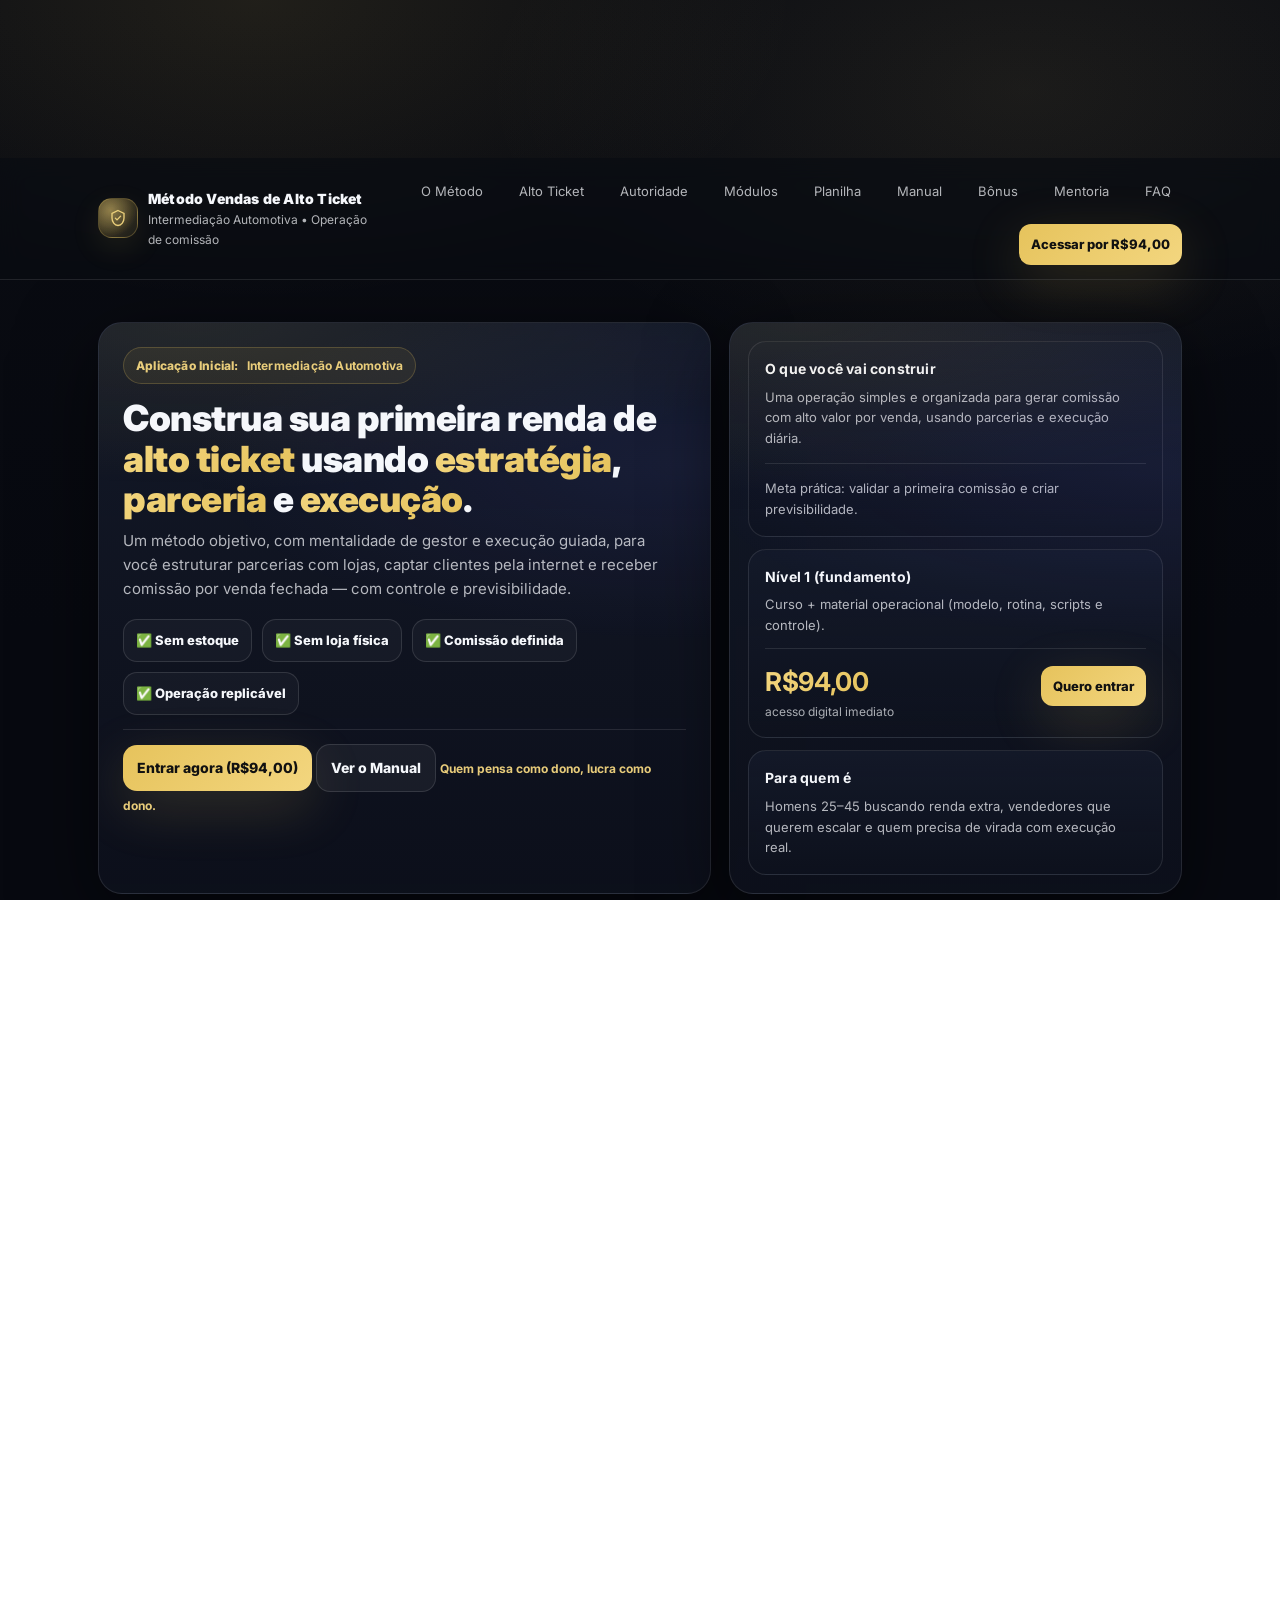
==== index.html @ 9e786fb6 "Update index.html" ====
<!doctype html>
<html lang="pt-BR">
<head>
  <meta charset="utf-8" />
  <meta name="viewport" content="width=device-width,initial-scale=1,viewport-fit=cover" />
  <title>Método Vendas de Alto Ticket — Intermediação Automotiva</title>
  <meta name="description" content="Construa sua primeira renda de alto ticket usando apenas estratégia, parceria e execução. Aplicação inicial: Intermediação Automotiva. Quem pensa como dono, lucra como dono." />
  <meta name="theme-color" content="#0a0c12" />

  <!-- Open Graph -->
  <meta property="og:title" content="Método Vendas de Alto Ticket" />
  <meta property="og:description" content="Intermediação Automotiva • Estratégia • Parceria • Execução. Quem pensa como dono, lucra como dono." />
  <meta property="og:type" content="website" />

  <!-- Font -->
  <link rel="preconnect" href="https://fonts.googleapis.com">
  <link rel="preconnect" href="https://fonts.gstatic.com" crossorigin>
  <link href="https://fonts.googleapis.com/css2?family=Inter:wght@400;500;600;700;800;900&display=swap" rel="stylesheet">

  <link rel="stylesheet" href="style.css" />
</head>

<body>
  <!-- FUNDO VIVO (estilo N1, mas paleta alto ticket) -->
  <canvas id="particles" aria-hidden="true"></canvas>
  <div class="overlay" aria-hidden="true"></div>

  <!-- TOPBAR -->
  <div class="topbar">
    <div class="wrap">
      <div class="nav">
        <div class="brand">
          <div class="logo" aria-hidden="true">
            <svg width="18" height="18" viewBox="0 0 24 24" fill="none">
              <path d="M12 2l8 4v6c0 5-3.4 9.6-8 10-4.6-.4-8-5-8-10V6l8-4Z" stroke="rgba(243,214,127,.95)" stroke-width="1.8"/>
              <path d="M8.5 12.2l2.2 2.3 4.8-5" stroke="rgba(243,214,127,.95)" stroke-width="1.8" stroke-linecap="round" stroke-linejoin="round"/>
            </svg>
          </div>
          <div>
            <h1>Método Vendas de Alto Ticket</h1>
            <p>Intermediação Automotiva • Operação de comissão</p>
          </div>
        </div>

        <div class="menu">
          <a href="#metodo">O Método</a>
          <a href="#alto-ticket">Alto Ticket</a>
          <a href="#autoridade">Autoridade</a>
          <a href="#modulos">Módulos</a>
          <a href="#planilha">Planilha</a>
          <a href="#manual">Manual</a>
          <a href="#bonus">Bônus</a>
          <a href="#mentor">Mentoria</a>
          <a href="#faq">FAQ</a>
          <a class="btn primary small" href="#comprar">Acessar por R$94,00</a>
        </div>
      </div>
    </div>
  </div>

  <!-- HERO -->
  <header class="hero">
    <div class="wrap">
      <div class="heroGrid">
        <div class="card heroMain">
          <span class="pill">Aplicação Inicial: <strong style="color:rgba(243,214,127,.95)">Intermediação Automotiva</strong></span>
          <h2 class="hTitle">
            Construa sua primeira renda de <span class="gold">alto ticket</span> usando
            <span class="gold">estratégia</span>, <span class="gold">parceria</span> e <span class="gold">execução</span>.
          </h2>
          <p class="sub">
            Um método objetivo, com mentalidade de gestor e execução guiada, para você estruturar parcerias com lojas,
            captar clientes pela internet e receber comissão por venda fechada — com controle e previsibilidade.
          </p>

          <div class="kv">
            <div class="tag">✅ Sem estoque</div>
            <div class="tag">✅ Sem loja física</div>
            <div class="tag">✅ Comissão definida</div>
            <div class="tag">✅ Operação replicável</div>
          </div>

          <div class="divider"></div>

          <div class="heroCtas">
            <a class="btn primary" href="#comprar">Entrar agora (R$94,00)</a>
            <a class="btn" href="#manual">Ver o Manual</a>
            <span class="mini"><strong style="color:rgba(243,214,127,.95)">Quem pensa como dono, lucra como dono.</strong></span>
          </div>
        </div>

        <aside class="card heroSide">
          <div class="sideBox" id="metodo">
            <h3>O que você vai construir</h3>
            <p>Uma operação simples e organizada para gerar comissão com alto valor por venda, usando parcerias e execução diária.</p>
            <div class="divider"></div>
            <p class="mini">Meta prática: validar a primeira comissão e criar previsibilidade.</p>
          </div>

          <div class="sideBox">
            <h3>Nível 1 (fundamento)</h3>
            <p>Curso + material operacional (modelo, rotina, scripts e controle).</p>
            <div class="price">
              <div>
                <strong>R$94,00</strong>
                <div class="mini">acesso digital imediato</div>
              </div>
              <a class="btn primary small" href="#comprar">Quero entrar</a>
            </div>
          </div>

          <div class="sideBox">
            <h3>Para quem é</h3>
            <p>Homens 25–45 buscando renda extra, vendedores que querem escalar e quem precisa de virada com execução real.</p>
          </div>
        </aside>
      </div>
    </div>
  </header>

  <main>
    <!-- DIFERENCIAL -->
    <section>
      <div class="wrap">
        <div class="secHead">
          <div>
            <h2>O que torna esse método diferente</h2>
            <p>Não é “curso de informação”. É plano operacional com rotina, postura, scripts e controle — sem promessas milagrosas.</p>
          </div>
        </div>

        <div class="grid3">
          <div class="feat">
            <h3>Postura de gestor</h3>
            <p>Você não pede favor. Você oferece fluxo e estrutura. A loja entende você como parceiro.</p>
            <ul class="list">
              <li>Abordagem profissional</li>
              <li>Negociação com clareza</li>
              <li>Controle de operação</li>
            </ul>
          </div>
          <div class="feat">
            <h3>Parceria com blindagem</h3>
            <p>Você aprende a reduzir risco com registros simples e rotina de acompanhamento.</p>
            <ul class="list">
              <li>Registro do lead</li>
              <li>Confirmação do encaminhamento</li>
              <li>Proteção de comissão</li>
            </ul>
          </div>
          <div class="feat">
            <h3>Execução sem enrolação</h3>
            <p>Plano prático e checklists para sair do “vou fazer” e entrar no “fiz e recebi”.</p>
            <ul class="list">
              <li>Mapa de lojas</li>
              <li>Rotina de captação</li>
              <li>Follow-up até fechar</li>
            </ul>
          </div>
        </div>

        <div style="margin-top:14px" class="note">
          Importante: “rápido” porque a comissão pode ser alta. “fácil” porque é direto. Mas exige trabalho e execução.
        </div>
      </div>
    </section>

    <!-- ALTO TICKET -->
    <section id="alto-ticket">
      <div class="wrap">
        <div class="secHead">
          <div>
            <h2>O que é Venda de Alto Ticket (de verdade)</h2>
            <p>Sem glamour. Alto ticket não é “preço alto”: é margem + comissão + processo + posicionamento.</p>
          </div>
        </div>

        <div class="grid3">
          <div class="feat">
            <h3>Baixo Ticket</h3>
            <p>Produto barato. Volume grande. Muito atendimento e pouca margem por venda.</p>
            <ul class="list">
              <li>Ganha pouco por venda</li>
              <li>Depende de escala e tráfego</li>
              <li>Erros comem lucro rápido</li>
            </ul>
          </div>
          <div class="feat">
            <h3>High Ticket (Alto Ticket)</h3>
            <p>Ticket maior. Menos vendas para fazer resultado. Exige posicionamento e processo.</p>
            <ul class="list">
              <li>Ganha mais por venda</li>
              <li>Follow-up vira obrigação</li>
              <li>Controle protege comissão</li>
            </ul>
          </div>
          <div class="feat">
            <h3>Por que surgiu esse método</h3>
            <p>Porque muita gente até gera oportunidade… mas perde comissão por falta de estrutura.</p>
            <ul class="list">
              <li>Parceria sem registro</li>
              <li>Lead sem controle</li>
              <li>Venda “some” no caminho</li>
            </ul>
          </div>
        </div>

        <div style="margin-top:14px" class="cta">
          <div>
            <h3>Alto ticket não é motivação. É processo.</h3>
            <p>O método existe pra transformar indicação em operação rastreável.</p>
          </div>
          <a class="btn primary" href="#comprar">Acessar por R$94,00</a>
        </div>
      </div>
    </section>

    <!-- AUTORIDADE -->
    <section id="autoridade">
      <div class="wrap">
        <div class="secHead">
          <div>
            <h2>Quem está por trás do Método</h2>
            <p>Posicionamento de gestor + vivência real no campo: da operação à gestão estratégica.</p>
          </div>
        </div>

        <div class="grid2">
          <div class="feat">
            <h3>Da operação à gestão estratégica</h3>
            <p>
              Iniciei no telemarketing em 2009, aos 17 anos, vendendo cartão de crédito.
              Em poucas semanas fui reconhecido por vendas longas, bem argumentadas e com qualidade.
            </p>
            <p>
              Trabalhei por anos atendendo público diariamente — call center, entregas, gás e água, estacionamento e operação comercial.
              Até que deixei de ser funcionário e comprei minha própria empresa, assumindo duas unidades.
            </p>
            <p>
              Entrei no mercado automotivo como vendedor e, em pouco tempo, assumi gerência e depois a gestão de duas lojas simultaneamente.
            </p>
            <p>
              Mais tarde, voltei ao call center e fui promovido em 15 dias. Em 11 meses já coordenava uma operação.
              Hoje atuo como gestor empresarial e desenvolvimento pessoal/profissional, liderando treinamento interno e capacitação de parceiros,
              com foco em alavancar resultados.
            </p>
            <div class="divider"></div>
            <p class="mini"><strong style="color:rgba(243,214,127,.95)">Quem pensa como dono, lucra como dono.</strong></p>
          </div>

          <div class="feat">
            <h3></h3>
            <div class="photoGrid" style="margin-top:10px">
              <div class="photo">
                <div>
                  <strong>FOTO INSTITUCIONAL SUA AQUI</strong>
                  <span></span>
                </div>
              </div>
              <div class="photo">
                <div>
                  <strong>FOTO “NA OPERAÇÃO” AQUI</strong>
                  <span></span>
                </div>
              </div>
            </div>
          </div>
        </div>

        <div style="margin-top:14px" class="cta">
          <div>
            <h3>Eu não ensino teoria. Eu ensino estrutura.</h3>
            <p>Resultado não é acaso. É método, posicionamento e execução disciplinada.</p>
          </div>
          <a class="btn primary" href="#comprar">Acessar o método</a>
        </div>
      </div>
    </section>

    <!-- PARA QUEM É / NÃO É -->
    <section>
      <div class="wrap">
        <div class="secHead">
          <div>
            <h2>Para quem é (e para quem não é)</h2>
            <p></p>
          </div>
        </div>

        <div class="twoCol">
          <div class="feat ok">
            <h3>✅ É para você se...</h3>
            <ul class="list">
              <li>Quer renda extra com comissão maior por venda</li>
              <li>Tem disposição para trabalhar e executar diariamente</li>
              <li>Quer aprender parceria, atendimento e acompanhamento</li>
              <li>Prefere estrutura e rotina ao invés de “achismo”</li>
            </ul>
          </div>

          <div class="feat no">
            <h3>❌ Não é para você se...</h3>
            <ul class="list">
              <li>Busca dinheiro fácil sem execução</li>
              <li>Quer “atalho” sem criar parcerias</li>
              <li>Não quer conversar com lojas e clientes</li>
              <li>Desiste rápido quando precisa acompanhar</li>
            </ul>
          </div>
        </div>
      </div>
    </section>

    <!-- COMO COMEÇAR -->
    <section>
      <div class="wrap">
        <div class="secHead">
          <div>
            <h2>Como você começa nos próximos 30 dias</h2>
            <p>Um caminho simples e executável.</p>
          </div>
        </div>

        <div class="grid3">
          <div class="feat">
            <h3>Semana 1 — Mapeamento</h3>
            <p>Liste 10 lojas potenciais e inicie abordagem com postura de parceiro.</p>
            <ul class="list">
              <li>10 lojas mapeadas</li>
              <li>Modelo de abordagem pronto</li>
              <li>Critérios de confiança</li>
            </ul>
          </div>

          <div class="feat">
            <h3>Semana 2 — Parcerias</h3>
            <p>Feche pelo menos 3 parcerias e alinhe regras mínimas (comissão, registro e prazo).</p>
            <ul class="list">
              <li>3 parcerias fechadas</li>
              <li>Regras claras</li>
              <li>Operação blindada</li>
            </ul>
          </div>

          <div class="feat">
            <h3>Semanas 3–4 — Captação & Fechamento</h3>
            <p>Capte leads, qualifique, encaminhe com contexto e acompanhe até fechar.</p>
            <ul class="list">
              <li>Captação simples</li>
              <li>Qualificação objetiva</li>
              <li>Follow-up até fechar</li>
            </ul>
          </div>
        </div>
      </div>
    </section>

    <!-- MODULOS -->
    <section id="modulos">
      <div class="wrap">
        <div class="secHead">
          <div>
            <h2>Módulos do curso</h2>
            <p>Conteúdo prático, linguagem simples e postura profissional — para operar e não só entender.</p>
          </div>
        </div>

        <div class="grid2">
          <div class="module">
            <div class="top"><span class="badge">Módulo 1</span><span class="mini">Base mental</span></div>
            <h3>Mentalidade de Dono e Alto Ticket</h3>
            <p class="muted">Como dono pensa, por que comissão pequena trava sua vida e como posicionar alto ticket com execução real.</p>
          </div>

          <div class="module">
            <div class="top"><span class="badge">Módulo 2</span><span class="mini">Bastidores</span></div>
            <h3>Entendendo o Mercado Automotivo</h3>
            <p class="muted">Como loja pensa, o que o gerente quer e onde sua comissão existe dentro do lucro e do giro.</p>
          </div>

          <div class="module">
            <div class="top"><span class="badge">Módulo 3</span><span class="mini">Parcerias</span></div>
            <h3>Estratégia das 10 Lojas</h3>
            <p class="muted">Como mapear 10 lojas e fechar pelo menos 3 parcerias para nunca ficar refém de uma só.</p>
          </div>

          <div class="module">
            <div class="top"><span class="badge">Módulo 4</span><span class="mini">Acordo</span></div>
            <h3>Estrutura da Parceria</h3>
            <p class="muted">Como alinhar comissão, registro, prazo e regras mínimas para reduzir risco e proteger a operação.</p>
          </div>

          <div class="module">
            <div class="top"><span class="badge">Módulo 5</span><span class="mini">Captação</span></div>
            <h3>Captação Digital</h3>
            <p class="muted">Marketplace e grupos regionais, copy simples e posicionamento para gerar leads sem parecer “desesperado”.</p>
          </div>

          <div class="module">
            <div class="top"><span class="badge">Módulo 6</span><span class="mini">Atendimento</span></div>
            <h3>Atendimento Estratégico</h3>
            <p class="muted">Perguntas certas, qualificação, encaminhamento profissional e controle do cliente até o fechamento.</p>
          </div>

          <div class="module">
            <div class="top"><span class="badge">Módulo 7</span><span class="mini">Blindagem</span></div>
            <h3>Controle e Blindagem</h3>
            <p class="muted">Rotina simples de registro e acompanhamento para reduzir “furo” e garantir rastreio de indicação.</p>
          </div>

          <div class="module">
            <div class="top"><span class="badge">Módulo 8</span><span class="mini">Escala</span></div>
            <h3>Primeiras Vendas e Escala</h3>
            <p class="muted">Plano de execução e como crescer com mais lojas e região sem bagunçar a operação.</p>
          </div>
        </div>

        <div style="margin-top:14px" class="cta">
          <div>
            <h3>Você não vende carro. Você estrutura oportunidade.</h3>
            <p>Estrutura + rotina + postura. A execução faz o resto.</p>
          </div>
          <a class="btn primary" href="#comprar">Entrar por R$94,00</a>
        </div>
      </div>
    </section>

    <!-- PLANILHA -->
    <section id="planilha">
      <div class="wrap">
        <div class="secHead">
          <div>
            <h2>Modelo visual de planilha (editável)</h2>
            <p>Use como controle mínimo para não perder comissão. Você pode copiar e adaptar como quiser.</p>
          </div>
        </div>

        <div class="feat">
          <h3>Controle de Leads & Comissão</h3>
          <p class="muted">Campos essenciais para rastrear: de onde veio, para qual loja foi, qual status e quando confirmou.</p>
          <div class="divider"></div>

          <div class="tableWrap">
            <table>
              <thead>
                <tr>
                  <th>Data</th>
                  <th>Nome do Lead</th>
                  <th>WhatsApp</th>
                  <th>Origem</th>
                  <th>Modelo/Interesse</th>
                  <th>Loja</th>
                  <th>Comissão Acordada</th>
                  <th>Status</th>
                  <th>Confirmação</th>
                  <th>Observações</th>
                </tr>
              </thead>
              <tbody>
                <tr>
                  <td>01/01</td>
                  <td>Exemplo</td>
                  <td>(48) 9xxxx-xxxx</td>
                  <td>Marketplace</td>
                  <td>Onix 1.0</td>
                  <td>Loja A</td>
                  <td>R$ 1.200</td>
                  <td>Encaminhado</td>
                  <td>OK (print)</td>
                  <td>Preferência: automático / até 55k</td>
                </tr>
                <tr>
                  <td>02/01</td>
                  <td>Exemplo 2</td>
                  <td>(48) 9xxxx-xxxx</td>
                  <td>Grupo local</td>
                  <td>HB20</td>
                  <td>Loja B</td>
                  <td>R$ 1.000</td>
                  <td>Em negociação</td>
                  <td>Pendente</td>
                  <td>Agendado para sábado</td>
                </tr>
              </tbody>
            </table>
          </div>

          <div class="divider"></div>

          <div class="rowBetween">
            <button class="btn" type="button" onclick="copyCSV()">Copiar modelo em CSV</button>
            <span class="mini">Cole no Excel/Google Sheets e edite do seu jeito.</span>
          </div>

          <textarea id="csv" class="srOnly">
Data,Nome do Lead,WhatsApp,Origem,Modelo/Interesse,Loja,Comissão Acordada,Status,Confirmação,Observações
01/01,Exemplo,(48) 9xxxx-xxxx,Marketplace,Onix 1.0,Loja A,R$ 1200,Encaminhado,OK (print),Preferência: automático / até 55k
02/01,Exemplo 2,(48) 9xxxx-xxxx,Grupo local,HB20,Loja B,R$ 1000,Em negociação,Pendente,Agendado para sábado
          </textarea>
        </div>
      </div>
    </section>

    <!-- MANUAL -->
    <section id="manual">
      <div class="wrap">
        <div class="secHead">
          <div>
            <h2>Manual (Material Operacional)</h2>
            <p></p>
          </div>
        </div>

        <div class="grid2">
          <div class="feat">
            <h3>O que tem dentro</h3>
            <ul class="list">
              <li>Filosofia do método</li>
              <li>Estratégia das 10 lojas (checklist)</li>
              <li>Modelo de abordagem e negociação</li>
              <li>Captação digital (roteiro simples)</li>
              <li>Rotina de acompanhamento</li>
              <li>Controle e blindagem (modelo)</li>
            </ul>
            <div class="divider"></div>
            <a class="btn" href="SEU-LINK-DO-PDF.pdf" target="_blank" rel="noopener">Abrir material</a>
            <p class="mini"></p>
          </div>

          <div class="feat">
            <h3>Mini compromisso de execução</h3>
            <p class="muted">
              Se você fizer o básico com disciplina (mapear lojas, fechar parcerias, captar e acompanhar),
              você para de depender de sorte.
            </p>
            <div class="note" style="margin-top:10px">
              Não é sobre “saber”. É sobre executar.
            </div>
          </div>
        </div>
      </div>
    </section>

    <!-- BONUS -->
    <section id="bonus">
      <div class="wrap">
        <div class="secHead">
          <div>
            <h2>Bônus operacionais</h2>
            <p>Materiais prontos para copiar e usar. Você executa mais rápido.</p>
          </div>
        </div>

        <div class="grid3">
          <div class="feat">
            <h3>Modelo de abordagem da loja</h3>
            <p class="muted">Mensagem direta para abrir conversa como parceiro (não como pedinte).</p>
            <div class="divider"></div>
            <p class="mini"><strong>Exemplo:</strong> “Trabalho com captação de clientes qualificados na região. Quero estruturar parceria com comissão fixa por venda fechada. Posso explicar?”</p>
          </div>
          <div class="feat">
            <h3>Script de qualificação</h3>
            <p class="muted">Perguntas simples que filtram lead ruim e aumentam chance de fechamento.</p>
            <div class="divider"></div>
            <ul class="list">
              <li>Modelo desejado</li>
              <li>Faixa de valor</li>
              <li>Forma de pagamento</li>
              <li>Urgência</li>
            </ul>
          </div>
          <div class="feat">
            <h3>Modelo de controle</h3>
            <p class="muted">Campos essenciais para não perder comissão e acompanhar até o final.</p>
            <div class="divider"></div>
            <p class="mini">Nome • Telefone • Loja • Data • Status • Comissão acordada • Comissão recebida</p>
          </div>
        </div>
      </div>
    </section>

    <!-- MENTOR -->
    <section id="mentor">
      <div class="wrap">
        <div class="secHead">
          <div>
            <h2>Falar com o mentor.</h2>
            <p>Área de contato para quem quer acelerar. Mentoria é à parte.</p>
          </div>
        </div>

        <div class="grid2">
          <div class="feat">
            <h3>Quando vale pedir mentoria</h3>
            <ul class="list">
              <li>Quer acelerar parcerias e evitar erros</li>
              <li>Quer validar lojas mais rápido</li>
              <li>Quer ajuste de abordagem e script</li>
              <li>Quer organizar rotina e execução</li>
            </ul>
            <div class="divider"></div>
            <p class="mini">Obs.: mentoria é opcional e separada do curso.</p>
          </div>

          <div class="feat">
            <h3>Enviar mensagem pronta</h3>
            <form onsubmit="return handleContact(event)">
              <div class="inputs">
                <input id="nome" placeholder="Seu nome" required />
                <input id="whats" placeholder="Seu WhatsApp (DDD + número)" required />
              </div>
              <textarea id="msg" placeholder="Cidade/estado + onde travou (parceria, captação, atendimento...)" required></textarea>
              <div class="formRow">
                <button class="btn primary" type="submit">Enviar no WhatsApp</button>
                <span class="hint"></span>
              </div>
            </form>
          </div>
        </div>
      </div>
    </section>

    <!-- FAQ -->
    <section id="faq">
      <div class="wrap">
        <div class="secHead">
          <div>
            <h2>Perguntas frequentes</h2>
            <p>Respostas diretas, sem enrolação.</p>
          </div>
        </div>

        <details>
          <summary>Preciso ter loja ou estoque para começar? <span class="muted">+</span></summary>
          <p class="muted">Não. Você opera como intermediador com parceria e estoque de terceiros.</p>
        </details>
        <details>
          <summary>Isso é “dinheiro fácil”? <span class="muted">+</span></summary>
          <p class="muted">Não. É simples e direto, mas exige execução: parcerias, captação e acompanhamento.</p>
        </details>
        <details>
          <summary>Quanto dá para ganhar por venda? <span class="muted">+</span></summary>
          <p class="muted">Depende da parceria e do veículo. O método ensina como negociar comissão definida e operar com controle.</p>
        </details>
        <details>
          <summary>Em quanto tempo posso ver resultado? <span class="muted">+</span></summary>
          <p class="muted">Existe um caminho prático de 30 dias. O resultado vem da execução consistente.</p>
        </details>
      </div>
    </section>

    <!-- COMPRAR -->
    <section id="comprar">
      <div class="wrap">
        <div class="cta">
          <div>
            <h3>Entrar no Método Vendas de Alto Ticket (Nível 1)</h3>
            <p>
              <strong style="color:rgba(243,214,127,.95)">Podia ser R$499,00… mas não é.</strong><br>
              Acesso por <strong style="color:rgba(243,214,127,.95)">R$94,00</strong> — curso + material operacional + bônus.
            </p>
            <p class="mini"></p>
          </div>

          <a class="btn primary" href="SEU-LINK-DE-CHECKOUT" target="_blank" rel="noopener">Comprar agora</a>
        </div>

        <div style="margin-top:14px" class="note">
          R$94,00 não muda sua vida. <strong>Estrutura muda.</strong> Se você executar, uma comissão paga o investimento.
        </div>

        <div style="margin-top:14px; text-align:center" class="mini">
          © <span id="year"></span> Método Vendas de Alto Ticket • Todos os direitos reservados
        </div>
      </div>
    </section>
  </main>

  <footer class="footer">
    <div class="wrap">
      <div class="footerRow">
        <div>
          <div><strong style="color:rgba(243,214,127,.95)">Quem pensa como dono, lucra como dono.</strong></div>
          <div class="mini">Página estática leve, pronta para GitHub Pages / Fitgun.</div>
        </div>
        <div class="footerBtns">
          <a class="btn small" href="#metodo">Voltar ao topo</a>
        </div>
      </div>
    </div>
  </footer>

  <script src="script.js"></script>
</body>
</html>
---- style.css ----
:root{
  --bg:#0a0c12;
  --bg2:#0f1320;

  --card:#141a2a;
  --card2:#101523;

  --text:#f5f7fb;
  --muted:#c7cfde;
  --line:rgba(255,255,255,.12);

  --gold:#e6c35c;
  --gold2:#f3d67f;

  --shadow: 0 14px 40px rgba(0,0,0,.65);
  --shadow2: 0 22px 80px rgba(0,0,0,.55);

  --radius: 18px;
  --radius2: 24px;
  --max: 1120px;
}

*{box-sizing:border-box}
html,body{height:100%}
html, body{overflow-x:hidden;}
body{
  margin:0;
  font-family: Inter, system-ui, -apple-system, Segoe UI, Roboto, Arial, sans-serif;
  color:var(--text);
  background: radial-gradient(900px 500px at 20% 0%, rgba(230,195,92,.10), transparent 60%),
              radial-gradient(900px 500px at 80% 10%, rgba(243,214,127,.08), transparent 60%),
              linear-gradient(180deg, var(--bg), #070910 70%);
  line-height:1.6;
}

/* quebra segura pra evitar estourar viewport */
p,h1,h2,h3,h4,a,li,span,strong{overflow-wrap:anywhere; word-break:break-word;}
a{color:inherit; text-decoration:none}
.wrap{max-width:var(--max); margin:0 auto; padding:0 18px}

/* ============================================================
   FX BACKGROUND — aurora animada + grain
   ============================================================ */
.fx{
  position:fixed;
  inset:0;
  z-index:-1;
  pointer-events:none;
  overflow:hidden;
  background: radial-gradient(1200px 680px at 18% -10%, rgba(230,195,92,.12), transparent 60%),
              radial-gradient(1000px 600px at 82% 8%, rgba(243,214,127,.10), transparent 60%),
              radial-gradient(900px 560px at 55% 100%, rgba(99,102,241,.10), transparent 60%),
              linear-gradient(180deg, #070712, #060712 60%, #05060d);
}

.aurora{
  position:absolute;
  inset:-40%;
  filter: blur(40px);
  opacity:.55;
  transform: translate3d(0,0,0);
  background:
    radial-gradient(closest-side at 20% 30%, rgba(230,195,92,.22), transparent 55%),
    radial-gradient(closest-side at 70% 20%, rgba(243,214,127,.18), transparent 58%),
    radial-gradient(closest-side at 50% 70%, rgba(168,85,247,.16), transparent 60%),
    radial-gradient(closest-side at 80% 80%, rgba(59,130,246,.14), transparent 62%);
  animation: auroraMove 16s ease-in-out infinite;
}
.aurora.a2{
  opacity:.40;
  filter: blur(60px);
  animation-duration: 22s;
  animation-direction: reverse;
}
@keyframes auroraMove{
  0%   { transform: translate3d(-2%, -2%, 0) rotate(0deg) scale(1.05); }
  35%  { transform: translate3d(4%, -1%, 0) rotate(6deg) scale(1.12); }
  70%  { transform: translate3d(-1%, 5%, 0) rotate(-5deg) scale(1.10); }
  100% { transform: translate3d(-2%, -2%, 0) rotate(0deg) scale(1.05); }
}

.grain{
  position:absolute; inset:0;
  opacity:.12;
  mix-blend-mode: overlay;
  background-image:
    url("data:image/svg+xml,%3Csvg xmlns='http://www.w3.org/2000/svg' width='260' height='260'%3E%3Cfilter id='n'%3E%3CfeTurbulence type='fractalNoise' baseFrequency='.9' numOctaves='3' stitchTiles='stitch'/%3E%3C/filter%3E%3Crect width='260' height='260' filter='url(%23n)' opacity='.45'/%3E%3C/svg%3E");
  background-size: 260px 260px;
  animation: grainMove 10s steps(6) infinite;
}
@keyframes grainMove{
  0%{transform:translate(0,0)}
  20%{transform:translate(-2%, 1%)}
  40%{transform:translate(2%, -1%)}
  60%{transform:translate(-1%, -2%)}
  80%{transform:translate(1%, 2%)}
  100%{transform:translate(0,0)}
}

/* reduz animação para usuários que preferem */
@media (prefers-reduced-motion: reduce){
  .aurora,.grain{animation:none !important}
}

/* ============================================================
   TOPBAR
   ============================================================ */
.topbar{
  position:sticky; top:0; z-index:50;
  backdrop-filter: blur(12px);
  background: rgba(10,12,18,.68);
  border-bottom: 1px solid rgba(255,255,255,.10);
}
.nav{
  display:flex; align-items:center; justify-content:space-between;
  padding:14px 0;
  gap:12px;
  min-width:0;
}

.brand{
  display:flex; align-items:center; gap:10px;
  min-width:0;
}

.logo{
  width:40px; height:40px; border-radius:14px;
  background: radial-gradient(circle at 30% 30%, rgba(243,214,127,.45), rgba(230,195,92,.10) 55%, rgba(0,0,0,.0) 70%),
              linear-gradient(135deg, rgba(230,195,92,.20), rgba(243,214,127,.08));
  border: 1px solid rgba(230,195,92,.28);
  box-shadow: 0 10px 30px rgba(230,195,92,.10);
  display:grid; place-items:center;
  position:relative;
  overflow:hidden;
  flex:0 0 auto;
}
.logo:before{
  content:"";
  position:absolute; inset:-2px;
  background: conic-gradient(from 120deg, rgba(230,195,92,.0), rgba(230,195,92,.35), rgba(243,214,127,.0));
  filter: blur(12px);
  opacity:.55;
}
.logo svg{position:relative; z-index:2}
.brand h1{
  font-size:14px; margin:0; font-weight:900; letter-spacing:.2px;
}
.brand p{
  margin:0; font-size:12px; color:rgba(245,247,251,.72);
}

.menu{
  display:flex; gap:14px; align-items:center;
  flex-wrap:wrap;
  justify-content:flex-end;
  min-width:0;
}
.menu a{
  font-size:13px; color: rgba(245,247,251,.72);
  padding:8px 10px; border-radius:12px;
  border: 1px solid transparent;
  white-space:nowrap;
}
.menu a:hover{
  color: rgba(245,247,251,1);
  border-color: rgba(255,255,255,.12);
  background: rgba(255,255,255,.03);
}

/* ============================================================
   Buttons
   ============================================================ */
.btn{
  display:inline-flex; align-items:center; justify-content:center;
  padding:12px 14px;
  border-radius: 14px;
  font-weight: 800;
  font-size: 14px;
  border: 1px solid rgba(255,255,255,.12);
  background: rgba(255,255,255,.05);
  gap:10px;
  transition: transform .14s ease, background .14s ease, border-color .14s ease, opacity .14s ease, box-shadow .14s ease;
  cursor:pointer;
  user-select:none;
  white-space:nowrap;
  color: var(--text);
  max-width:100%;
}
.btn:hover{
  transform: translateY(-1px);
  background: rgba(255,255,255,.06);
  border-color: rgba(255,255,255,.16);
}
.btn.primary{
  background: linear-gradient(135deg, var(--gold), var(--gold2));
  color:#111;
  border:none;
  box-shadow: 0 16px 55px rgba(230,195,92,.18);
}
.btn.primary:hover{opacity:.96}
.btn.small{padding:10px 12px; font-size:13px; border-radius:12px}

/* ============================================================
   Pills / tags
   ============================================================ */
.pill{
  display:inline-flex; align-items:center; gap:8px;
  padding:8px 12px;
  border-radius: 999px;
  border: 1px solid rgba(230,195,92,.22);
  background: rgba(230,195,92,.08);
  color: rgba(243,214,127,.95);
  font-weight:800;
  font-size: 12px;
  letter-spacing:.2px;
}
.kv{display:flex; gap:10px; flex-wrap:wrap; margin: 14px 0 0;}
.kv .tag{
  padding:10px 12px;
  border-radius: 14px;
  border: 1px solid rgba(255,255,255,.12);
  background: rgba(255,255,255,.03);
  color: var(--text);
  font-weight: 800;
  font-size: 13px;
}

.divider{ height:1px; background: rgba(255,255,255,.10); margin: 14px 0; }
.mini{ font-size:12px; color:rgba(245,247,251,.68) }
.muted{color:var(--muted)}

/* ============================================================
   Hero
   ============================================================ */
.hero{ padding: 42px 0 10px; }
.heroGrid{
  display:grid;
  grid-template-columns: 1.15fr .85fr;
  gap:18px;
  align-items:stretch;
  min-width:0;
}
@media (max-width: 980px){
  .heroGrid{grid-template-columns: 1fr; }
  .menu{justify-content:flex-start}
}

.card{
  background: linear-gradient(180deg, rgba(20,26,42,.90), rgba(14,18,30,.78));
  border: 1px solid rgba(255,255,255,.10);
  border-radius: var(--radius2);
  box-shadow: var(--shadow2);
  position:relative;
  overflow:hidden;
}
.card:after{
  content:"";
  position:absolute; inset:0;
  pointer-events:none;
  background: radial-gradient(900px 260px at 15% 0%, rgba(230,195,92,.10), transparent 65%),
              radial-gradient(700px 260px at 95% 25%, rgba(99,102,241,.10), transparent 70%);
  opacity:.9;
}

.heroMain{ padding: 24px; }
.heroMain > *{position:relative; z-index:2}

.hTitle{
  margin:14px 0 10px;
  font-size: 36px;
  line-height:1.12;
  letter-spacing: -0.5px;
  font-weight: 900;
}
.hTitle .gold{
  background: linear-gradient(135deg, var(--gold2), var(--gold));
  -webkit-background-clip:text;
  background-clip:text;
  color:transparent;
}
.sub{
  margin:0 0 18px;
  color: rgba(245,247,251,.72);
  font-size: 15px;
  max-width: 62ch;
}
.heroActions{display:flex; gap:10px; flex-wrap:wrap; align-items:center}

.heroSide{
  padding: 18px;
  display:flex;
  flex-direction:column;
  gap:12px;
  min-width:0;
}
.sideBox{
  padding:16px;
  border-radius: var(--radius);
  border: 1px solid rgba(255,255,255,.10);
  background: linear-gradient(180deg, rgba(20,26,42,.86), rgba(14,18,30,.70));
}
.sideBox h3{margin:0 0 6px; font-size:14px; letter-spacing:.2px}
.sideBox p{margin:0; color: rgba(245,247,251,.72); font-size:13px}

.price{
  display:flex; align-items:baseline; justify-content:space-between; gap:12px;
  margin-top:12px;
  padding-top:12px;
  border-top:1px solid rgba(255,255,255,.10);
  min-width:0;
}
.price strong{
  font-size: 26px;
  letter-spacing:-.3px;
  background: linear-gradient(135deg, var(--gold2), var(--gold));
  -webkit-background-clip:text;
  background-clip:text;
  color:transparent;
}

/* ============================================================
   Sections + grids
   ============================================================ */
section{ padding: 26px 0; }
.secHead{
  display:flex; align-items:flex-end; justify-content:space-between; gap:12px;
  margin-bottom: 14px;
  min-width:0;
}
.secHead h2{ margin:0; font-size: 20px; letter-spacing:-.2px; }
.secHead p{ margin:0; color: rgba(245,247,251,.70); font-size: 13px; max-width: 70ch; }

.grid3{display:grid; grid-template-columns: repeat(3,1fr); gap:12px}
.grid2{display:grid; grid-template-columns: repeat(2,1fr); gap:12px}
@media (max-width: 980px){
  .grid3{grid-template-columns: 1fr}
  .grid2{grid-template-columns: 1fr}
}

.feat{
  padding:16px;
  border-radius: var(--radius);
  border: 1px solid rgba(255,255,255,.10);
  background: linear-gradient(180deg, rgba(20,26,42,.84), rgba(14,18,30,.66));
  box-shadow: var(--shadow);
  position:relative;
  overflow:hidden;
}
.feat:before{
  content:"";
  position:absolute; inset:-1px;
  background: radial-gradient(420px 180px at 10% 0%, rgba(230,195,92,.10), transparent 70%);
  opacity:.85;
  pointer-events:none;
}
.feat > *{position:relative; z-index:1}
.feat h3{margin:0 0 6px; font-size:14px}
.feat p{margin:10px 0 0; color: rgba(245,247,251,.72); font-size:13px}
.feat p:first-of-type{margin-top:0}

.list{
  margin:10px 0 0; padding-left: 18px;
  color: rgba(245,247,251,.70);
  font-size:13px;
}
.list li{margin:6px 0}

.note{
  border-left: 3px solid rgba(230,195,92,.80);
  padding: 10px 12px;
  border-radius: 12px;
  background: rgba(230,195,92,.08);
  color: rgba(243,214,127,.95);
  font-weight:700;
  font-size: 13px;
}

.cta{
  padding: 22px;
  border-radius: var(--radius2);
  border: 1px solid rgba(230,195,92,.22);
  background: radial-gradient(900px 260px at 15% 10%, rgba(230,195,92,.18), transparent 70%),
              linear-gradient(180deg, rgba(255,255,255,.04), rgba(255,255,255,.02));
  display:flex; align-items:center; justify-content:space-between; gap:14px;
  box-shadow: 0 16px 50px rgba(230,195,92,.10);
  min-width:0;
}
.cta h3{margin:0; font-size:16px}
.cta p{margin:6px 0 0; color: rgba(245,247,251,.72); font-size:13px}
@media (max-width: 980px){
  .cta{flex-direction:column; align-items:flex-start}
}

/* Autoridade + fotos */
.photoGrid{ display:grid; grid-template-columns: 1fr 1fr; gap:12px; }
@media (max-width: 980px){ .photoGrid{grid-template-columns:1fr} }
.photo{
  border-radius: 18px;
  border: 1px solid rgba(255,255,255,.10);
  background:
    radial-gradient(600px 240px at 20% 0%, rgba(230,195,92,.16), transparent 60%),
    rgba(255,255,255,.03);
  overflow:hidden;
  min-height: 320px;
  display:flex;
  align-items:center;
  justify-content:center;
  text-align:center;
  padding:18px;
  box-shadow: var(--shadow);
}
.photo strong{
  display:block;
  font-size: 13px;
  color: rgba(243,214,127,.95);
  letter-spacing:.2px;
}
.photo span{
  display:block;
  margin-top:8px;
  font-size:12px;
  color: rgba(245,247,251,.70);
}

/* Para quem é / não é */
.twoCol{display:grid; grid-template-columns: 1fr 1fr; gap:12px;}
@media (max-width: 980px){ .twoCol{grid-template-columns:1fr} }
.ok{border-color: rgba(16,185,129,.25) !important; background: rgba(16,185,129,.06) !important;}
.no{border-color: rgba(239,68,68,.22) !important; background: rgba(239,68,68,.05) !important;}

/* módulos */
.module{
  padding:16px;
  border-radius: var(--radius);
  border: 1px solid rgba(255,255,255,.10);
  background: linear-gradient(180deg, rgba(20,26,42,.76), rgba(14,18,30,.52));
  box-shadow: var(--shadow);
}
.module .top{
  display:flex; align-items:center; justify-content:space-between; gap:10px;
  margin-bottom: 8px;
  min-width:0;
}
.badge{
  font-size:12px; font-weight:900;
  color: rgba(243,214,127,.95);
  background: rgba(230,195,92,.10);
  border: 1px solid rgba(230,195,92,.20);
  padding:6px 10px;
  border-radius:999px;
}

/* accordion */
details{
  border: 1px solid rgba(255,255,255,.10);
  border-radius: var(--radius);
  background: rgba(255,255,255,.03);
  padding: 14px;
}
details + details{margin-top:10px}
summary{
  cursor:pointer;
  font-weight:900;
  list-style:none;
  display:flex; align-items:center; justify-content:space-between; gap:10px;
}
summary::-webkit-details-marker{display:none}

/* Form */
.inputs{
  display:grid;
  grid-template-columns: 1fr 1fr;
  gap:10px;
  margin-top:10px;
}
@media (max-width: 980px){ .inputs{grid-template-columns:1fr} }
input, textarea{
  width:100%;
  padding: 12px 12px;
  border-radius: 14px;
  border: 1px solid rgba(255,255,255,.12);
  background: rgba(0,0,0,.25);
  color: var(--text);
  outline:none;
  font-family: inherit;
  font-size: 14px;
}
textarea{min-height: 120px; resize: vertical}
.formRow{display:flex; gap:10px; flex-wrap:wrap; align-items:center; justify-content:space-between; margin-top:10px}
.hint{font-size:12px; color:rgba(245,247,251,.70)}

/* Tabela planilha */
.tableWrap{
  overflow:auto;
  border-radius: 16px;
  border:1px solid rgba(255,255,255,.10);
  max-width:100%;
}
table{
  width:100%;
  border-collapse: collapse;
  min-width: 820px;
  background: rgba(0,0,0,.18);
}
th, td{
  padding: 12px 12px;
  border-bottom: 1px solid rgba(255,255,255,.06);
  font-size: 13px;
  color: rgba(245,247,251,.72);
  vertical-align: top;
}
th{
  text-align:left;
  color: var(--text);
  font-weight: 900;
  background: rgba(255,255,255,.04);
}
tr:hover td{background: rgba(255,255,255,.02); color: var(--text)}

/* helpers */
.rowBetween{
  display:flex;
  gap:10px;
  flex-wrap:wrap;
  align-items:center;
  justify-content:space-between;
}
.srOnly{
  position:absolute !important;
  left:-9999px !important;
  top:-9999px !important;
  width:1px !important;
  height:1px !important;
  opacity:0 !important;
}

/* footer */
.footer{
  padding: 26px 0 34px;
  border-top: 1px solid rgba(255,255,255,.10);
  color: rgba(245,247,251,.66);
  font-size: 12px;
}
.footerRow{
  display:flex; gap:10px; flex-wrap:wrap; align-items:center; justify-content:space-between
}
.footerBtns{display:flex; gap:10px; flex-wrap:wrap}

/* ============================================================
   MOBILE FIX — preserva desktop
   ============================================================ */
@media (max-width: 720px){
  .wrap{padding:0 14px}
  .nav{padding:10px 0; flex-wrap:wrap; gap:10px}

  .logo{width:34px; height:34px; border-radius:12px}
  .brand h1{font-size:13px}
  .brand p{font-size:11px}

  /* menu rola dentro dele */
  .menu{
    width:100%;
    flex-wrap:nowrap;
    overflow-x:auto;
    overflow-y:hidden;
    -webkit-overflow-scrolling: touch;
    justify-content:flex-start;
    padding-bottom:6px;
  }
  .menu::-webkit-scrollbar{height:0}
  .menu a{font-size:12px; padding:7px 9px}

  .btn.small{padding:9px 11px; font-size:12px}

  .hero{padding:26px 0 8px}
  .hTitle{font-size:28px}
}
@media (max-width: 420px){
  .brand p{display:none}
  .hTitle{font-size:26px}
}
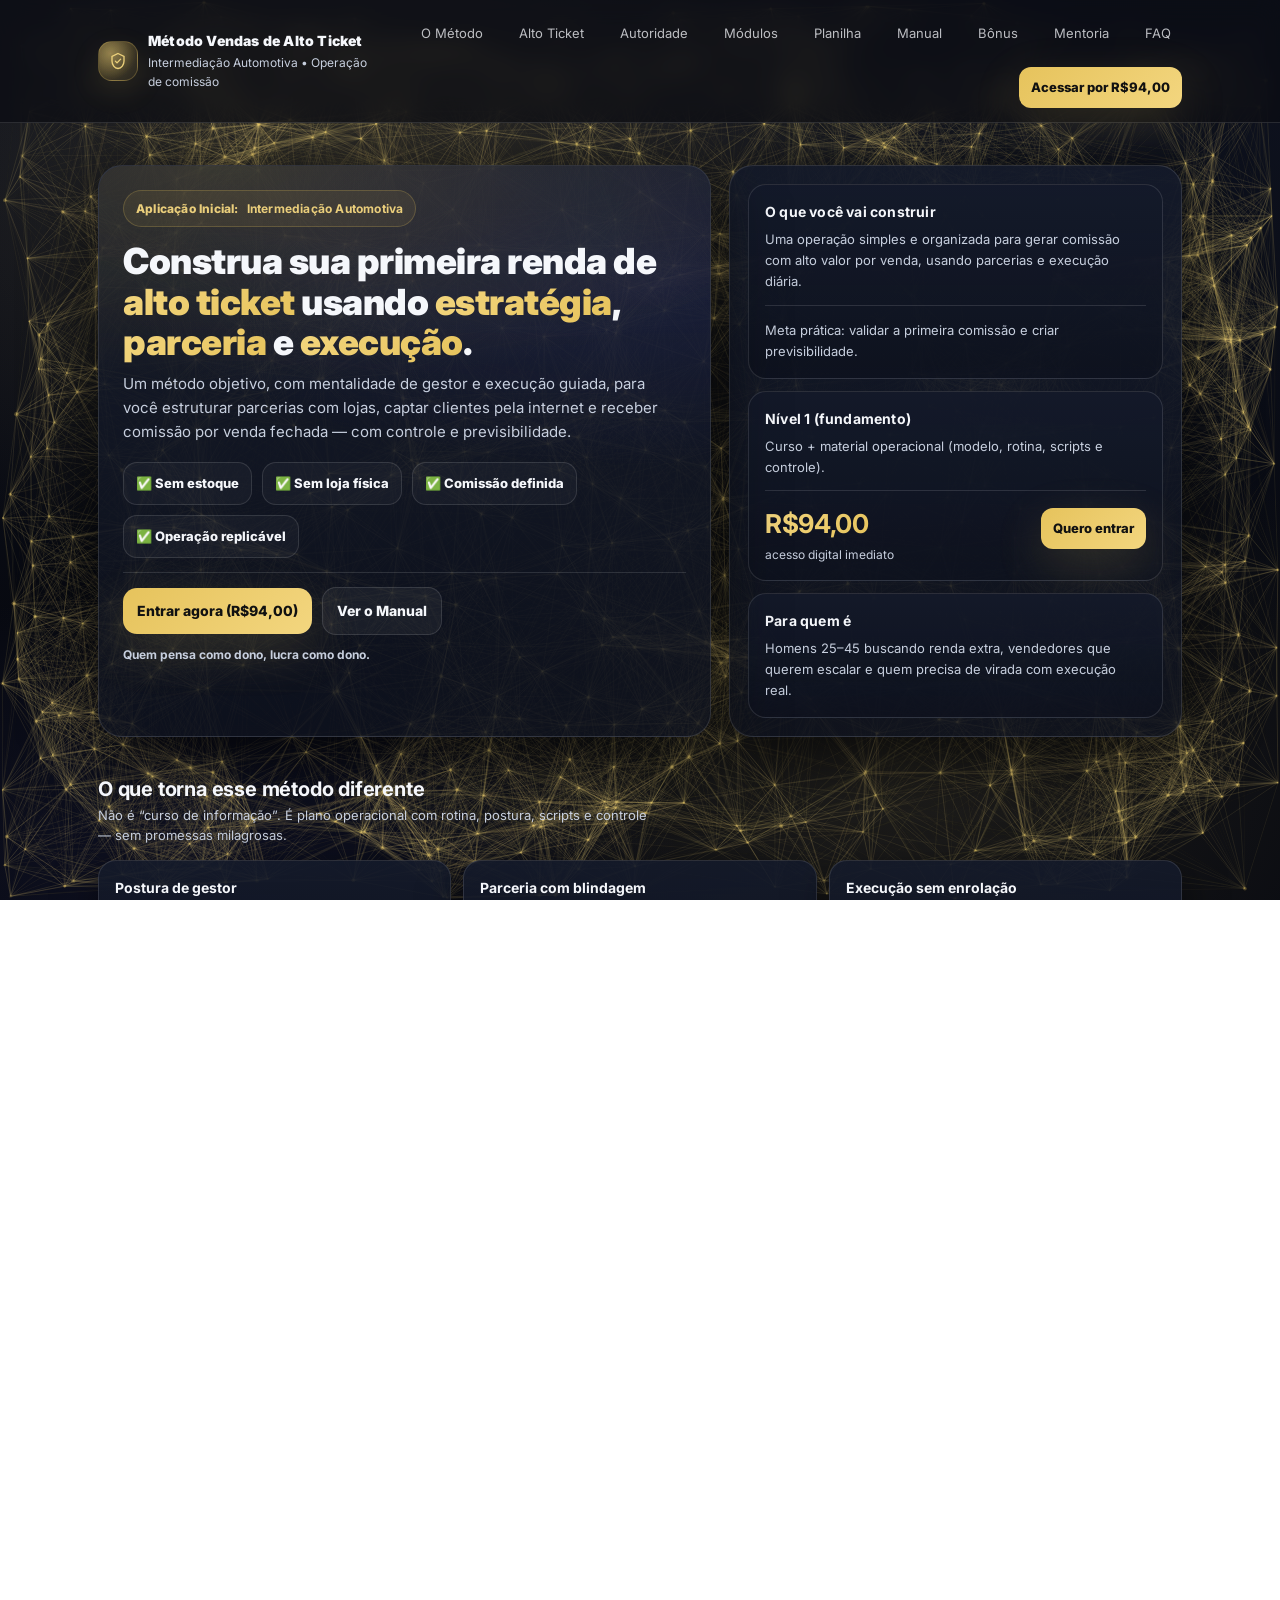
==== commit 80d8da3f: "Update index.html" ====
--- a/index.html
+++ b/index.html
@@ -21,9 +21,13 @@
 </head>
 
 <body>
-  <!-- FUNDO VIVO (estilo N1, mas paleta alto ticket) -->
+  <!-- Fundo vivo / partículas / luzes -->
   <canvas id="particles" aria-hidden="true"></canvas>
-  <div class="overlay" aria-hidden="true"></div>
+  <div class="bg" aria-hidden="true">
+    <div class="aurora"></div>
+    <div class="vignette"></div>
+    <div class="noise"></div>
+  </div>
 
   <!-- TOPBAR -->
   <div class="topbar">
@@ -36,13 +40,13 @@
               <path d="M8.5 12.2l2.2 2.3 4.8-5" stroke="rgba(243,214,127,.95)" stroke-width="1.8" stroke-linecap="round" stroke-linejoin="round"/>
             </svg>
           </div>
-          <div>
+          <div class="brandTxt">
             <h1>Método Vendas de Alto Ticket</h1>
             <p>Intermediação Automotiva • Operação de comissão</p>
           </div>
         </div>
 
-        <div class="menu">
+        <div class="menu" role="navigation" aria-label="Menu">
           <a href="#metodo">O Método</a>
           <a href="#alto-ticket">Alto Ticket</a>
           <a href="#autoridade">Autoridade</a>
@@ -62,12 +66,14 @@
   <header class="hero">
     <div class="wrap">
       <div class="heroGrid">
-        <div class="card heroMain">
-          <span class="pill">Aplicação Inicial: <strong style="color:rgba(243,214,127,.95)">Intermediação Automotiva</strong></span>
+        <section class="card heroMain">
+          <span class="pill">Aplicação Inicial: <strong class="pillStrong">Intermediação Automotiva</strong></span>
+
           <h2 class="hTitle">
             Construa sua primeira renda de <span class="gold">alto ticket</span> usando
             <span class="gold">estratégia</span>, <span class="gold">parceria</span> e <span class="gold">execução</span>.
           </h2>
+
           <p class="sub">
             Um método objetivo, com mentalidade de gestor e execução guiada, para você estruturar parcerias com lojas,
             captar clientes pela internet e receber comissão por venda fechada — com controle e previsibilidade.
@@ -85,9 +91,11 @@
           <div class="heroCtas">
             <a class="btn primary" href="#comprar">Entrar agora (R$94,00)</a>
             <a class="btn" href="#manual">Ver o Manual</a>
-            <span class="mini"><strong style="color:rgba(243,214,127,.95)">Quem pensa como dono, lucra como dono.</strong></span>
-          </div>
-        </div>
+            <span class="mini"><strong class="goldText">Quem pensa como dono, lucra como dono.</strong></span>
+          </div>
+
+          <div class="shine" aria-hidden="true"></div>
+        </section>
 
         <aside class="card heroSide">
           <div class="sideBox" id="metodo">
@@ -102,7 +110,7 @@
             <p>Curso + material operacional (modelo, rotina, scripts e controle).</p>
             <div class="price">
               <div>
-                <strong>R$94,00</strong>
+                <strong class="priceVal">R$94,00</strong>
                 <div class="mini">acesso digital imediato</div>
               </div>
               <a class="btn primary small" href="#comprar">Quero entrar</a>
@@ -130,7 +138,7 @@
         </div>
 
         <div class="grid3">
-          <div class="feat">
+          <article class="feat">
             <h3>Postura de gestor</h3>
             <p>Você não pede favor. Você oferece fluxo e estrutura. A loja entende você como parceiro.</p>
             <ul class="list">
@@ -138,8 +146,9 @@
               <li>Negociação com clareza</li>
               <li>Controle de operação</li>
             </ul>
-          </div>
-          <div class="feat">
+          </article>
+
+          <article class="feat">
             <h3>Parceria com blindagem</h3>
             <p>Você aprende a reduzir risco com registros simples e rotina de acompanhamento.</p>
             <ul class="list">
@@ -147,8 +156,9 @@
               <li>Confirmação do encaminhamento</li>
               <li>Proteção de comissão</li>
             </ul>
-          </div>
-          <div class="feat">
+          </article>
+
+          <article class="feat">
             <h3>Execução sem enrolação</h3>
             <p>Plano prático e checklists para sair do “vou fazer” e entrar no “fiz e recebi”.</p>
             <ul class="list">
@@ -156,7 +166,7 @@
               <li>Rotina de captação</li>
               <li>Follow-up até fechar</li>
             </ul>
-          </div>
+          </article>
         </div>
 
         <div style="margin-top:14px" class="note">
@@ -176,7 +186,7 @@
         </div>
 
         <div class="grid3">
-          <div class="feat">
+          <article class="feat">
             <h3>Baixo Ticket</h3>
             <p>Produto barato. Volume grande. Muito atendimento e pouca margem por venda.</p>
             <ul class="list">
@@ -184,8 +194,9 @@
               <li>Depende de escala e tráfego</li>
               <li>Erros comem lucro rápido</li>
             </ul>
-          </div>
-          <div class="feat">
+          </article>
+
+          <article class="feat">
             <h3>High Ticket (Alto Ticket)</h3>
             <p>Ticket maior. Menos vendas para fazer resultado. Exige posicionamento e processo.</p>
             <ul class="list">
@@ -193,8 +204,9 @@
               <li>Follow-up vira obrigação</li>
               <li>Controle protege comissão</li>
             </ul>
-          </div>
-          <div class="feat">
+          </article>
+
+          <article class="feat">
             <h3>Por que surgiu esse método</h3>
             <p>Porque muita gente até gera oportunidade… mas perde comissão por falta de estrutura.</p>
             <ul class="list">
@@ -202,7 +214,7 @@
               <li>Lead sem controle</li>
               <li>Venda “some” no caminho</li>
             </ul>
-          </div>
+          </article>
         </div>
 
         <div style="margin-top:14px" class="cta">
@@ -226,7 +238,7 @@
         </div>
 
         <div class="grid2">
-          <div class="feat">
+          <article class="feat">
             <h3>Da operação à gestão estratégica</h3>
             <p>
               Iniciei no telemarketing em 2009, aos 17 anos, vendendo cartão de crédito.
@@ -245,12 +257,11 @@
               com foco em alavancar resultados.
             </p>
             <div class="divider"></div>
-            <p class="mini"><strong style="color:rgba(243,214,127,.95)">Quem pensa como dono, lucra como dono.</strong></p>
-          </div>
-
-          <div class="feat">
-            <h3></h3>
-            <div class="photoGrid" style="margin-top:10px">
+            <p class="mini"><strong class="goldText">Quem pensa como dono, lucra como dono.</strong></p>
+          </article>
+
+          <article class="feat">
+            <div class="photoGrid">
               <div class="photo">
                 <div>
                   <strong>FOTO INSTITUCIONAL SUA AQUI</strong>
@@ -264,7 +275,7 @@
                 </div>
               </div>
             </div>
-          </div>
+          </article>
         </div>
 
         <div style="margin-top:14px" class="cta">
@@ -288,7 +299,7 @@
         </div>
 
         <div class="twoCol">
-          <div class="feat ok">
+          <article class="feat ok">
             <h3>✅ É para você se...</h3>
             <ul class="list">
               <li>Quer renda extra com comissão maior por venda</li>
@@ -296,9 +307,9 @@
               <li>Quer aprender parceria, atendimento e acompanhamento</li>
               <li>Prefere estrutura e rotina ao invés de “achismo”</li>
             </ul>
-          </div>
-
-          <div class="feat no">
+          </article>
+
+          <article class="feat no">
             <h3>❌ Não é para você se...</h3>
             <ul class="list">
               <li>Busca dinheiro fácil sem execução</li>
@@ -306,7 +317,7 @@
               <li>Não quer conversar com lojas e clientes</li>
               <li>Desiste rápido quando precisa acompanhar</li>
             </ul>
-          </div>
+          </article>
         </div>
       </div>
     </section>
@@ -322,7 +333,7 @@
         </div>
 
         <div class="grid3">
-          <div class="feat">
+          <article class="feat">
             <h3>Semana 1 — Mapeamento</h3>
             <p>Liste 10 lojas potenciais e inicie abordagem com postura de parceiro.</p>
             <ul class="list">
@@ -330,9 +341,9 @@
               <li>Modelo de abordagem pronto</li>
               <li>Critérios de confiança</li>
             </ul>
-          </div>
-
-          <div class="feat">
+          </article>
+
+          <article class="feat">
             <h3>Semana 2 — Parcerias</h3>
             <p>Feche pelo menos 3 parcerias e alinhe regras mínimas (comissão, registro e prazo).</p>
             <ul class="list">
@@ -340,9 +351,9 @@
               <li>Regras claras</li>
               <li>Operação blindada</li>
             </ul>
-          </div>
-
-          <div class="feat">
+          </article>
+
+          <article class="feat">
             <h3>Semanas 3–4 — Captação & Fechamento</h3>
             <p>Capte leads, qualifique, encaminhe com contexto e acompanhe até fechar.</p>
             <ul class="list">
@@ -350,7 +361,7 @@
               <li>Qualificação objetiva</li>
               <li>Follow-up até fechar</li>
             </ul>
-          </div>
+          </article>
         </div>
       </div>
     </section>
@@ -524,7 +535,6 @@
             </ul>
             <div class="divider"></div>
             <a class="btn" href="SEU-LINK-DO-PDF.pdf" target="_blank" rel="noopener">Abrir material</a>
-            <p class="mini"></p>
           </div>
 
           <div class="feat">
@@ -533,9 +543,7 @@
               Se você fizer o básico com disciplina (mapear lojas, fechar parcerias, captar e acompanhar),
               você para de depender de sorte.
             </p>
-            <div class="note" style="margin-top:10px">
-              Não é sobre “saber”. É sobre executar.
-            </div>
+            <div class="note" style="margin-top:10px">Não é sobre “saber”. É sobre executar.</div>
           </div>
         </div>
       </div>
@@ -558,6 +566,7 @@
             <div class="divider"></div>
             <p class="mini"><strong>Exemplo:</strong> “Trabalho com captação de clientes qualificados na região. Quero estruturar parceria com comissão fixa por venda fechada. Posso explicar?”</p>
           </div>
+
           <div class="feat">
             <h3>Script de qualificação</h3>
             <p class="muted">Perguntas simples que filtram lead ruim e aumentam chance de fechamento.</p>
@@ -569,6 +578,7 @@
               <li>Urgência</li>
             </ul>
           </div>
+
           <div class="feat">
             <h3>Modelo de controle</h3>
             <p class="muted">Campos essenciais para não perder comissão e acompanhar até o final.</p>
@@ -656,10 +666,9 @@
           <div>
             <h3>Entrar no Método Vendas de Alto Ticket (Nível 1)</h3>
             <p>
-              <strong style="color:rgba(243,214,127,.95)">Podia ser R$499,00… mas não é.</strong><br>
-              Acesso por <strong style="color:rgba(243,214,127,.95)">R$94,00</strong> — curso + material operacional + bônus.
+              <strong class="goldText">Podia ser R$499,00… mas não é.</strong><br>
+              Acesso por <strong class="goldText">R$94,00</strong> — curso + material operacional + bônus.
             </p>
-            <p class="mini"></p>
           </div>
 
           <a class="btn primary" href="SEU-LINK-DE-CHECKOUT" target="_blank" rel="noopener">Comprar agora</a>
@@ -680,8 +689,8 @@
     <div class="wrap">
       <div class="footerRow">
         <div>
-          <div><strong style="color:rgba(243,214,127,.95)">Quem pensa como dono, lucra como dono.</strong></div>
-          <div class="mini">Página estática leve, pronta para GitHub Pages / Fitgun.</div>
+          <div><strong class="goldText">Quem pensa como dono, lucra como dono.</strong></div>
+          <div class="mini">Página estática leve, pronta para Fitgun / GitHub Pages.</div>
         </div>
         <div class="footerBtns">
           <a class="btn small" href="#metodo">Voltar ao topo</a>
--- a/style.css
+++ b/style.css
@@ -1,26 +1,35 @@
-
 :root{
+  /* BASE */
   --bg:#0a0c12;
   --bg2:#0f1320;
 
+  /* GLASS / CARDS */
   --card:#141a2a;
   --card2:#101523;
 
+  /* TEXT */
   --text:#f5f7fb;
   --muted:#c7cfde;
-  --line:rgba(255,255,255,.12);
-
+
+  /* LINES */
+  --line: rgba(255,255,255,.12);
+
+  /* GOLD */
   --gold:#e6c35c;
   --gold2:#f3d67f;
 
-  --shadow: 0 14px 40px rgba(0,0,0,.65);
-  --shadow2: 0 22px 80px rgba(0,0,0,.55);
-
+  /* SHADOWS */
+  --shadow: 0 18px 70px rgba(0,0,0,.68);
+  --shadow2: 0 12px 42px rgba(0,0,0,.52);
+
+  /* RADII */
   --radius: 18px;
   --radius2: 24px;
+
   --max: 1120px;
 }
 
+/* RESET + SAFETY */
 *{box-sizing:border-box}
 html,body{height:100%}
 html, body{overflow-x:hidden;}
@@ -28,89 +37,43 @@
   margin:0;
   font-family: Inter, system-ui, -apple-system, Segoe UI, Roboto, Arial, sans-serif;
   color:var(--text);
-  background: radial-gradient(900px 500px at 20% 0%, rgba(230,195,92,.10), transparent 60%),
-              radial-gradient(900px 500px at 80% 10%, rgba(243,214,127,.08), transparent 60%),
-              linear-gradient(180deg, var(--bg), #070910 70%);
+  background:
+    radial-gradient(1100px 700px at 30% 20%, rgba(230,195,92,.14), transparent 60%),
+    radial-gradient(900px 650px at 70% 85%, rgba(243,214,127,.10), transparent 60%),
+    radial-gradient(900px 500px at 15% 95%, rgba(99,102,241,.08), transparent 55%),
+    linear-gradient(180deg, var(--bg2), #070910 70%);
   line-height:1.6;
 }
 
-/* quebra segura pra evitar estourar viewport */
-p,h1,h2,h3,h4,a,li,span,strong{overflow-wrap:anywhere; word-break:break-word;}
-a{color:inherit; text-decoration:none}
-.wrap{max-width:var(--max); margin:0 auto; padding:0 18px}
-
-/* ============================================================
-   FX BACKGROUND — aurora animada + grain
-   ============================================================ */
-.fx{
+/* FUNDO VIVO */
+#particles{
   position:fixed;
   inset:0;
-  z-index:-1;
+  z-index:0;
   pointer-events:none;
-  overflow:hidden;
-  background: radial-gradient(1200px 680px at 18% -10%, rgba(230,195,92,.12), transparent 60%),
-              radial-gradient(1000px 600px at 82% 8%, rgba(243,214,127,.10), transparent 60%),
-              radial-gradient(900px 560px at 55% 100%, rgba(99,102,241,.10), transparent 60%),
-              linear-gradient(180deg, #070712, #060712 60%, #05060d);
-}
-
-.aurora{
-  position:absolute;
-  inset:-40%;
-  filter: blur(40px);
-  opacity:.55;
-  transform: translate3d(0,0,0);
+  opacity:.95;
+}
+.overlay{
+  position:fixed; inset:0; z-index:1; pointer-events:none;
   background:
-    radial-gradient(closest-side at 20% 30%, rgba(230,195,92,.22), transparent 55%),
-    radial-gradient(closest-side at 70% 20%, rgba(243,214,127,.18), transparent 58%),
-    radial-gradient(closest-side at 50% 70%, rgba(168,85,247,.16), transparent 60%),
-    radial-gradient(closest-side at 80% 80%, rgba(59,130,246,.14), transparent 62%);
-  animation: auroraMove 16s ease-in-out infinite;
-}
-.aurora.a2{
-  opacity:.40;
-  filter: blur(60px);
-  animation-duration: 22s;
-  animation-direction: reverse;
-}
-@keyframes auroraMove{
-  0%   { transform: translate3d(-2%, -2%, 0) rotate(0deg) scale(1.05); }
-  35%  { transform: translate3d(4%, -1%, 0) rotate(6deg) scale(1.12); }
-  70%  { transform: translate3d(-1%, 5%, 0) rotate(-5deg) scale(1.10); }
-  100% { transform: translate3d(-2%, -2%, 0) rotate(0deg) scale(1.05); }
-}
-
-.grain{
-  position:absolute; inset:0;
-  opacity:.12;
-  mix-blend-mode: overlay;
-  background-image:
-    url("data:image/svg+xml,%3Csvg xmlns='http://www.w3.org/2000/svg' width='260' height='260'%3E%3Cfilter id='n'%3E%3CfeTurbulence type='fractalNoise' baseFrequency='.9' numOctaves='3' stitchTiles='stitch'/%3E%3C/filter%3E%3Crect width='260' height='260' filter='url(%23n)' opacity='.45'/%3E%3C/svg%3E");
-  background-size: 260px 260px;
-  animation: grainMove 10s steps(6) infinite;
-}
-@keyframes grainMove{
-  0%{transform:translate(0,0)}
-  20%{transform:translate(-2%, 1%)}
-  40%{transform:translate(2%, -1%)}
-  60%{transform:translate(-1%, -2%)}
-  80%{transform:translate(1%, 2%)}
-  100%{transform:translate(0,0)}
-}
-
-/* reduz animação para usuários que preferem */
-@media (prefers-reduced-motion: reduce){
-  .aurora,.grain{animation:none !important}
-}
-
-/* ============================================================
-   TOPBAR
-   ============================================================ */
+    radial-gradient(1200px 900px at 50% 45%, transparent 30%, rgba(0,0,0,.38) 78%, rgba(0,0,0,.56) 100%),
+    linear-gradient(180deg, rgba(255,255,255,.05), transparent 22%);
+}
+
+/* SAFE WRAP */
+p, h1, h2, h3, h4, a, li, span, strong{
+  overflow-wrap:anywhere;
+  word-break:break-word;
+}
+a{color:inherit; text-decoration:none}
+.wrap{max-width:var(--max); margin:0 auto; padding:0 18px; position:relative; z-index:2}
+
+/* TOPBAR */
 .topbar{
   position:sticky; top:0; z-index:50;
   backdrop-filter: blur(12px);
-  background: rgba(10,12,18,.68);
-  border-bottom: 1px solid rgba(255,255,255,.10);
+  background: rgba(10,12,18,.72);
+  border-bottom: 1px solid var(--line);
 }
 .nav{
   display:flex; align-items:center; justify-content:space-between;
@@ -118,21 +81,19 @@
   gap:12px;
   min-width:0;
 }
-
 .brand{
   display:flex; align-items:center; gap:10px;
   min-width:0;
 }
-
 .logo{
   width:40px; height:40px; border-radius:14px;
-  background: radial-gradient(circle at 30% 30%, rgba(243,214,127,.45), rgba(230,195,92,.10) 55%, rgba(0,0,0,.0) 70%),
-              linear-gradient(135deg, rgba(230,195,92,.20), rgba(243,214,127,.08));
+  background:
+    radial-gradient(circle at 30% 30%, rgba(243,214,127,.45), rgba(230,195,92,.10) 55%, rgba(0,0,0,.0) 70%),
+    linear-gradient(135deg, rgba(230,195,92,.20), rgba(243,214,127,.08));
   border: 1px solid rgba(230,195,92,.28);
   box-shadow: 0 10px 30px rgba(230,195,92,.10);
   display:grid; place-items:center;
-  position:relative;
-  overflow:hidden;
+  position:relative; overflow:hidden;
   flex:0 0 auto;
 }
 .logo:before{
@@ -143,12 +104,8 @@
   opacity:.55;
 }
 .logo svg{position:relative; z-index:2}
-.brand h1{
-  font-size:14px; margin:0; font-weight:900; letter-spacing:.2px;
-}
-.brand p{
-  margin:0; font-size:12px; color:rgba(245,247,251,.72);
-}
+.brand h1{font-size:14px; margin:0; font-weight:900; letter-spacing:.2px}
+.brand p{margin:0; font-size:12px; color:var(--muted)}
 
 .menu{
   display:flex; gap:14px; align-items:center;
@@ -157,53 +114,83 @@
   min-width:0;
 }
 .menu a{
-  font-size:13px; color: rgba(245,247,251,.72);
+  font-size:13px; color: rgba(245,247,251,.75);
   padding:8px 10px; border-radius:12px;
   border: 1px solid transparent;
   white-space:nowrap;
 }
 .menu a:hover{
   color: rgba(245,247,251,1);
-  border-color: rgba(255,255,255,.12);
+  border-color: var(--line);
   background: rgba(255,255,255,.03);
 }
 
-/* ============================================================
-   Buttons
-   ============================================================ */
+/* BUTTONS */
 .btn{
   display:inline-flex; align-items:center; justify-content:center;
   padding:12px 14px;
   border-radius: 14px;
   font-weight: 800;
   font-size: 14px;
-  border: 1px solid rgba(255,255,255,.12);
+  border: 1px solid var(--line);
   background: rgba(255,255,255,.05);
   gap:10px;
-  transition: transform .14s ease, background .14s ease, border-color .14s ease, opacity .14s ease, box-shadow .14s ease;
+  transition: transform .12s ease, background .12s ease, border-color .12s ease, opacity .12s ease;
   cursor:pointer;
   user-select:none;
   white-space:nowrap;
   color: var(--text);
   max-width:100%;
 }
-.btn:hover{
-  transform: translateY(-1px);
-  background: rgba(255,255,255,.06);
-  border-color: rgba(255,255,255,.16);
-}
+.btn:hover{transform: translateY(-1px); background: rgba(255,255,255,.06); border-color: rgba(255,255,255,.16)}
 .btn.primary{
   background: linear-gradient(135deg, var(--gold), var(--gold2));
   color:#111;
   border:none;
-  box-shadow: 0 16px 55px rgba(230,195,92,.18);
-}
-.btn.primary:hover{opacity:.96}
+  box-shadow: 0 16px 48px rgba(230,195,92,.18);
+}
+.btn.primary:hover{opacity:.95}
 .btn.small{padding:10px 12px; font-size:13px; border-radius:12px}
 
-/* ============================================================
-   Pills / tags
-   ============================================================ */
+/* HERO */
+.hero{ padding: 42px 0 10px; }
+.heroGrid{
+  display:grid;
+  grid-template-columns: 1.15fr .85fr;
+  gap:18px;
+  align-items:stretch;
+  min-width:0;
+}
+@media (max-width: 980px){ .heroGrid{grid-template-columns: 1fr;} }
+
+.card{
+  background: linear-gradient(180deg, rgba(20,26,42,.92), rgba(14,18,30,.82));
+  border: 1px solid var(--line);
+  border-radius: var(--radius2);
+  box-shadow: var(--shadow);
+}
+
+.heroMain{
+  padding: 24px;
+  position:relative;
+  overflow:hidden;
+  animation: in .7s cubic-bezier(.2,.9,.2,1) both;
+}
+@keyframes in{
+  from{ opacity:0; transform: translateY(18px) scale(.985); filter: blur(10px); }
+  to{ opacity:1; transform:none; filter:none; }
+}
+.heroMain:before{
+  content:"";
+  position:absolute; inset:-1px;
+  background:
+    radial-gradient(900px 320px at 20% 0%, rgba(230,195,92,.18), transparent 70%),
+    radial-gradient(820px 300px at 90% 20%, rgba(99,102,241,.10), transparent 65%);
+  opacity:.95;
+  pointer-events:none;
+}
+.heroMain > *{position:relative; z-index:2}
+
 .pill{
   display:inline-flex; align-items:center; gap:8px;
   padding:8px 12px;
@@ -215,56 +202,6 @@
   font-size: 12px;
   letter-spacing:.2px;
 }
-.kv{display:flex; gap:10px; flex-wrap:wrap; margin: 14px 0 0;}
-.kv .tag{
-  padding:10px 12px;
-  border-radius: 14px;
-  border: 1px solid rgba(255,255,255,.12);
-  background: rgba(255,255,255,.03);
-  color: var(--text);
-  font-weight: 800;
-  font-size: 13px;
-}
-
-.divider{ height:1px; background: rgba(255,255,255,.10); margin: 14px 0; }
-.mini{ font-size:12px; color:rgba(245,247,251,.68) }
-.muted{color:var(--muted)}
-
-/* ============================================================
-   Hero
-   ============================================================ */
-.hero{ padding: 42px 0 10px; }
-.heroGrid{
-  display:grid;
-  grid-template-columns: 1.15fr .85fr;
-  gap:18px;
-  align-items:stretch;
-  min-width:0;
-}
-@media (max-width: 980px){
-  .heroGrid{grid-template-columns: 1fr; }
-  .menu{justify-content:flex-start}
-}
-
-.card{
-  background: linear-gradient(180deg, rgba(20,26,42,.90), rgba(14,18,30,.78));
-  border: 1px solid rgba(255,255,255,.10);
-  border-radius: var(--radius2);
-  box-shadow: var(--shadow2);
-  position:relative;
-  overflow:hidden;
-}
-.card:after{
-  content:"";
-  position:absolute; inset:0;
-  pointer-events:none;
-  background: radial-gradient(900px 260px at 15% 0%, rgba(230,195,92,.10), transparent 65%),
-              radial-gradient(700px 260px at 95% 25%, rgba(99,102,241,.10), transparent 70%);
-  opacity:.9;
-}
-
-.heroMain{ padding: 24px; }
-.heroMain > *{position:relative; z-index:2}
 
 .hTitle{
   margin:14px 0 10px;
@@ -281,11 +218,25 @@
 }
 .sub{
   margin:0 0 18px;
-  color: rgba(245,247,251,.72);
+  color: var(--muted);
   font-size: 15px;
   max-width: 62ch;
 }
-.heroActions{display:flex; gap:10px; flex-wrap:wrap; align-items:center}
+
+.kv{display:flex; gap:10px; flex-wrap:wrap; margin: 14px 0 0;}
+.kv .tag{
+  padding:10px 12px;
+  border-radius: 14px;
+  border: 1px solid var(--line);
+  background: rgba(255,255,255,.03);
+  color: var(--text);
+  font-weight: 800;
+  font-size: 13px;
+}
+
+.divider{ height:1px; background: var(--line); margin: 14px 0; }
+.mini{ font-size:12px; color:var(--muted) }
+.heroCtas{display:flex; gap:10px; flex-wrap:wrap; align-items:center}
 
 .heroSide{
   padding: 18px;
@@ -297,17 +248,16 @@
 .sideBox{
   padding:16px;
   border-radius: var(--radius);
-  border: 1px solid rgba(255,255,255,.10);
-  background: linear-gradient(180deg, rgba(20,26,42,.86), rgba(14,18,30,.70));
+  border: 1px solid var(--line);
+  background: linear-gradient(180deg, rgba(20,26,42,.92), rgba(14,18,30,.82));
 }
 .sideBox h3{margin:0 0 6px; font-size:14px; letter-spacing:.2px}
-.sideBox p{margin:0; color: rgba(245,247,251,.72); font-size:13px}
-
+.sideBox p{margin:0; color:var(--muted); font-size:13px}
 .price{
   display:flex; align-items:baseline; justify-content:space-between; gap:12px;
   margin-top:12px;
   padding-top:12px;
-  border-top:1px solid rgba(255,255,255,.10);
+  border-top:1px solid var(--line);
   min-width:0;
 }
 .price strong{
@@ -319,9 +269,7 @@
   color:transparent;
 }
 
-/* ============================================================
-   Sections + grids
-   ============================================================ */
+/* SECTIONS */
 section{ padding: 26px 0; }
 .secHead{
   display:flex; align-items:flex-end; justify-content:space-between; gap:12px;
@@ -329,7 +277,7 @@
   min-width:0;
 }
 .secHead h2{ margin:0; font-size: 20px; letter-spacing:-.2px; }
-.secHead p{ margin:0; color: rgba(245,247,251,.70); font-size: 13px; max-width: 70ch; }
+.secHead p{ margin:0; color: var(--muted); font-size: 13px; max-width: 70ch; }
 
 .grid3{display:grid; grid-template-columns: repeat(3,1fr); gap:12px}
 .grid2{display:grid; grid-template-columns: repeat(2,1fr); gap:12px}
@@ -341,27 +289,17 @@
 .feat{
   padding:16px;
   border-radius: var(--radius);
-  border: 1px solid rgba(255,255,255,.10);
-  background: linear-gradient(180deg, rgba(20,26,42,.84), rgba(14,18,30,.66));
-  box-shadow: var(--shadow);
-  position:relative;
-  overflow:hidden;
-}
-.feat:before{
-  content:"";
-  position:absolute; inset:-1px;
-  background: radial-gradient(420px 180px at 10% 0%, rgba(230,195,92,.10), transparent 70%);
-  opacity:.85;
-  pointer-events:none;
-}
-.feat > *{position:relative; z-index:1}
+  border: 1px solid var(--line);
+  background: linear-gradient(180deg, rgba(20,26,42,.92), rgba(14,18,30,.82));
+  box-shadow: var(--shadow2);
+}
 .feat h3{margin:0 0 6px; font-size:14px}
-.feat p{margin:10px 0 0; color: rgba(245,247,251,.72); font-size:13px}
+.feat p{margin:10px 0 0; color:var(--muted); font-size:13px}
 .feat p:first-of-type{margin-top:0}
 
 .list{
   margin:10px 0 0; padding-left: 18px;
-  color: rgba(245,247,251,.70);
+  color: var(--muted);
   font-size:13px;
 }
 .list li{margin:6px 0}
@@ -380,24 +318,23 @@
   padding: 22px;
   border-radius: var(--radius2);
   border: 1px solid rgba(230,195,92,.22);
-  background: radial-gradient(900px 260px at 15% 10%, rgba(230,195,92,.18), transparent 70%),
-              linear-gradient(180deg, rgba(255,255,255,.04), rgba(255,255,255,.02));
+  background:
+    radial-gradient(900px 260px at 15% 10%, rgba(230,195,92,.18), transparent 70%),
+    linear-gradient(180deg, rgba(255,255,255,.04), rgba(255,255,255,.02));
   display:flex; align-items:center; justify-content:space-between; gap:14px;
-  box-shadow: 0 16px 50px rgba(230,195,92,.10);
+  box-shadow: 0 18px 64px rgba(230,195,92,.10);
   min-width:0;
 }
 .cta h3{margin:0; font-size:16px}
-.cta p{margin:6px 0 0; color: rgba(245,247,251,.72); font-size:13px}
-@media (max-width: 980px){
-  .cta{flex-direction:column; align-items:flex-start}
-}
-
-/* Autoridade + fotos */
+.cta p{margin:6px 0 0; color:var(--muted); font-size:13px}
+@media (max-width: 980px){ .cta{flex-direction:column; align-items:flex-start} }
+
+/* Photos */
 .photoGrid{ display:grid; grid-template-columns: 1fr 1fr; gap:12px; }
 @media (max-width: 980px){ .photoGrid{grid-template-columns:1fr} }
 .photo{
   border-radius: 18px;
-  border: 1px solid rgba(255,255,255,.10);
+  border: 1px solid var(--line);
   background:
     radial-gradient(600px 240px at 20% 0%, rgba(230,195,92,.16), transparent 60%),
     rgba(255,255,255,.03);
@@ -408,7 +345,7 @@
   justify-content:center;
   text-align:center;
   padding:18px;
-  box-shadow: var(--shadow);
+  box-shadow: var(--shadow2);
 }
 .photo strong{
   display:block;
@@ -420,7 +357,7 @@
   display:block;
   margin-top:8px;
   font-size:12px;
-  color: rgba(245,247,251,.70);
+  color: var(--muted);
 }
 
 /* Para quem é / não é */
@@ -429,13 +366,13 @@
 .ok{border-color: rgba(16,185,129,.25) !important; background: rgba(16,185,129,.06) !important;}
 .no{border-color: rgba(239,68,68,.22) !important; background: rgba(239,68,68,.05) !important;}
 
-/* módulos */
+/* Módulos */
 .module{
   padding:16px;
   border-radius: var(--radius);
   border: 1px solid rgba(255,255,255,.10);
-  background: linear-gradient(180deg, rgba(20,26,42,.76), rgba(14,18,30,.52));
-  box-shadow: var(--shadow);
+  background: linear-gradient(180deg, rgba(20,26,42,.80), rgba(14,18,30,.55));
+  box-shadow: var(--shadow2);
 }
 .module .top{
   display:flex; align-items:center; justify-content:space-between; gap:10px;
@@ -450,10 +387,11 @@
   padding:6px 10px;
   border-radius:999px;
 }
-
-/* accordion */
+.muted{color:var(--muted)}
+
+/* FAQ */
 details{
-  border: 1px solid rgba(255,255,255,.10);
+  border: 1px solid var(--line);
   border-radius: var(--radius);
   background: rgba(255,255,255,.03);
   padding: 14px;
@@ -479,7 +417,7 @@
   width:100%;
   padding: 12px 12px;
   border-radius: 14px;
-  border: 1px solid rgba(255,255,255,.12);
+  border: 1px solid var(--line);
   background: rgba(0,0,0,.25);
   color: var(--text);
   outline:none;
@@ -488,13 +426,13 @@
 }
 textarea{min-height: 120px; resize: vertical}
 .formRow{display:flex; gap:10px; flex-wrap:wrap; align-items:center; justify-content:space-between; margin-top:10px}
-.hint{font-size:12px; color:rgba(245,247,251,.70)}
-
-/* Tabela planilha */
+.hint{font-size:12px; color:var(--muted)}
+
+/* Table */
 .tableWrap{
   overflow:auto;
   border-radius: 16px;
-  border:1px solid rgba(255,255,255,.10);
+  border:1px solid var(--line);
   max-width:100%;
 }
 table{
@@ -507,7 +445,7 @@
   padding: 12px 12px;
   border-bottom: 1px solid rgba(255,255,255,.06);
   font-size: 13px;
-  color: rgba(245,247,251,.72);
+  color: var(--muted);
   vertical-align: top;
 }
 th{
@@ -518,47 +456,36 @@
 }
 tr:hover td{background: rgba(255,255,255,.02); color: var(--text)}
 
-/* helpers */
 .rowBetween{
-  display:flex;
-  gap:10px;
-  flex-wrap:wrap;
-  align-items:center;
-  justify-content:space-between;
-}
+  display:flex; gap:10px; flex-wrap:wrap; align-items:center; justify-content:space-between;
+}
+
 .srOnly{
-  position:absolute !important;
-  left:-9999px !important;
-  top:-9999px !important;
-  width:1px !important;
-  height:1px !important;
-  opacity:0 !important;
-}
-
-/* footer */
+  position:absolute;
+  left:-9999px;
+  top:-9999px;
+}
+
+/* Footer */
 .footer{
   padding: 26px 0 34px;
-  border-top: 1px solid rgba(255,255,255,.10);
-  color: rgba(245,247,251,.66);
+  border-top: 1px solid var(--line);
+  color: var(--muted);
   font-size: 12px;
-}
-.footerRow{
-  display:flex; gap:10px; flex-wrap:wrap; align-items:center; justify-content:space-between
-}
+  position:relative;
+  z-index:2;
+}
+.footerRow{display:flex; gap:10px; flex-wrap:wrap; align-items:center; justify-content:space-between}
 .footerBtns{display:flex; gap:10px; flex-wrap:wrap}
 
-/* ============================================================
-   MOBILE FIX — preserva desktop
-   ============================================================ */
+/* MOBILE */
 @media (max-width: 720px){
   .wrap{padding:0 14px}
   .nav{padding:10px 0; flex-wrap:wrap; gap:10px}
-
   .logo{width:34px; height:34px; border-radius:12px}
   .brand h1{font-size:13px}
   .brand p{font-size:11px}
 
-  /* menu rola dentro dele */
   .menu{
     width:100%;
     flex-wrap:nowrap;
@@ -572,7 +499,6 @@
   .menu a{font-size:12px; padding:7px 9px}
 
   .btn.small{padding:9px 11px; font-size:12px}
-
   .hero{padding:26px 0 8px}
   .hTitle{font-size:28px}
 }
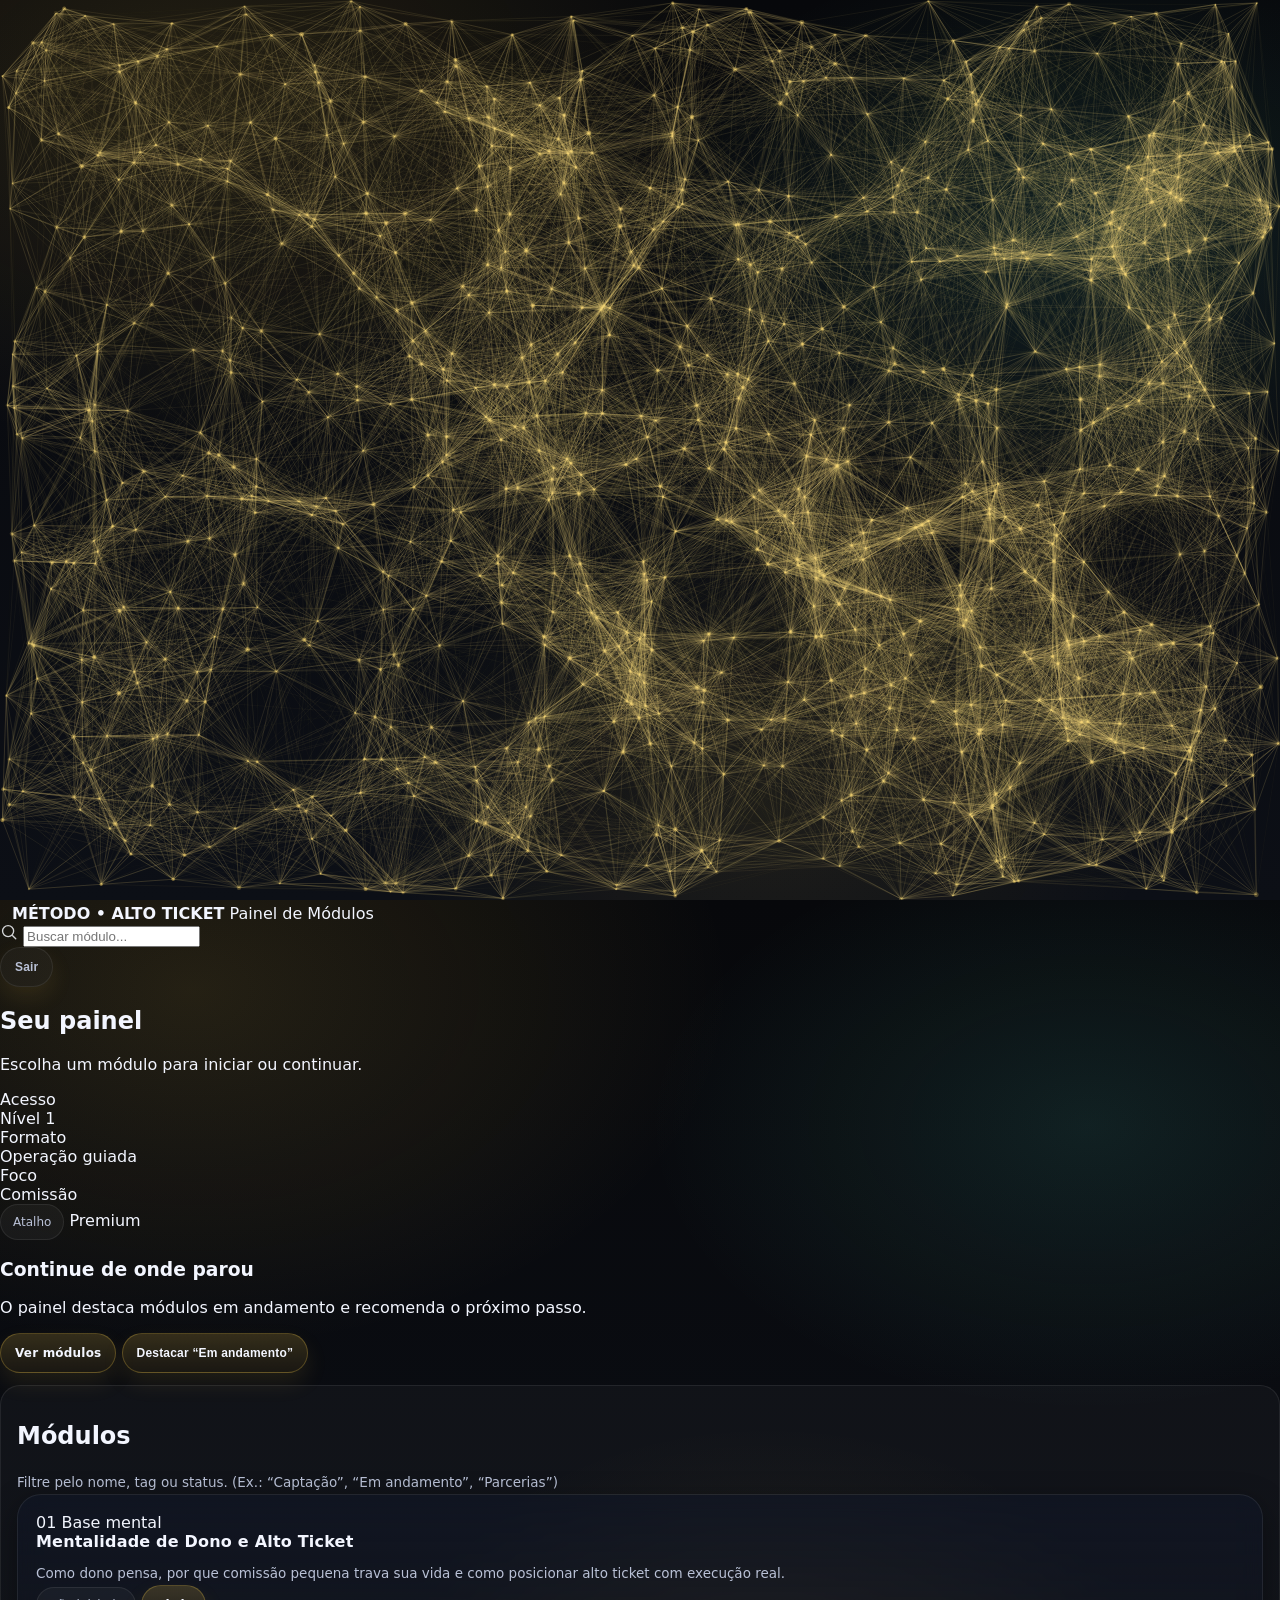
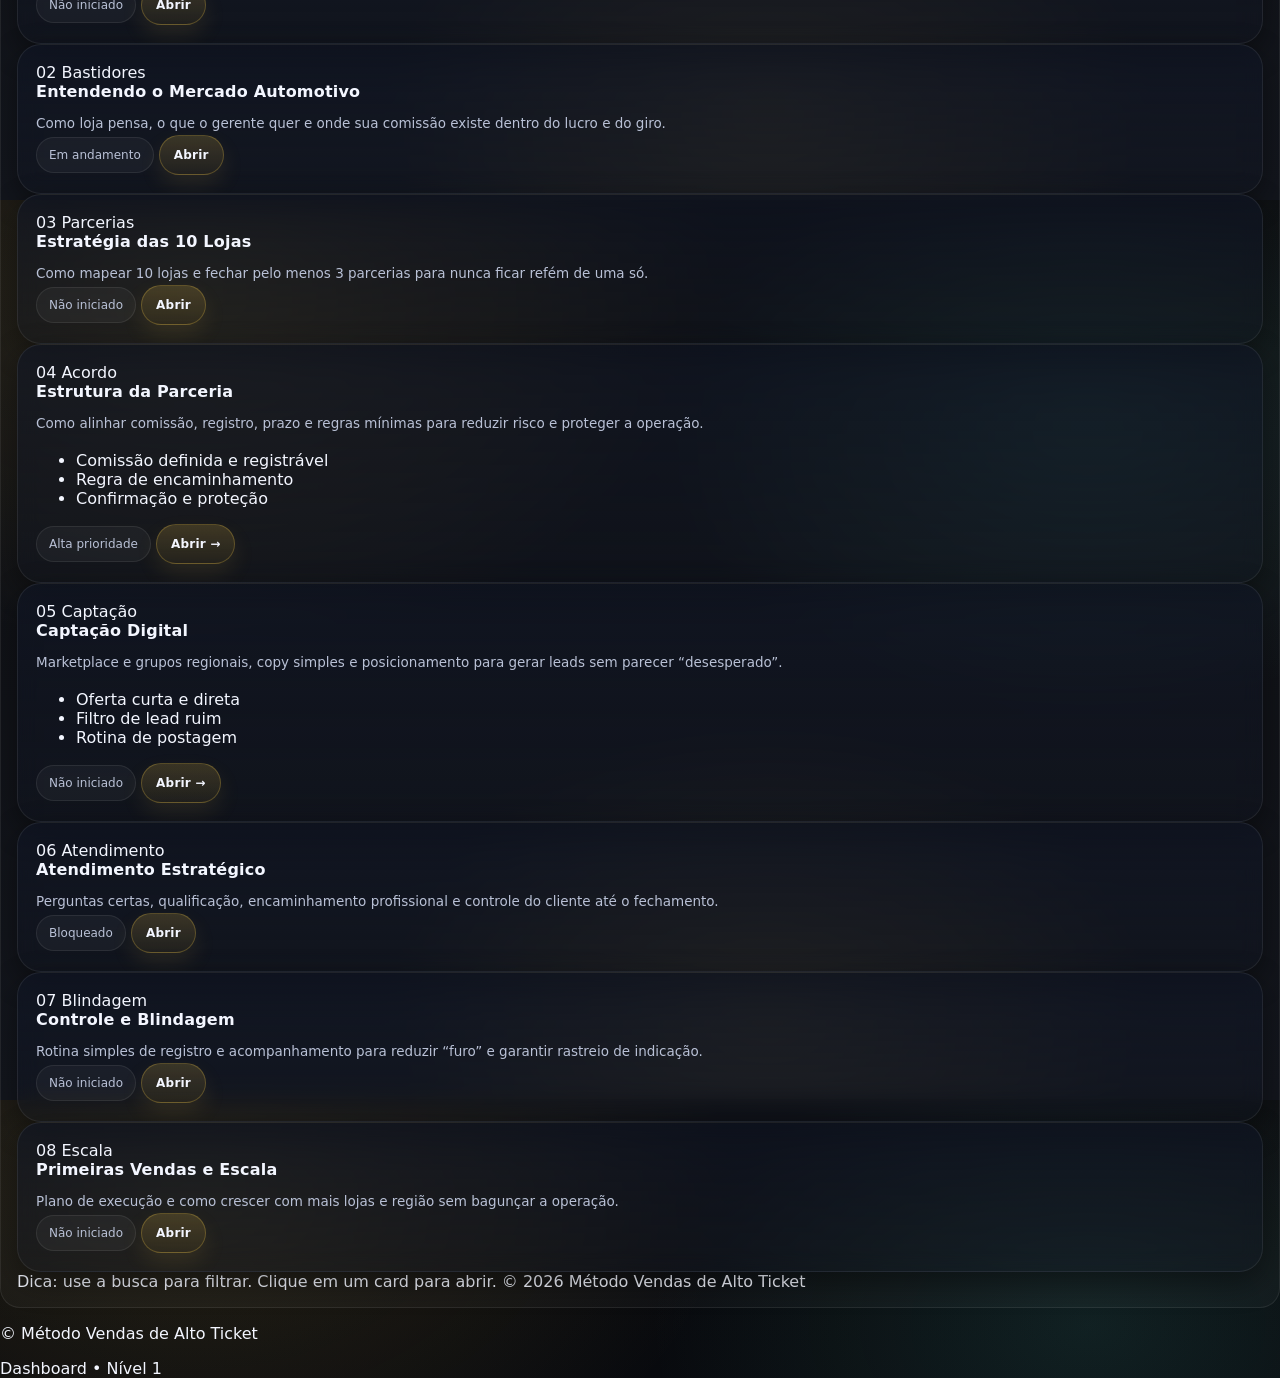
==== commit 3eab195a: "Update index.html" ====
--- a/index.html
+++ b/index.html
@@ -2,17 +2,11 @@
 <html lang="pt-BR">
 <head>
   <meta charset="utf-8" />
-  <meta name="viewport" content="width=device-width,initial-scale=1,viewport-fit=cover" />
-  <title>Método Vendas de Alto Ticket — Intermediação Automotiva</title>
-  <meta name="description" content="Construa sua primeira renda de alto ticket usando apenas estratégia, parceria e execução. Aplicação inicial: Intermediação Automotiva. Quem pensa como dono, lucra como dono." />
+  <meta name="viewport" content="width=device-width, initial-scale=1, viewport-fit=cover" />
+  <title>Dashboard • Método Alto Ticket</title>
+  <meta name="description" content="Painel de módulos — Método Vendas de Alto Ticket." />
   <meta name="theme-color" content="#0a0c12" />
 
-  <!-- Open Graph -->
-  <meta property="og:title" content="Método Vendas de Alto Ticket" />
-  <meta property="og:description" content="Intermediação Automotiva • Estratégia • Parceria • Execução. Quem pensa como dono, lucra como dono." />
-  <meta property="og:type" content="website" />
-
-  <!-- Font -->
   <link rel="preconnect" href="https://fonts.googleapis.com">
   <link rel="preconnect" href="https://fonts.gstatic.com" crossorigin>
   <link href="https://fonts.googleapis.com/css2?family=Inter:wght@400;500;600;700;800;900&display=swap" rel="stylesheet">
@@ -29,673 +23,239 @@
     <div class="noise"></div>
   </div>
 
-  <!-- TOPBAR -->
-  <div class="topbar">
-    <div class="wrap">
-      <div class="nav">
-        <div class="brand">
-          <div class="logo" aria-hidden="true">
-            <svg width="18" height="18" viewBox="0 0 24 24" fill="none">
-              <path d="M12 2l8 4v6c0 5-3.4 9.6-8 10-4.6-.4-8-5-8-10V6l8-4Z" stroke="rgba(243,214,127,.95)" stroke-width="1.8"/>
-              <path d="M8.5 12.2l2.2 2.3 4.8-5" stroke="rgba(243,214,127,.95)" stroke-width="1.8" stroke-linecap="round" stroke-linejoin="round"/>
-            </svg>
-          </div>
-          <div class="brandTxt">
-            <h1>Método Vendas de Alto Ticket</h1>
-            <p>Intermediação Automotiva • Operação de comissão</p>
-          </div>
-        </div>
-
-        <div class="menu" role="navigation" aria-label="Menu">
-          <a href="#metodo">O Método</a>
-          <a href="#alto-ticket">Alto Ticket</a>
-          <a href="#autoridade">Autoridade</a>
-          <a href="#modulos">Módulos</a>
-          <a href="#planilha">Planilha</a>
-          <a href="#manual">Manual</a>
-          <a href="#bonus">Bônus</a>
-          <a href="#mentor">Mentoria</a>
-          <a href="#faq">FAQ</a>
-          <a class="btn primary small" href="#comprar">Acessar por R$94,00</a>
-        </div>
+  <!-- Watermark (logo gigante no fundo) -->
+  <div class="bg-watermark" aria-hidden="true"></div>
+
+  <!-- TOPBAR APP -->
+  <header class="app-header">
+    <div class="container app-header-inner">
+
+      <a class="brand" href="./index.html" aria-label="Voltar para o dashboard">
+        <span class="brand-mark" aria-hidden="true"></span>
+        <div class="brand-col">
+          <strong class="brand-name">MÉTODO • ALTO TICKET</strong>
+          <span class="brand-sub">Painel de Módulos</span>
+        </div>
+      </a>
+
+      <div class="app-actions">
+        <div class="searchWrap">
+          <svg class="searchIcon" width="18" height="18" viewBox="0 0 24 24" fill="none" aria-hidden="true">
+            <path d="M10.8 18.2a7.4 7.4 0 1 1 0-14.8 7.4 7.4 0 0 1 0 14.8Z" stroke="rgba(245,247,251,.85)" stroke-width="1.8"/>
+            <path d="M16.9 16.9 21 21" stroke="rgba(245,247,251,.85)" stroke-width="1.8" stroke-linecap="round"/>
+          </svg>
+          <input id="search" class="app-search" type="search" placeholder="Buscar módulo..." aria-label="Buscar módulo" />
+        </div>
+
+        <button class="btn btn-ghost" type="button" id="btnLogout">Sair</button>
       </div>
-    </div>
-  </div>
-
-  <!-- HERO -->
-  <header class="hero">
-    <div class="wrap">
-      <div class="heroGrid">
-        <section class="card heroMain">
-          <span class="pill">Aplicação Inicial: <strong class="pillStrong">Intermediação Automotiva</strong></span>
-
-          <h2 class="hTitle">
-            Construa sua primeira renda de <span class="gold">alto ticket</span> usando
-            <span class="gold">estratégia</span>, <span class="gold">parceria</span> e <span class="gold">execução</span>.
-          </h2>
-
-          <p class="sub">
-            Um método objetivo, com mentalidade de gestor e execução guiada, para você estruturar parcerias com lojas,
-            captar clientes pela internet e receber comissão por venda fechada — com controle e previsibilidade.
-          </p>
-
-          <div class="kv">
-            <div class="tag">✅ Sem estoque</div>
-            <div class="tag">✅ Sem loja física</div>
-            <div class="tag">✅ Comissão definida</div>
-            <div class="tag">✅ Operação replicável</div>
-          </div>
-
-          <div class="divider"></div>
-
-          <div class="heroCtas">
-            <a class="btn primary" href="#comprar">Entrar agora (R$94,00)</a>
-            <a class="btn" href="#manual">Ver o Manual</a>
-            <span class="mini"><strong class="goldText">Quem pensa como dono, lucra como dono.</strong></span>
-          </div>
-
-          <div class="shine" aria-hidden="true"></div>
-        </section>
-
-        <aside class="card heroSide">
-          <div class="sideBox" id="metodo">
-            <h3>O que você vai construir</h3>
-            <p>Uma operação simples e organizada para gerar comissão com alto valor por venda, usando parcerias e execução diária.</p>
-            <div class="divider"></div>
-            <p class="mini">Meta prática: validar a primeira comissão e criar previsibilidade.</p>
-          </div>
-
-          <div class="sideBox">
-            <h3>Nível 1 (fundamento)</h3>
-            <p>Curso + material operacional (modelo, rotina, scripts e controle).</p>
-            <div class="price">
-              <div>
-                <strong class="priceVal">R$94,00</strong>
-                <div class="mini">acesso digital imediato</div>
-              </div>
-              <a class="btn primary small" href="#comprar">Quero entrar</a>
-            </div>
-          </div>
-
-          <div class="sideBox">
-            <h3>Para quem é</h3>
-            <p>Homens 25–45 buscando renda extra, vendedores que querem escalar e quem precisa de virada com execução real.</p>
-          </div>
-        </aside>
-      </div>
+
     </div>
   </header>
 
-  <main>
-    <!-- DIFERENCIAL -->
-    <section>
-      <div class="wrap">
-        <div class="secHead">
-          <div>
-            <h2>O que torna esse método diferente</h2>
-            <p>Não é “curso de informação”. É plano operacional com rotina, postura, scripts e controle — sem promessas milagrosas.</p>
+  <main class="app">
+    <div class="container">
+
+      <!-- HERO APP (mini) -->
+      <section class="app-hero">
+        <div class="heroLeft">
+          <h1 class="app-title">Seu painel</h1>
+          <p class="app-subtitle">Escolha um módulo para iniciar ou continuar.</p>
+
+          <div class="heroStats">
+            <div class="stat">
+              <div class="statLabel">Acesso</div>
+              <div class="statValue">Nível 1</div>
+            </div>
+            <div class="stat">
+              <div class="statLabel">Formato</div>
+              <div class="statValue">Operação guiada</div>
+            </div>
+            <div class="stat">
+              <div class="statLabel">Foco</div>
+              <div class="statValue">Comissão</div>
+            </div>
           </div>
         </div>
 
-        <div class="grid3">
-          <article class="feat">
-            <h3>Postura de gestor</h3>
-            <p>Você não pede favor. Você oferece fluxo e estrutura. A loja entende você como parceiro.</p>
-            <ul class="list">
-              <li>Abordagem profissional</li>
-              <li>Negociação com clareza</li>
-              <li>Controle de operação</li>
+        <div class="heroRight">
+          <div class="heroCard">
+            <div class="heroCardTop">
+              <span class="pill">Atalho</span>
+              <span class="badgeGold">Premium</span>
+            </div>
+            <h3>Continue de onde parou</h3>
+            <p>O painel destaca módulos em andamento e recomenda o próximo passo.</p>
+            <div class="heroCardBtns">
+              <a class="btn btn-primary" href="#modules">Ver módulos</a>
+              <button class="btn" type="button" id="btnFocus">Destacar “Em andamento”</button>
+            </div>
+          </div>
+        </div>
+      </section>
+
+      <!-- GRID DE MÓDULOS -->
+      <section class="section section-modules" id="modules">
+        <header class="section-header">
+          <h2 class="section-title">Módulos</h2>
+          <p class="section-subtitle">Filtre pelo nome, tag ou status. (Ex.: “Captação”, “Em andamento”, “Parcerias”)</p>
+        </header>
+
+        <div class="grid modules-grid" id="grid">
+
+          <!-- 01 -->
+          <article class="card module-card" data-title="Mentalidade de Dono e Alto Ticket" data-tag="Base mental" data-status="Não iniciado">
+            <div class="module-meta">
+              <span class="module-number">01</span>
+              <span class="module-tag">Base mental</span>
+            </div>
+            <h3 class="module-title">Mentalidade de Dono e Alto Ticket</h3>
+            <p class="module-desc">
+              Como dono pensa, por que comissão pequena trava sua vida e como posicionar alto ticket com execução real.
+            </p>
+            <div class="module-footer">
+              <span class="pill pill-muted">Não iniciado</span>
+              <a class="btn btn-primary" href="./modulo-01.html">Abrir</a>
+            </div>
+          </article>
+
+          <!-- 02 -->
+          <article class="card module-card" data-title="Entendendo o Mercado Automotivo" data-tag="Bastidores" data-status="Em andamento">
+            <div class="module-meta">
+              <span class="module-number">02</span>
+              <span class="module-tag">Bastidores</span>
+            </div>
+            <h3 class="module-title">Entendendo o Mercado Automotivo</h3>
+            <p class="module-desc">
+              Como loja pensa, o que o gerente quer e onde sua comissão existe dentro do lucro e do giro.
+            </p>
+            <div class="module-footer">
+              <span class="pill pill-warn">Em andamento</span>
+              <a class="btn btn-primary" href="./modulo-02.html">Abrir</a>
+            </div>
+          </article>
+
+          <!-- 03 -->
+          <article class="card module-card" data-title="Estratégia das 10 Lojas" data-tag="Parcerias" data-status="Não iniciado">
+            <div class="module-meta">
+              <span class="module-number">03</span>
+              <span class="module-tag">Parcerias</span>
+            </div>
+            <h3 class="module-title">Estratégia das 10 Lojas</h3>
+            <p class="module-desc">
+              Como mapear 10 lojas e fechar pelo menos 3 parcerias para nunca ficar refém de uma só.
+            </p>
+            <div class="module-footer">
+              <span class="pill pill-muted">Não iniciado</span>
+              <a class="btn btn-primary" href="./modulo-03.html">Abrir</a>
+            </div>
+          </article>
+
+          <!-- 04 Featured -->
+          <article class="card module-card module-card-featured" data-title="Estrutura da Parceria" data-tag="Acordo" data-status="Alta prioridade">
+            <div class="module-meta">
+              <span class="module-number">04</span>
+              <span class="module-tag">Acordo</span>
+            </div>
+            <h3 class="module-title">Estrutura da Parceria</h3>
+            <p class="module-desc">
+              Como alinhar comissão, registro, prazo e regras mínimas para reduzir risco e proteger a operação.
+            </p>
+            <ul class="module-points">
+              <li>Comissão definida e registrável</li>
+              <li>Regra de encaminhamento</li>
+              <li>Confirmação e proteção</li>
             </ul>
-          </article>
-
-          <article class="feat">
-            <h3>Parceria com blindagem</h3>
-            <p>Você aprende a reduzir risco com registros simples e rotina de acompanhamento.</p>
-            <ul class="list">
-              <li>Registro do lead</li>
-              <li>Confirmação do encaminhamento</li>
-              <li>Proteção de comissão</li>
+            <div class="module-footer">
+              <span class="pill pill-good">Alta prioridade</span>
+              <a class="btn btn-primary" href="./modulo-04.html">Abrir →</a>
+            </div>
+          </article>
+
+          <!-- 05 -->
+          <article class="card module-card" data-title="Captação Digital" data-tag="Captação" data-status="Não iniciado">
+            <div class="module-meta">
+              <span class="module-number">05</span>
+              <span class="module-tag">Captação</span>
+            </div>
+            <h3 class="module-title">Captação Digital</h3>
+            <p class="module-desc">
+              Marketplace e grupos regionais, copy simples e posicionamento para gerar leads sem parecer “desesperado”.
+            </p>
+            <ul class="module-points">
+              <li>Oferta curta e direta</li>
+              <li>Filtro de lead ruim</li>
+              <li>Rotina de postagem</li>
             </ul>
-          </article>
-
-          <article class="feat">
-            <h3>Execução sem enrolação</h3>
-            <p>Plano prático e checklists para sair do “vou fazer” e entrar no “fiz e recebi”.</p>
-            <ul class="list">
-              <li>Mapa de lojas</li>
-              <li>Rotina de captação</li>
-              <li>Follow-up até fechar</li>
-            </ul>
-          </article>
-        </div>
-
-        <div style="margin-top:14px" class="note">
-          Importante: “rápido” porque a comissão pode ser alta. “fácil” porque é direto. Mas exige trabalho e execução.
-        </div>
-      </div>
-    </section>
-
-    <!-- ALTO TICKET -->
-    <section id="alto-ticket">
-      <div class="wrap">
-        <div class="secHead">
-          <div>
-            <h2>O que é Venda de Alto Ticket (de verdade)</h2>
-            <p>Sem glamour. Alto ticket não é “preço alto”: é margem + comissão + processo + posicionamento.</p>
-          </div>
-        </div>
-
-        <div class="grid3">
-          <article class="feat">
-            <h3>Baixo Ticket</h3>
-            <p>Produto barato. Volume grande. Muito atendimento e pouca margem por venda.</p>
-            <ul class="list">
-              <li>Ganha pouco por venda</li>
-              <li>Depende de escala e tráfego</li>
-              <li>Erros comem lucro rápido</li>
-            </ul>
-          </article>
-
-          <article class="feat">
-            <h3>High Ticket (Alto Ticket)</h3>
-            <p>Ticket maior. Menos vendas para fazer resultado. Exige posicionamento e processo.</p>
-            <ul class="list">
-              <li>Ganha mais por venda</li>
-              <li>Follow-up vira obrigação</li>
-              <li>Controle protege comissão</li>
-            </ul>
-          </article>
-
-          <article class="feat">
-            <h3>Por que surgiu esse método</h3>
-            <p>Porque muita gente até gera oportunidade… mas perde comissão por falta de estrutura.</p>
-            <ul class="list">
-              <li>Parceria sem registro</li>
-              <li>Lead sem controle</li>
-              <li>Venda “some” no caminho</li>
-            </ul>
-          </article>
-        </div>
-
-        <div style="margin-top:14px" class="cta">
-          <div>
-            <h3>Alto ticket não é motivação. É processo.</h3>
-            <p>O método existe pra transformar indicação em operação rastreável.</p>
-          </div>
-          <a class="btn primary" href="#comprar">Acessar por R$94,00</a>
-        </div>
-      </div>
-    </section>
-
-    <!-- AUTORIDADE -->
-    <section id="autoridade">
-      <div class="wrap">
-        <div class="secHead">
-          <div>
-            <h2>Quem está por trás do Método</h2>
-            <p>Posicionamento de gestor + vivência real no campo: da operação à gestão estratégica.</p>
-          </div>
-        </div>
-
-        <div class="grid2">
-          <article class="feat">
-            <h3>Da operação à gestão estratégica</h3>
-            <p>
-              Iniciei no telemarketing em 2009, aos 17 anos, vendendo cartão de crédito.
-              Em poucas semanas fui reconhecido por vendas longas, bem argumentadas e com qualidade.
-            </p>
-            <p>
-              Trabalhei por anos atendendo público diariamente — call center, entregas, gás e água, estacionamento e operação comercial.
-              Até que deixei de ser funcionário e comprei minha própria empresa, assumindo duas unidades.
-            </p>
-            <p>
-              Entrei no mercado automotivo como vendedor e, em pouco tempo, assumi gerência e depois a gestão de duas lojas simultaneamente.
-            </p>
-            <p>
-              Mais tarde, voltei ao call center e fui promovido em 15 dias. Em 11 meses já coordenava uma operação.
-              Hoje atuo como gestor empresarial e desenvolvimento pessoal/profissional, liderando treinamento interno e capacitação de parceiros,
-              com foco em alavancar resultados.
-            </p>
-            <div class="divider"></div>
-            <p class="mini"><strong class="goldText">Quem pensa como dono, lucra como dono.</strong></p>
-          </article>
-
-          <article class="feat">
-            <div class="photoGrid">
-              <div class="photo">
-                <div>
-                  <strong>FOTO INSTITUCIONAL SUA AQUI</strong>
-                  <span></span>
-                </div>
-              </div>
-              <div class="photo">
-                <div>
-                  <strong>FOTO “NA OPERAÇÃO” AQUI</strong>
-                  <span></span>
-                </div>
-              </div>
-            </div>
-          </article>
-        </div>
-
-        <div style="margin-top:14px" class="cta">
-          <div>
-            <h3>Eu não ensino teoria. Eu ensino estrutura.</h3>
-            <p>Resultado não é acaso. É método, posicionamento e execução disciplinada.</p>
-          </div>
-          <a class="btn primary" href="#comprar">Acessar o método</a>
-        </div>
-      </div>
-    </section>
-
-    <!-- PARA QUEM É / NÃO É -->
-    <section>
-      <div class="wrap">
-        <div class="secHead">
-          <div>
-            <h2>Para quem é (e para quem não é)</h2>
-            <p></p>
-          </div>
-        </div>
-
-        <div class="twoCol">
-          <article class="feat ok">
-            <h3>✅ É para você se...</h3>
-            <ul class="list">
-              <li>Quer renda extra com comissão maior por venda</li>
-              <li>Tem disposição para trabalhar e executar diariamente</li>
-              <li>Quer aprender parceria, atendimento e acompanhamento</li>
-              <li>Prefere estrutura e rotina ao invés de “achismo”</li>
-            </ul>
-          </article>
-
-          <article class="feat no">
-            <h3>❌ Não é para você se...</h3>
-            <ul class="list">
-              <li>Busca dinheiro fácil sem execução</li>
-              <li>Quer “atalho” sem criar parcerias</li>
-              <li>Não quer conversar com lojas e clientes</li>
-              <li>Desiste rápido quando precisa acompanhar</li>
-            </ul>
-          </article>
-        </div>
-      </div>
-    </section>
-
-    <!-- COMO COMEÇAR -->
-    <section>
-      <div class="wrap">
-        <div class="secHead">
-          <div>
-            <h2>Como você começa nos próximos 30 dias</h2>
-            <p>Um caminho simples e executável.</p>
-          </div>
-        </div>
-
-        <div class="grid3">
-          <article class="feat">
-            <h3>Semana 1 — Mapeamento</h3>
-            <p>Liste 10 lojas potenciais e inicie abordagem com postura de parceiro.</p>
-            <ul class="list">
-              <li>10 lojas mapeadas</li>
-              <li>Modelo de abordagem pronto</li>
-              <li>Critérios de confiança</li>
-            </ul>
-          </article>
-
-          <article class="feat">
-            <h3>Semana 2 — Parcerias</h3>
-            <p>Feche pelo menos 3 parcerias e alinhe regras mínimas (comissão, registro e prazo).</p>
-            <ul class="list">
-              <li>3 parcerias fechadas</li>
-              <li>Regras claras</li>
-              <li>Operação blindada</li>
-            </ul>
-          </article>
-
-          <article class="feat">
-            <h3>Semanas 3–4 — Captação & Fechamento</h3>
-            <p>Capte leads, qualifique, encaminhe com contexto e acompanhe até fechar.</p>
-            <ul class="list">
-              <li>Captação simples</li>
-              <li>Qualificação objetiva</li>
-              <li>Follow-up até fechar</li>
-            </ul>
-          </article>
-        </div>
-      </div>
-    </section>
-
-    <!-- MODULOS -->
-    <section id="modulos">
-      <div class="wrap">
-        <div class="secHead">
-          <div>
-            <h2>Módulos do curso</h2>
-            <p>Conteúdo prático, linguagem simples e postura profissional — para operar e não só entender.</p>
-          </div>
-        </div>
-
-        <div class="grid2">
-          <div class="module">
-            <div class="top"><span class="badge">Módulo 1</span><span class="mini">Base mental</span></div>
-            <h3>Mentalidade de Dono e Alto Ticket</h3>
-            <p class="muted">Como dono pensa, por que comissão pequena trava sua vida e como posicionar alto ticket com execução real.</p>
-          </div>
-
-          <div class="module">
-            <div class="top"><span class="badge">Módulo 2</span><span class="mini">Bastidores</span></div>
-            <h3>Entendendo o Mercado Automotivo</h3>
-            <p class="muted">Como loja pensa, o que o gerente quer e onde sua comissão existe dentro do lucro e do giro.</p>
-          </div>
-
-          <div class="module">
-            <div class="top"><span class="badge">Módulo 3</span><span class="mini">Parcerias</span></div>
-            <h3>Estratégia das 10 Lojas</h3>
-            <p class="muted">Como mapear 10 lojas e fechar pelo menos 3 parcerias para nunca ficar refém de uma só.</p>
-          </div>
-
-          <div class="module">
-            <div class="top"><span class="badge">Módulo 4</span><span class="mini">Acordo</span></div>
-            <h3>Estrutura da Parceria</h3>
-            <p class="muted">Como alinhar comissão, registro, prazo e regras mínimas para reduzir risco e proteger a operação.</p>
-          </div>
-
-          <div class="module">
-            <div class="top"><span class="badge">Módulo 5</span><span class="mini">Captação</span></div>
-            <h3>Captação Digital</h3>
-            <p class="muted">Marketplace e grupos regionais, copy simples e posicionamento para gerar leads sem parecer “desesperado”.</p>
-          </div>
-
-          <div class="module">
-            <div class="top"><span class="badge">Módulo 6</span><span class="mini">Atendimento</span></div>
-            <h3>Atendimento Estratégico</h3>
-            <p class="muted">Perguntas certas, qualificação, encaminhamento profissional e controle do cliente até o fechamento.</p>
-          </div>
-
-          <div class="module">
-            <div class="top"><span class="badge">Módulo 7</span><span class="mini">Blindagem</span></div>
-            <h3>Controle e Blindagem</h3>
-            <p class="muted">Rotina simples de registro e acompanhamento para reduzir “furo” e garantir rastreio de indicação.</p>
-          </div>
-
-          <div class="module">
-            <div class="top"><span class="badge">Módulo 8</span><span class="mini">Escala</span></div>
-            <h3>Primeiras Vendas e Escala</h3>
-            <p class="muted">Plano de execução e como crescer com mais lojas e região sem bagunçar a operação.</p>
-          </div>
-        </div>
-
-        <div style="margin-top:14px" class="cta">
-          <div>
-            <h3>Você não vende carro. Você estrutura oportunidade.</h3>
-            <p>Estrutura + rotina + postura. A execução faz o resto.</p>
-          </div>
-          <a class="btn primary" href="#comprar">Entrar por R$94,00</a>
-        </div>
-      </div>
-    </section>
-
-    <!-- PLANILHA -->
-    <section id="planilha">
-      <div class="wrap">
-        <div class="secHead">
-          <div>
-            <h2>Modelo visual de planilha (editável)</h2>
-            <p>Use como controle mínimo para não perder comissão. Você pode copiar e adaptar como quiser.</p>
-          </div>
-        </div>
-
-        <div class="feat">
-          <h3>Controle de Leads & Comissão</h3>
-          <p class="muted">Campos essenciais para rastrear: de onde veio, para qual loja foi, qual status e quando confirmou.</p>
-          <div class="divider"></div>
-
-          <div class="tableWrap">
-            <table>
-              <thead>
-                <tr>
-                  <th>Data</th>
-                  <th>Nome do Lead</th>
-                  <th>WhatsApp</th>
-                  <th>Origem</th>
-                  <th>Modelo/Interesse</th>
-                  <th>Loja</th>
-                  <th>Comissão Acordada</th>
-                  <th>Status</th>
-                  <th>Confirmação</th>
-                  <th>Observações</th>
-                </tr>
-              </thead>
-              <tbody>
-                <tr>
-                  <td>01/01</td>
-                  <td>Exemplo</td>
-                  <td>(48) 9xxxx-xxxx</td>
-                  <td>Marketplace</td>
-                  <td>Onix 1.0</td>
-                  <td>Loja A</td>
-                  <td>R$ 1.200</td>
-                  <td>Encaminhado</td>
-                  <td>OK (print)</td>
-                  <td>Preferência: automático / até 55k</td>
-                </tr>
-                <tr>
-                  <td>02/01</td>
-                  <td>Exemplo 2</td>
-                  <td>(48) 9xxxx-xxxx</td>
-                  <td>Grupo local</td>
-                  <td>HB20</td>
-                  <td>Loja B</td>
-                  <td>R$ 1.000</td>
-                  <td>Em negociação</td>
-                  <td>Pendente</td>
-                  <td>Agendado para sábado</td>
-                </tr>
-              </tbody>
-            </table>
-          </div>
-
-          <div class="divider"></div>
-
-          <div class="rowBetween">
-            <button class="btn" type="button" onclick="copyCSV()">Copiar modelo em CSV</button>
-            <span class="mini">Cole no Excel/Google Sheets e edite do seu jeito.</span>
-          </div>
-
-          <textarea id="csv" class="srOnly">
-Data,Nome do Lead,WhatsApp,Origem,Modelo/Interesse,Loja,Comissão Acordada,Status,Confirmação,Observações
-01/01,Exemplo,(48) 9xxxx-xxxx,Marketplace,Onix 1.0,Loja A,R$ 1200,Encaminhado,OK (print),Preferência: automático / até 55k
-02/01,Exemplo 2,(48) 9xxxx-xxxx,Grupo local,HB20,Loja B,R$ 1000,Em negociação,Pendente,Agendado para sábado
-          </textarea>
-        </div>
-      </div>
-    </section>
-
-    <!-- MANUAL -->
-    <section id="manual">
-      <div class="wrap">
-        <div class="secHead">
-          <div>
-            <h2>Manual (Material Operacional)</h2>
-            <p></p>
-          </div>
-        </div>
-
-        <div class="grid2">
-          <div class="feat">
-            <h3>O que tem dentro</h3>
-            <ul class="list">
-              <li>Filosofia do método</li>
-              <li>Estratégia das 10 lojas (checklist)</li>
-              <li>Modelo de abordagem e negociação</li>
-              <li>Captação digital (roteiro simples)</li>
-              <li>Rotina de acompanhamento</li>
-              <li>Controle e blindagem (modelo)</li>
-            </ul>
-            <div class="divider"></div>
-            <a class="btn" href="SEU-LINK-DO-PDF.pdf" target="_blank" rel="noopener">Abrir material</a>
-          </div>
-
-          <div class="feat">
-            <h3>Mini compromisso de execução</h3>
-            <p class="muted">
-              Se você fizer o básico com disciplina (mapear lojas, fechar parcerias, captar e acompanhar),
-              você para de depender de sorte.
-            </p>
-            <div class="note" style="margin-top:10px">Não é sobre “saber”. É sobre executar.</div>
-          </div>
-        </div>
-      </div>
-    </section>
-
-    <!-- BONUS -->
-    <section id="bonus">
-      <div class="wrap">
-        <div class="secHead">
-          <div>
-            <h2>Bônus operacionais</h2>
-            <p>Materiais prontos para copiar e usar. Você executa mais rápido.</p>
-          </div>
-        </div>
-
-        <div class="grid3">
-          <div class="feat">
-            <h3>Modelo de abordagem da loja</h3>
-            <p class="muted">Mensagem direta para abrir conversa como parceiro (não como pedinte).</p>
-            <div class="divider"></div>
-            <p class="mini"><strong>Exemplo:</strong> “Trabalho com captação de clientes qualificados na região. Quero estruturar parceria com comissão fixa por venda fechada. Posso explicar?”</p>
-          </div>
-
-          <div class="feat">
-            <h3>Script de qualificação</h3>
-            <p class="muted">Perguntas simples que filtram lead ruim e aumentam chance de fechamento.</p>
-            <div class="divider"></div>
-            <ul class="list">
-              <li>Modelo desejado</li>
-              <li>Faixa de valor</li>
-              <li>Forma de pagamento</li>
-              <li>Urgência</li>
-            </ul>
-          </div>
-
-          <div class="feat">
-            <h3>Modelo de controle</h3>
-            <p class="muted">Campos essenciais para não perder comissão e acompanhar até o final.</p>
-            <div class="divider"></div>
-            <p class="mini">Nome • Telefone • Loja • Data • Status • Comissão acordada • Comissão recebida</p>
-          </div>
-        </div>
-      </div>
-    </section>
-
-    <!-- MENTOR -->
-    <section id="mentor">
-      <div class="wrap">
-        <div class="secHead">
-          <div>
-            <h2>Falar com o mentor.</h2>
-            <p>Área de contato para quem quer acelerar. Mentoria é à parte.</p>
-          </div>
-        </div>
-
-        <div class="grid2">
-          <div class="feat">
-            <h3>Quando vale pedir mentoria</h3>
-            <ul class="list">
-              <li>Quer acelerar parcerias e evitar erros</li>
-              <li>Quer validar lojas mais rápido</li>
-              <li>Quer ajuste de abordagem e script</li>
-              <li>Quer organizar rotina e execução</li>
-            </ul>
-            <div class="divider"></div>
-            <p class="mini">Obs.: mentoria é opcional e separada do curso.</p>
-          </div>
-
-          <div class="feat">
-            <h3>Enviar mensagem pronta</h3>
-            <form onsubmit="return handleContact(event)">
-              <div class="inputs">
-                <input id="nome" placeholder="Seu nome" required />
-                <input id="whats" placeholder="Seu WhatsApp (DDD + número)" required />
-              </div>
-              <textarea id="msg" placeholder="Cidade/estado + onde travou (parceria, captação, atendimento...)" required></textarea>
-              <div class="formRow">
-                <button class="btn primary" type="submit">Enviar no WhatsApp</button>
-                <span class="hint"></span>
-              </div>
-            </form>
-          </div>
-        </div>
-      </div>
-    </section>
-
-    <!-- FAQ -->
-    <section id="faq">
-      <div class="wrap">
-        <div class="secHead">
-          <div>
-            <h2>Perguntas frequentes</h2>
-            <p>Respostas diretas, sem enrolação.</p>
-          </div>
-        </div>
-
-        <details>
-          <summary>Preciso ter loja ou estoque para começar? <span class="muted">+</span></summary>
-          <p class="muted">Não. Você opera como intermediador com parceria e estoque de terceiros.</p>
-        </details>
-        <details>
-          <summary>Isso é “dinheiro fácil”? <span class="muted">+</span></summary>
-          <p class="muted">Não. É simples e direto, mas exige execução: parcerias, captação e acompanhamento.</p>
-        </details>
-        <details>
-          <summary>Quanto dá para ganhar por venda? <span class="muted">+</span></summary>
-          <p class="muted">Depende da parceria e do veículo. O método ensina como negociar comissão definida e operar com controle.</p>
-        </details>
-        <details>
-          <summary>Em quanto tempo posso ver resultado? <span class="muted">+</span></summary>
-          <p class="muted">Existe um caminho prático de 30 dias. O resultado vem da execução consistente.</p>
-        </details>
-      </div>
-    </section>
-
-    <!-- COMPRAR -->
-    <section id="comprar">
-      <div class="wrap">
-        <div class="cta">
-          <div>
-            <h3>Entrar no Método Vendas de Alto Ticket (Nível 1)</h3>
-            <p>
-              <strong class="goldText">Podia ser R$499,00… mas não é.</strong><br>
-              Acesso por <strong class="goldText">R$94,00</strong> — curso + material operacional + bônus.
-            </p>
-          </div>
-
-          <a class="btn primary" href="SEU-LINK-DE-CHECKOUT" target="_blank" rel="noopener">Comprar agora</a>
-        </div>
-
-        <div style="margin-top:14px" class="note">
-          R$94,00 não muda sua vida. <strong>Estrutura muda.</strong> Se você executar, uma comissão paga o investimento.
-        </div>
-
-        <div style="margin-top:14px; text-align:center" class="mini">
-          © <span id="year"></span> Método Vendas de Alto Ticket • Todos os direitos reservados
-        </div>
-      </div>
-    </section>
+            <div class="module-footer">
+              <span class="pill pill-muted">Não iniciado</span>
+              <a class="btn btn-primary" href="./modulo-05.html">Abrir →</a>
+            </div>
+          </article>
+
+          <!-- 06 -->
+          <article class="card module-card" data-title="Atendimento Estratégico" data-tag="Atendimento" data-status="Bloqueado">
+            <div class="module-meta">
+              <span class="module-number">06</span>
+              <span class="module-tag">Atendimento</span>
+            </div>
+            <h3 class="module-title">Atendimento Estratégico</h3>
+            <p class="module-desc">
+              Perguntas certas, qualificação, encaminhamento profissional e controle do cliente até o fechamento.
+            </p>
+            <div class="module-footer">
+              <span class="pill pill-lock">Bloqueado</span>
+              <a class="btn btn-primary" href="./modulo-06.html">Abrir</a>
+            </div>
+          </article>
+
+          <!-- 07 -->
+          <article class="card module-card" data-title="Controle e Blindagem" data-tag="Blindagem" data-status="Não iniciado">
+            <div class="module-meta">
+              <span class="module-number">07</span>
+              <span class="module-tag">Blindagem</span>
+            </div>
+            <h3 class="module-title">Controle e Blindagem</h3>
+            <p class="module-desc">
+              Rotina simples de registro e acompanhamento para reduzir “furo” e garantir rastreio de indicação.
+            </p>
+            <div class="module-footer">
+              <span class="pill pill-muted">Não iniciado</span>
+              <a class="btn btn-primary" href="./modulo-07.html">Abrir</a>
+            </div>
+          </article>
+
+          <!-- 08 -->
+          <article class="card module-card" data-title="Primeiras Vendas e Escala" data-tag="Escala" data-status="Não iniciado">
+            <div class="module-meta">
+              <span class="module-number">08</span>
+              <span class="module-tag">Escala</span>
+            </div>
+            <h3 class="module-title">Primeiras Vendas e Escala</h3>
+            <p class="module-desc">
+              Plano de execução e como crescer com mais lojas e região sem bagunçar a operação.
+            </p>
+            <div class="module-footer">
+              <span class="pill pill-muted">Não iniciado</span>
+              <a class="btn btn-primary" href="./modulo-08.html">Abrir</a>
+            </div>
+          </article>
+
+        </div>
+
+        <div class="hintRow">
+          <span class="hint">Dica: use a busca para filtrar. Clique em um card para abrir.</span>
+          <span class="mini">© <span id="year"></span> Método Vendas de Alto Ticket</span>
+        </div>
+      </section>
+
+    </div>
   </main>
 
-  <footer class="footer">
-    <div class="wrap">
-      <div class="footerRow">
-        <div>
-          <div><strong class="goldText">Quem pensa como dono, lucra como dono.</strong></div>
-          <div class="mini">Página estática leve, pronta para Fitgun / GitHub Pages.</div>
-        </div>
-        <div class="footerBtns">
-          <a class="btn small" href="#metodo">Voltar ao topo</a>
-        </div>
-      </div>
+  <footer class="site-footer">
+    <div class="container footer-inner">
+      <p class="footer-text">© <span id="year2"></span> Método Vendas de Alto Ticket</p>
+      <p class="footer-text footer-muted">Dashboard • Nível 1</p>
     </div>
   </footer>
 
--- a/style.css
+++ b/style.css
@@ -1,508 +1,469 @@
 :root{
-  /* BASE */
-  --bg:#0a0c12;
-  --bg2:#0f1320;
-
-  /* GLASS / CARDS */
-  --card:#141a2a;
-  --card2:#101523;
-
-  /* TEXT */
-  --text:#f5f7fb;
-  --muted:#c7cfde;
-
-  /* LINES */
-  --line: rgba(255,255,255,.12);
-
-  /* GOLD */
-  --gold:#e6c35c;
-  --gold2:#f3d67f;
-
-  /* SHADOWS */
-  --shadow: 0 18px 70px rgba(0,0,0,.68);
-  --shadow2: 0 12px 42px rgba(0,0,0,.52);
-
-  /* RADII */
-  --radius: 18px;
-  --radius2: 24px;
-
-  --max: 1120px;
-}
-
-/* RESET + SAFETY */
+  --bg0:#07080b;
+  --bg1:#0c0f16;
+  --stroke:#ffffff14;
+
+  --text:#f3f6ff;
+  --muted:#b9c1d6;
+  --muted2:#8f98b2;
+
+  --gold:#f7c948;
+  --good:#5eead4;
+
+  --shadow: 0 18px 60px rgba(0,0,0,.55);
+  --shadow2: 0 10px 30px rgba(0,0,0,.4);
+
+  --r16:16px;
+  --r20:20px;
+  --r24:24px;
+
+  --max:1120px;
+
+  --font: ui-sans-serif, system-ui, -apple-system, Segoe UI, Roboto, Helvetica, Arial, "Apple Color Emoji", "Segoe UI Emoji";
+}
+
 *{box-sizing:border-box}
 html,body{height:100%}
-html, body{overflow-x:hidden;}
 body{
   margin:0;
-  font-family: Inter, system-ui, -apple-system, Segoe UI, Roboto, Arial, sans-serif;
+  font-family:var(--font);
   color:var(--text);
   background:
-    radial-gradient(1100px 700px at 30% 20%, rgba(230,195,92,.14), transparent 60%),
-    radial-gradient(900px 650px at 70% 85%, rgba(243,214,127,.10), transparent 60%),
-    radial-gradient(900px 500px at 15% 95%, rgba(99,102,241,.08), transparent 55%),
-    linear-gradient(180deg, var(--bg2), #070910 70%);
-  line-height:1.6;
-}
-
-/* FUNDO VIVO */
-#particles{
-  position:fixed;
-  inset:0;
-  z-index:0;
-  pointer-events:none;
-  opacity:.95;
-}
-.overlay{
-  position:fixed; inset:0; z-index:1; pointer-events:none;
-  background:
-    radial-gradient(1200px 900px at 50% 45%, transparent 30%, rgba(0,0,0,.38) 78%, rgba(0,0,0,.56) 100%),
-    linear-gradient(180deg, rgba(255,255,255,.05), transparent 22%);
-}
-
-/* SAFE WRAP */
-p, h1, h2, h3, h4, a, li, span, strong{
-  overflow-wrap:anywhere;
-  word-break:break-word;
-}
+    radial-gradient(900px 600px at 15% 10%, rgba(247,201,72,.12), transparent 60%),
+    radial-gradient(800px 520px at 85% 25%, rgba(94,234,212,.10), transparent 55%),
+    radial-gradient(700px 520px at 60% 90%, rgba(247,201,72,.08), transparent 55%),
+    linear-gradient(180deg, var(--bg0), var(--bg1));
+}
+
 a{color:inherit; text-decoration:none}
-.wrap{max-width:var(--max); margin:0 auto; padding:0 18px; position:relative; z-index:2}
-
-/* TOPBAR */
+
+.wrap{
+  width:min(var(--max), calc(100% - 40px));
+  margin:0 auto;
+  padding:28px 0 46px;
+}
+
+/* ===== Top module bar ===== */
 .topbar{
-  position:sticky; top:0; z-index:50;
-  backdrop-filter: blur(12px);
-  background: rgba(10,12,18,.72);
-  border-bottom: 1px solid var(--line);
-}
-.nav{
-  display:flex; align-items:center; justify-content:space-between;
-  padding:14px 0;
+  display:flex;
+  align-items:center;
+  justify-content:space-between;
+  gap:14px;
+  padding:16px 18px;
+  border:1px solid var(--stroke);
+  background: linear-gradient(180deg, rgba(16,22,38,.68), rgba(16,22,38,.30));
+  border-radius: var(--r20);
+  box-shadow: var(--shadow2);
+  backdrop-filter: blur(10px);
+  position:relative;
+  overflow:hidden;
+}
+.topbar::before{
+  content:"";
+  position:absolute;
+  left:0; top:0; bottom:0;
+  width:6px;
+  background: linear-gradient(180deg, rgba(247,201,72,.95), rgba(217,166,42,.25));
+  box-shadow: 0 0 0 1px rgba(247,201,72,.12);
+}
+
+.brand{
+  display:flex;
+  align-items:center;
   gap:12px;
   min-width:0;
 }
-.brand{
-  display:flex; align-items:center; gap:10px;
-  min-width:0;
-}
-.logo{
-  width:40px; height:40px; border-radius:14px;
-  background:
-    radial-gradient(circle at 30% 30%, rgba(243,214,127,.45), rgba(230,195,92,.10) 55%, rgba(0,0,0,.0) 70%),
-    linear-gradient(135deg, rgba(230,195,92,.20), rgba(243,214,127,.08));
-  border: 1px solid rgba(230,195,92,.28);
-  box-shadow: 0 10px 30px rgba(230,195,92,.10);
-  display:grid; place-items:center;
-  position:relative; overflow:hidden;
+
+.logo-img{
+  width:42px;
+  height:42px;
+  border-radius: 14px;
+  border:1px solid rgba(255,255,255,.14);
+  background: rgba(255,255,255,.04);
+  box-shadow: 0 12px 26px rgba(0,0,0,.25);
+  overflow:hidden;
   flex:0 0 auto;
-}
-.logo:before{
-  content:"";
-  position:absolute; inset:-2px;
-  background: conic-gradient(from 120deg, rgba(230,195,92,.0), rgba(230,195,92,.35), rgba(243,214,127,.0));
-  filter: blur(12px);
-  opacity:.55;
-}
-.logo svg{position:relative; z-index:2}
-.brand h1{font-size:14px; margin:0; font-weight:900; letter-spacing:.2px}
-.brand p{margin:0; font-size:12px; color:var(--muted)}
-
-.menu{
-  display:flex; gap:14px; align-items:center;
+  display:grid;
+  place-items:center;
+}
+.logo-img img{
+  width:100%;
+  height:100%;
+  object-fit:cover;
+  display:block;
+}
+
+.brand h1{
+  margin:0;
+  font-size:13px;
+  letter-spacing:.35px;
+  color:var(--muted);
+  font-weight:750;
+  white-space:nowrap;
+  overflow:hidden;
+  text-overflow:ellipsis;
+}
+.brand .subtitle{
+  margin:3px 0 0;
+  font-size:12px;
+  color:var(--muted2);
+  white-space:nowrap;
+  overflow:hidden;
+  text-overflow:ellipsis;
+}
+
+.meta{
+  display:flex;
+  gap:10px;
   flex-wrap:wrap;
   justify-content:flex-end;
-  min-width:0;
-}
-.menu a{
-  font-size:13px; color: rgba(245,247,251,.75);
-  padding:8px 10px; border-radius:12px;
-  border: 1px solid transparent;
-  white-space:nowrap;
-}
-.menu a:hover{
-  color: rgba(245,247,251,1);
-  border-color: var(--line);
-  background: rgba(255,255,255,.03);
-}
-
-/* BUTTONS */
-.btn{
-  display:inline-flex; align-items:center; justify-content:center;
-  padding:12px 14px;
-  border-radius: 14px;
-  font-weight: 800;
-  font-size: 14px;
-  border: 1px solid var(--line);
-  background: rgba(255,255,255,.05);
-  gap:10px;
-  transition: transform .12s ease, background .12s ease, border-color .12s ease, opacity .12s ease;
-  cursor:pointer;
+  align-items:center;
+}
+
+.pill{
+  display:inline-flex;
+  align-items:center;
+  gap:8px;
+  padding:10px 12px;
+  border-radius:999px;
+  border:1px solid var(--stroke);
+  background: rgba(255,255,255,.04);
+  color: var(--muted);
+  font-size:12px;
   user-select:none;
   white-space:nowrap;
+}
+.pill b{
   color: var(--text);
-  max-width:100%;
-}
-.btn:hover{transform: translateY(-1px); background: rgba(255,255,255,.06); border-color: rgba(255,255,255,.16)}
-.btn.primary{
-  background: linear-gradient(135deg, var(--gold), var(--gold2));
-  color:#111;
-  border:none;
-  box-shadow: 0 16px 48px rgba(230,195,92,.18);
-}
-.btn.primary:hover{opacity:.95}
-.btn.small{padding:10px 12px; font-size:13px; border-radius:12px}
-
-/* HERO */
-.hero{ padding: 42px 0 10px; }
-.heroGrid{
+  font-weight:800;
+  letter-spacing:.2px;
+}
+.dot{
+  width:8px; height:8px; border-radius:999px;
+  background: var(--good);
+  box-shadow: 0 0 0 4px rgba(94,234,212,.12);
+}
+
+/* ===== Hero module ===== */
+.hero{
+  margin-top:18px;
+  padding:22px;
+  border-radius: var(--r24);
+  border:1px solid var(--stroke);
+  background:
+    radial-gradient(900px 420px at 20% 0%, rgba(247,201,72,.10), transparent 55%),
+    linear-gradient(180deg, rgba(16,22,38,.70), rgba(16,22,38,.30));
+  box-shadow: var(--shadow);
+  backdrop-filter: blur(10px);
+  position:relative;
+  overflow:hidden;
+}
+.hero::after{
+  content:"";
+  position:absolute; inset:-30%;
+  transform: rotate(-10deg);
+  background: radial-gradient(closest-side, rgba(255,255,255,.08), transparent 65%);
+  opacity:.45;
+  pointer-events:none;
+}
+.hero-grid{
+  position:relative;
+  z-index:1;
   display:grid;
-  grid-template-columns: 1.15fr .85fr;
+  grid-template-columns: 1.1fr .9fr;
   gap:18px;
-  align-items:stretch;
-  min-width:0;
-}
-@media (max-width: 980px){ .heroGrid{grid-template-columns: 1fr;} }
+  align-items:start;
+}
+
+.h-title{
+  margin:0 0 8px;
+  font-size:26px;
+  letter-spacing:.2px;
+}
+.h-sub{
+  margin:0;
+  color:var(--muted);
+  line-height:1.7;
+  font-size:14px;
+  max-width: 80ch;
+}
+
+.progress-card{
+  border:1px solid var(--stroke);
+  background: rgba(255,255,255,.03);
+  border-radius: var(--r20);
+  padding:14px;
+}
+.pc-top{
+  display:flex;
+  align-items:center;
+  justify-content:space-between;
+  gap:10px;
+  margin-bottom:10px;
+}
+.pc-top span{
+  font-size:12px;
+  color:var(--muted2);
+}
+.pc-top b{
+  color:var(--gold);
+  font-weight:900;
+  letter-spacing:.2px;
+}
+.bar{
+  width:100%;
+  height:10px;
+  border-radius:999px;
+  background: rgba(255,255,255,.06);
+  border:1px solid var(--stroke);
+  overflow:hidden;
+}
+.bar i{
+  display:block;
+  height:100%;
+  width:0%;
+  border-radius:999px;
+  background: linear-gradient(90deg, rgba(247,201,72,.95), rgba(94,234,212,.65));
+  box-shadow: 0 10px 20px rgba(247,201,72,.15);
+  transition: width .35s ease;
+}
+
+.tagline{
+  margin-top:10px;
+  display:flex;
+  flex-wrap:wrap;
+  gap:8px;
+}
+.tag{
+  display:inline-flex;
+  align-items:center;
+  gap:8px;
+  padding:8px 10px;
+  border-radius:999px;
+  border:1px solid var(--stroke);
+  background: rgba(255,255,255,.03);
+  color:var(--muted);
+  font-size:12px;
+}
+.tag strong{color:var(--text)}
+
+/* ===== Main layout ===== */
+.main{
+  margin-top:18px;
+  display:grid;
+  grid-template-columns: .9fr 1.1fr;
+  gap:18px;
+  align-items:start;
+}
 
 .card{
-  background: linear-gradient(180deg, rgba(20,26,42,.92), rgba(14,18,30,.82));
-  border: 1px solid var(--line);
-  border-radius: var(--radius2);
-  box-shadow: var(--shadow);
-}
-
-.heroMain{
-  padding: 24px;
+  border:1px solid var(--stroke);
+  background: linear-gradient(180deg, rgba(16,22,38,.62), rgba(16,22,38,.26));
+  border-radius: var(--r24);
+  box-shadow: var(--shadow2);
+  backdrop-filter: blur(10px);
+  padding:18px;
   position:relative;
   overflow:hidden;
-  animation: in .7s cubic-bezier(.2,.9,.2,1) both;
-}
-@keyframes in{
-  from{ opacity:0; transform: translateY(18px) scale(.985); filter: blur(10px); }
-  to{ opacity:1; transform:none; filter:none; }
-}
-.heroMain:before{
-  content:"";
-  position:absolute; inset:-1px;
-  background:
-    radial-gradient(900px 320px at 20% 0%, rgba(230,195,92,.18), transparent 70%),
-    radial-gradient(820px 300px at 90% 20%, rgba(99,102,241,.10), transparent 65%);
-  opacity:.95;
-  pointer-events:none;
-}
-.heroMain > *{position:relative; z-index:2}
-
-.pill{
-  display:inline-flex; align-items:center; gap:8px;
-  padding:8px 12px;
-  border-radius: 999px;
-  border: 1px solid rgba(230,195,92,.22);
-  background: rgba(230,195,92,.08);
-  color: rgba(243,214,127,.95);
-  font-weight:800;
-  font-size: 12px;
-  letter-spacing:.2px;
-}
-
-.hTitle{
-  margin:14px 0 10px;
-  font-size: 36px;
-  line-height:1.12;
-  letter-spacing: -0.5px;
-  font-weight: 900;
-}
-.hTitle .gold{
-  background: linear-gradient(135deg, var(--gold2), var(--gold));
-  -webkit-background-clip:text;
-  background-clip:text;
-  color:transparent;
-}
-.sub{
-  margin:0 0 18px;
-  color: var(--muted);
-  font-size: 15px;
-  max-width: 62ch;
-}
-
-.kv{display:flex; gap:10px; flex-wrap:wrap; margin: 14px 0 0;}
-.kv .tag{
-  padding:10px 12px;
-  border-radius: 14px;
-  border: 1px solid var(--line);
-  background: rgba(255,255,255,.03);
-  color: var(--text);
-  font-weight: 800;
-  font-size: 13px;
-}
-
-.divider{ height:1px; background: var(--line); margin: 14px 0; }
-.mini{ font-size:12px; color:var(--muted) }
-.heroCtas{display:flex; gap:10px; flex-wrap:wrap; align-items:center}
-
-.heroSide{
-  padding: 18px;
-  display:flex;
-  flex-direction:column;
-  gap:12px;
-  min-width:0;
-}
-.sideBox{
+}
+.card h3{
+  margin:0 0 10px;
+  font-size:16px;
+  letter-spacing:.2px;
+}
+.card p{
+  margin:0;
+  color:var(--muted);
+  line-height:1.7;
+  font-size:13.5px;
+}
+.divider{
+  height:1px;
+  background: linear-gradient(90deg, transparent, rgba(255,255,255,.12), transparent);
+  margin:14px 0;
+}
+
+/* ===== TOC ===== */
+.toc{
+  display:grid;
+  gap:10px;
+  margin-top:12px;
+}
+.toc a{
+  display:flex;
+  align-items:center;
+  justify-content:space-between;
+  gap:10px;
+  padding:12px 12px;
+  border-radius:16px;
+  border:1px solid var(--stroke);
+  background: rgba(255,255,255,.03);
+  transition: transform .15s ease, filter .15s ease;
+}
+.toc a:hover{transform: translateY(-1px); filter: brightness(1.06)}
+.toc a:active{transform: translateY(0px); filter: brightness(.98)}
+.toc b{font-size:13px; letter-spacing:.2px}
+.toc span{font-size:12px; color:var(--muted2)}
+.chev{
+  width:8px; height:8px;
+  border-right:2px solid var(--gold);
+  border-top:2px solid var(--gold);
+  transform: rotate(45deg);
+  display:inline-block;
+  opacity:.9;
+  flex:0 0 auto;
+}
+
+/* ===== Content sections ===== */
+.section{
+  scroll-margin-top: 18px;
   padding:16px;
-  border-radius: var(--radius);
-  border: 1px solid var(--line);
-  background: linear-gradient(180deg, rgba(20,26,42,.92), rgba(14,18,30,.82));
-}
-.sideBox h3{margin:0 0 6px; font-size:14px; letter-spacing:.2px}
-.sideBox p{margin:0; color:var(--muted); font-size:13px}
-.price{
-  display:flex; align-items:baseline; justify-content:space-between; gap:12px;
+  border-radius: var(--r20);
+  border:1px solid var(--stroke);
+  background: rgba(255,255,255,.03);
   margin-top:12px;
-  padding-top:12px;
-  border-top:1px solid var(--line);
-  min-width:0;
-}
-.price strong{
-  font-size: 26px;
-  letter-spacing:-.3px;
-  background: linear-gradient(135deg, var(--gold2), var(--gold));
-  -webkit-background-clip:text;
-  background-clip:text;
-  color:transparent;
-}
-
-/* SECTIONS */
-section{ padding: 26px 0; }
-.secHead{
-  display:flex; align-items:flex-end; justify-content:space-between; gap:12px;
-  margin-bottom: 14px;
-  min-width:0;
-}
-.secHead h2{ margin:0; font-size: 20px; letter-spacing:-.2px; }
-.secHead p{ margin:0; color: var(--muted); font-size: 13px; max-width: 70ch; }
-
-.grid3{display:grid; grid-template-columns: repeat(3,1fr); gap:12px}
-.grid2{display:grid; grid-template-columns: repeat(2,1fr); gap:12px}
-@media (max-width: 980px){
-  .grid3{grid-template-columns: 1fr}
-  .grid2{grid-template-columns: 1fr}
-}
-
-.feat{
-  padding:16px;
-  border-radius: var(--radius);
-  border: 1px solid var(--line);
-  background: linear-gradient(180deg, rgba(20,26,42,.92), rgba(14,18,30,.82));
-  box-shadow: var(--shadow2);
-}
-.feat h3{margin:0 0 6px; font-size:14px}
-.feat p{margin:10px 0 0; color:var(--muted); font-size:13px}
-.feat p:first-of-type{margin-top:0}
-
-.list{
-  margin:10px 0 0; padding-left: 18px;
+}
+.section h4{
+  margin:0 0 8px;
+  font-size:14px;
+  letter-spacing:.2px;
+}
+.section p{
+  margin:0;
+  color:var(--muted);
+  line-height:1.78;
+  font-size:13.5px;
+}
+
+.bullets{
+  margin:10px 0 0 18px;
+  padding:0;
+  color:var(--muted);
+  line-height:1.75;
+  font-size:13.5px;
+}
+.bullets li{margin:6px 0}
+
+.callout{
+  margin-top:12px;
+  padding:12px 12px;
+  border-radius:16px;
+  border:1px dashed rgba(247,201,72,.35);
+  background: rgba(247,201,72,.06);
   color: var(--muted);
   font-size:13px;
-}
-.list li{margin:6px 0}
-
-.note{
-  border-left: 3px solid rgba(230,195,92,.80);
-  padding: 10px 12px;
-  border-radius: 12px;
-  background: rgba(230,195,92,.08);
-  color: rgba(243,214,127,.95);
-  font-weight:700;
-  font-size: 13px;
-}
-
-.cta{
-  padding: 22px;
-  border-radius: var(--radius2);
-  border: 1px solid rgba(230,195,92,.22);
-  background:
-    radial-gradient(900px 260px at 15% 10%, rgba(230,195,92,.18), transparent 70%),
-    linear-gradient(180deg, rgba(255,255,255,.04), rgba(255,255,255,.02));
-  display:flex; align-items:center; justify-content:space-between; gap:14px;
-  box-shadow: 0 18px 64px rgba(230,195,92,.10);
+  line-height:1.65;
+}
+.callout b{color:var(--text)}
+
+/* ===== Checklist ===== */
+.check{
+  margin-top:10px;
+  display:grid;
+  gap:10px;
+}
+.check .row{
+  display:flex;
+  align-items:flex-start;
+  justify-content:space-between;
+  gap:12px;
+  padding:12px 12px;
+  border-radius:16px;
+  border:1px solid var(--stroke);
+  background: rgba(255,255,255,.03);
+}
+.check input{
+  width:18px; height:18px;
+  accent-color: var(--gold);
+  transform: translateY(2px);
+  flex:0 0 auto;
+}
+.check label{
+  display:block;
+  cursor:pointer;
   min-width:0;
 }
-.cta h3{margin:0; font-size:16px}
-.cta p{margin:6px 0 0; color:var(--muted); font-size:13px}
-@media (max-width: 980px){ .cta{flex-direction:column; align-items:flex-start} }
-
-/* Photos */
-.photoGrid{ display:grid; grid-template-columns: 1fr 1fr; gap:12px; }
-@media (max-width: 980px){ .photoGrid{grid-template-columns:1fr} }
-.photo{
-  border-radius: 18px;
-  border: 1px solid var(--line);
-  background:
-    radial-gradient(600px 240px at 20% 0%, rgba(230,195,92,.16), transparent 60%),
-    rgba(255,255,255,.03);
-  overflow:hidden;
-  min-height: 320px;
-  display:flex;
-  align-items:center;
-  justify-content:center;
+.check label b{
+  display:block;
+  font-size:13px;
+  letter-spacing:.2px;
+  margin-bottom:2px;
+}
+.check label span{
+  display:block;
+  font-size:12px;
+  color:var(--muted2);
+  line-height:1.5;
+}
+
+/* ===== Bottom nav ===== */
+.nav{
+  margin-top:18px;
+  display:flex;
+  gap:12px;
+  flex-wrap:wrap;
+  justify-content:space-between;
+  align-items:center;
+  padding:16px 18px;
+  border-radius: var(--r20);
+  border:1px solid var(--stroke);
+  background: rgba(255,255,255,.03);
+}
+
+.btn{
+  display:inline-flex;
+  align-items:center;
+  gap:10px;
+  padding:12px 14px;
+  border-radius:999px;
+  border:1px solid rgba(247,201,72,.25);
+  background: linear-gradient(180deg, rgba(247,201,72,.18), rgba(217,166,42,.08));
+  color: var(--text);
+  font-size:12px;
+  font-weight:800;
+  letter-spacing:.2px;
+  box-shadow: 0 10px 22px rgba(247,201,72,.10);
+  transition: transform .15s ease, filter .15s ease;
+  white-space:nowrap;
+}
+.btn:hover{transform: translateY(-1px); filter: brightness(1.06)}
+.btn:active{transform: translateY(0px); filter: brightness(.98)}
+.btn-ghost{
+  display:inline-flex;
+  align-items:center;
+  gap:10px;
+  padding:12px 14px;
+  border-radius:999px;
+  border:1px solid var(--stroke);
+  background: rgba(255,255,255,.03);
+  color: var(--muted);
+  font-size:12px;
+  font-weight:750;
+  transition: transform .15s ease, filter .15s ease;
+  white-space:nowrap;
+}
+.btn-ghost:hover{transform: translateY(-1px); filter: brightness(1.06)}
+.btn-ghost:active{transform: translateY(0px); filter: brightness(.98)}
+
+.footer-note{
+  margin-top:12px;
+  color:var(--muted2);
+  font-size:12px;
+  line-height:1.6;
   text-align:center;
-  padding:18px;
-  box-shadow: var(--shadow2);
-}
-.photo strong{
-  display:block;
-  font-size: 13px;
-  color: rgba(243,214,127,.95);
-  letter-spacing:.2px;
-}
-.photo span{
-  display:block;
-  margin-top:8px;
-  font-size:12px;
-  color: var(--muted);
-}
-
-/* Para quem é / não é */
-.twoCol{display:grid; grid-template-columns: 1fr 1fr; gap:12px;}
-@media (max-width: 980px){ .twoCol{grid-template-columns:1fr} }
-.ok{border-color: rgba(16,185,129,.25) !important; background: rgba(16,185,129,.06) !important;}
-.no{border-color: rgba(239,68,68,.22) !important; background: rgba(239,68,68,.05) !important;}
-
-/* Módulos */
-.module{
-  padding:16px;
-  border-radius: var(--radius);
-  border: 1px solid rgba(255,255,255,.10);
-  background: linear-gradient(180deg, rgba(20,26,42,.80), rgba(14,18,30,.55));
-  box-shadow: var(--shadow2);
-}
-.module .top{
-  display:flex; align-items:center; justify-content:space-between; gap:10px;
-  margin-bottom: 8px;
-  min-width:0;
-}
-.badge{
-  font-size:12px; font-weight:900;
-  color: rgba(243,214,127,.95);
-  background: rgba(230,195,92,.10);
-  border: 1px solid rgba(230,195,92,.20);
-  padding:6px 10px;
-  border-radius:999px;
-}
-.muted{color:var(--muted)}
-
-/* FAQ */
-details{
-  border: 1px solid var(--line);
-  border-radius: var(--radius);
-  background: rgba(255,255,255,.03);
-  padding: 14px;
-}
-details + details{margin-top:10px}
-summary{
-  cursor:pointer;
-  font-weight:900;
-  list-style:none;
-  display:flex; align-items:center; justify-content:space-between; gap:10px;
-}
-summary::-webkit-details-marker{display:none}
-
-/* Form */
-.inputs{
-  display:grid;
-  grid-template-columns: 1fr 1fr;
-  gap:10px;
-  margin-top:10px;
-}
-@media (max-width: 980px){ .inputs{grid-template-columns:1fr} }
-input, textarea{
-  width:100%;
-  padding: 12px 12px;
-  border-radius: 14px;
-  border: 1px solid var(--line);
-  background: rgba(0,0,0,.25);
-  color: var(--text);
-  outline:none;
-  font-family: inherit;
-  font-size: 14px;
-}
-textarea{min-height: 120px; resize: vertical}
-.formRow{display:flex; gap:10px; flex-wrap:wrap; align-items:center; justify-content:space-between; margin-top:10px}
-.hint{font-size:12px; color:var(--muted)}
-
-/* Table */
-.tableWrap{
-  overflow:auto;
-  border-radius: 16px;
-  border:1px solid var(--line);
-  max-width:100%;
-}
-table{
-  width:100%;
-  border-collapse: collapse;
-  min-width: 820px;
-  background: rgba(0,0,0,.18);
-}
-th, td{
-  padding: 12px 12px;
-  border-bottom: 1px solid rgba(255,255,255,.06);
-  font-size: 13px;
-  color: var(--muted);
-  vertical-align: top;
-}
-th{
-  text-align:left;
-  color: var(--text);
-  font-weight: 900;
-  background: rgba(255,255,255,.04);
-}
-tr:hover td{background: rgba(255,255,255,.02); color: var(--text)}
-
-.rowBetween{
-  display:flex; gap:10px; flex-wrap:wrap; align-items:center; justify-content:space-between;
-}
-
-.srOnly{
-  position:absolute;
-  left:-9999px;
-  top:-9999px;
-}
-
-/* Footer */
-.footer{
-  padding: 26px 0 34px;
-  border-top: 1px solid var(--line);
-  color: var(--muted);
-  font-size: 12px;
-  position:relative;
-  z-index:2;
-}
-.footerRow{display:flex; gap:10px; flex-wrap:wrap; align-items:center; justify-content:space-between}
-.footerBtns{display:flex; gap:10px; flex-wrap:wrap}
-
-/* MOBILE */
-@media (max-width: 720px){
-  .wrap{padding:0 14px}
-  .nav{padding:10px 0; flex-wrap:wrap; gap:10px}
-  .logo{width:34px; height:34px; border-radius:12px}
-  .brand h1{font-size:13px}
-  .brand p{font-size:11px}
-
-  .menu{
-    width:100%;
-    flex-wrap:nowrap;
-    overflow-x:auto;
-    overflow-y:hidden;
-    -webkit-overflow-scrolling: touch;
-    justify-content:flex-start;
-    padding-bottom:6px;
-  }
-  .menu::-webkit-scrollbar{height:0}
-  .menu a{font-size:12px; padding:7px 9px}
-
-  .btn.small{padding:9px 11px; font-size:12px}
-  .hero{padding:26px 0 8px}
-  .hTitle{font-size:28px}
-}
-@media (max-width: 420px){
-  .brand p{display:none}
-  .hTitle{font-size:26px}
-}
+}
+
+/* Responsive */
+@media (max-width: 980px){
+  .hero-grid{grid-template-columns:1fr}
+  .main{grid-template-columns:1fr}
+}
+@media (max-width: 520px){
+  .wrap{width:calc(100% - 26px)}
+  .topbar{padding:14px}
+  .hero{padding:16px}
+  .card{padding:16px}
+  .h-title{font-size:21px}
+  .btn,.btn-ghost{padding:11px 12px}
+  .section{padding:14px}
+}
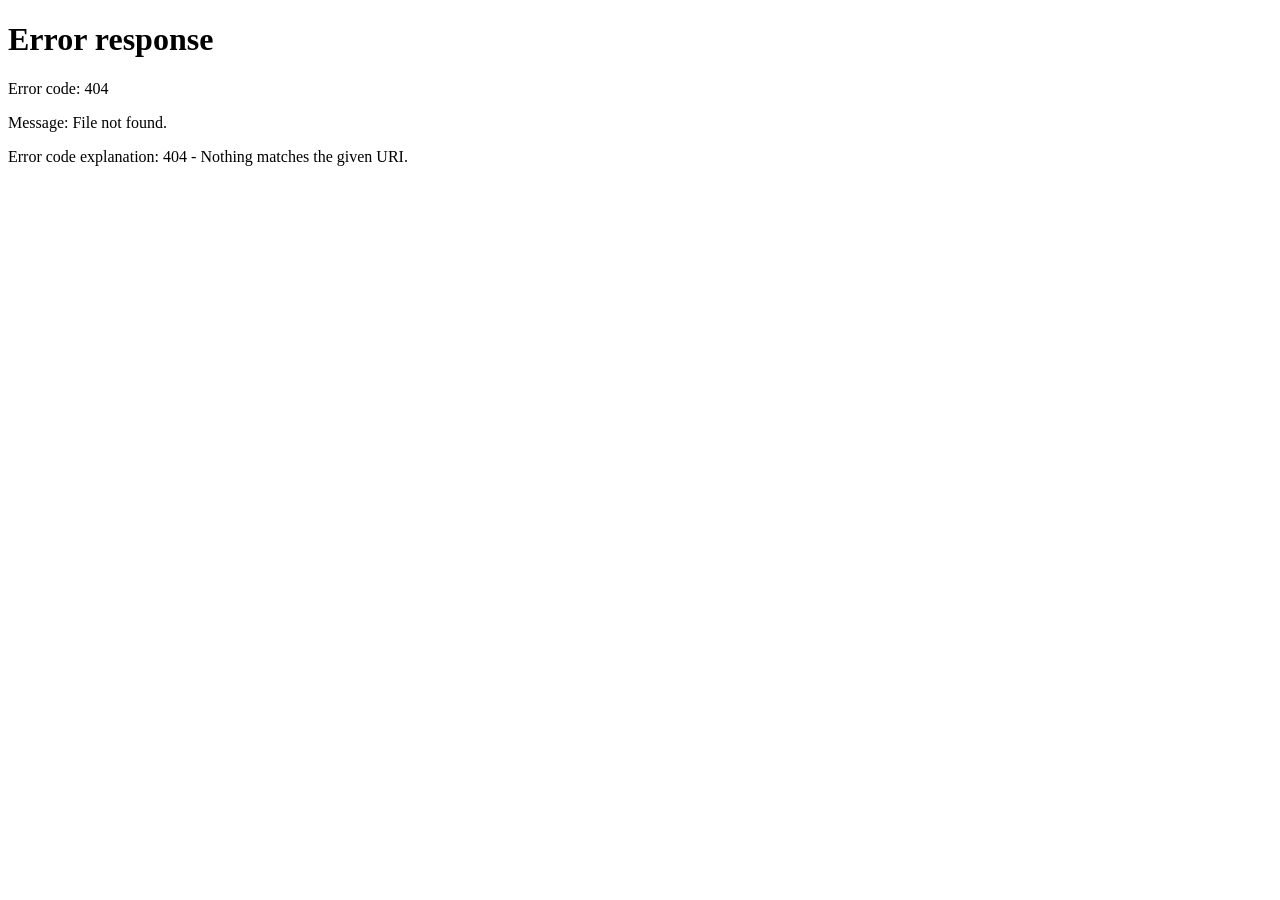
==== commit 6909d051: "Update index.html" ====
--- a/index.html
+++ b/index.html
@@ -2,263 +2,34 @@
 <html lang="pt-BR">
 <head>
   <meta charset="utf-8" />
-  <meta name="viewport" content="width=device-width, initial-scale=1, viewport-fit=cover" />
-  <title>Dashboard • Método Alto Ticket</title>
-  <meta name="description" content="Painel de módulos — Método Vendas de Alto Ticket." />
-  <meta name="theme-color" content="#0a0c12" />
-
-  <link rel="preconnect" href="https://fonts.googleapis.com">
-  <link rel="preconnect" href="https://fonts.gstatic.com" crossorigin>
-  <link href="https://fonts.googleapis.com/css2?family=Inter:wght@400;500;600;700;800;900&display=swap" rel="stylesheet">
-
-  <link rel="stylesheet" href="style.css" />
+  <meta name="viewport" content="width=device-width, initial-scale=1" />
+  <title>Método Vendas de Alto Ticket</title>
+  <meta name="description" content="Área de Membros — Método Vendas de Alto Ticket." />
+  <meta http-equiv="refresh" content="0; url=./members/index.html">
+  <style>
+    html,body{height:100%;margin:0}
+    body{
+      display:grid;place-items:center;
+      font-family: system-ui, -apple-system, Segoe UI, Roboto, Arial, sans-serif;
+      background:#0a0c12;color:#fff;
+    }
+    a{color:#fff}
+    .box{max-width:720px;padding:22px 18px;text-align:center}
+    .muted{opacity:.7;font-size:14px}
+    .btn{
+      display:inline-flex;align-items:center;justify-content:center;
+      padding:12px 14px;border-radius:999px;
+      border:1px solid rgba(255,255,255,.14);
+      background:rgba(255,255,255,.06);
+      text-decoration:none;margin-top:10px;
+    }
+  </style>
 </head>
-
 <body>
-  <!-- Fundo vivo / partículas / luzes -->
-  <canvas id="particles" aria-hidden="true"></canvas>
-  <div class="bg" aria-hidden="true">
-    <div class="aurora"></div>
-    <div class="vignette"></div>
-    <div class="noise"></div>
+  <div class="box">
+    <h1 style="margin:0 0 6px">Carregando Área de Membros…</h1>
+    <div class="muted">Se não redirecionar automaticamente, clique abaixo.</div>
+    <a class="btn" href="./members/index.html">Entrar na Área de Membros →</a>
   </div>
-
-  <!-- Watermark (logo gigante no fundo) -->
-  <div class="bg-watermark" aria-hidden="true"></div>
-
-  <!-- TOPBAR APP -->
-  <header class="app-header">
-    <div class="container app-header-inner">
-
-      <a class="brand" href="./index.html" aria-label="Voltar para o dashboard">
-        <span class="brand-mark" aria-hidden="true"></span>
-        <div class="brand-col">
-          <strong class="brand-name">MÉTODO • ALTO TICKET</strong>
-          <span class="brand-sub">Painel de Módulos</span>
-        </div>
-      </a>
-
-      <div class="app-actions">
-        <div class="searchWrap">
-          <svg class="searchIcon" width="18" height="18" viewBox="0 0 24 24" fill="none" aria-hidden="true">
-            <path d="M10.8 18.2a7.4 7.4 0 1 1 0-14.8 7.4 7.4 0 0 1 0 14.8Z" stroke="rgba(245,247,251,.85)" stroke-width="1.8"/>
-            <path d="M16.9 16.9 21 21" stroke="rgba(245,247,251,.85)" stroke-width="1.8" stroke-linecap="round"/>
-          </svg>
-          <input id="search" class="app-search" type="search" placeholder="Buscar módulo..." aria-label="Buscar módulo" />
-        </div>
-
-        <button class="btn btn-ghost" type="button" id="btnLogout">Sair</button>
-      </div>
-
-    </div>
-  </header>
-
-  <main class="app">
-    <div class="container">
-
-      <!-- HERO APP (mini) -->
-      <section class="app-hero">
-        <div class="heroLeft">
-          <h1 class="app-title">Seu painel</h1>
-          <p class="app-subtitle">Escolha um módulo para iniciar ou continuar.</p>
-
-          <div class="heroStats">
-            <div class="stat">
-              <div class="statLabel">Acesso</div>
-              <div class="statValue">Nível 1</div>
-            </div>
-            <div class="stat">
-              <div class="statLabel">Formato</div>
-              <div class="statValue">Operação guiada</div>
-            </div>
-            <div class="stat">
-              <div class="statLabel">Foco</div>
-              <div class="statValue">Comissão</div>
-            </div>
-          </div>
-        </div>
-
-        <div class="heroRight">
-          <div class="heroCard">
-            <div class="heroCardTop">
-              <span class="pill">Atalho</span>
-              <span class="badgeGold">Premium</span>
-            </div>
-            <h3>Continue de onde parou</h3>
-            <p>O painel destaca módulos em andamento e recomenda o próximo passo.</p>
-            <div class="heroCardBtns">
-              <a class="btn btn-primary" href="#modules">Ver módulos</a>
-              <button class="btn" type="button" id="btnFocus">Destacar “Em andamento”</button>
-            </div>
-          </div>
-        </div>
-      </section>
-
-      <!-- GRID DE MÓDULOS -->
-      <section class="section section-modules" id="modules">
-        <header class="section-header">
-          <h2 class="section-title">Módulos</h2>
-          <p class="section-subtitle">Filtre pelo nome, tag ou status. (Ex.: “Captação”, “Em andamento”, “Parcerias”)</p>
-        </header>
-
-        <div class="grid modules-grid" id="grid">
-
-          <!-- 01 -->
-          <article class="card module-card" data-title="Mentalidade de Dono e Alto Ticket" data-tag="Base mental" data-status="Não iniciado">
-            <div class="module-meta">
-              <span class="module-number">01</span>
-              <span class="module-tag">Base mental</span>
-            </div>
-            <h3 class="module-title">Mentalidade de Dono e Alto Ticket</h3>
-            <p class="module-desc">
-              Como dono pensa, por que comissão pequena trava sua vida e como posicionar alto ticket com execução real.
-            </p>
-            <div class="module-footer">
-              <span class="pill pill-muted">Não iniciado</span>
-              <a class="btn btn-primary" href="./modulo-01.html">Abrir</a>
-            </div>
-          </article>
-
-          <!-- 02 -->
-          <article class="card module-card" data-title="Entendendo o Mercado Automotivo" data-tag="Bastidores" data-status="Em andamento">
-            <div class="module-meta">
-              <span class="module-number">02</span>
-              <span class="module-tag">Bastidores</span>
-            </div>
-            <h3 class="module-title">Entendendo o Mercado Automotivo</h3>
-            <p class="module-desc">
-              Como loja pensa, o que o gerente quer e onde sua comissão existe dentro do lucro e do giro.
-            </p>
-            <div class="module-footer">
-              <span class="pill pill-warn">Em andamento</span>
-              <a class="btn btn-primary" href="./modulo-02.html">Abrir</a>
-            </div>
-          </article>
-
-          <!-- 03 -->
-          <article class="card module-card" data-title="Estratégia das 10 Lojas" data-tag="Parcerias" data-status="Não iniciado">
-            <div class="module-meta">
-              <span class="module-number">03</span>
-              <span class="module-tag">Parcerias</span>
-            </div>
-            <h3 class="module-title">Estratégia das 10 Lojas</h3>
-            <p class="module-desc">
-              Como mapear 10 lojas e fechar pelo menos 3 parcerias para nunca ficar refém de uma só.
-            </p>
-            <div class="module-footer">
-              <span class="pill pill-muted">Não iniciado</span>
-              <a class="btn btn-primary" href="./modulo-03.html">Abrir</a>
-            </div>
-          </article>
-
-          <!-- 04 Featured -->
-          <article class="card module-card module-card-featured" data-title="Estrutura da Parceria" data-tag="Acordo" data-status="Alta prioridade">
-            <div class="module-meta">
-              <span class="module-number">04</span>
-              <span class="module-tag">Acordo</span>
-            </div>
-            <h3 class="module-title">Estrutura da Parceria</h3>
-            <p class="module-desc">
-              Como alinhar comissão, registro, prazo e regras mínimas para reduzir risco e proteger a operação.
-            </p>
-            <ul class="module-points">
-              <li>Comissão definida e registrável</li>
-              <li>Regra de encaminhamento</li>
-              <li>Confirmação e proteção</li>
-            </ul>
-            <div class="module-footer">
-              <span class="pill pill-good">Alta prioridade</span>
-              <a class="btn btn-primary" href="./modulo-04.html">Abrir →</a>
-            </div>
-          </article>
-
-          <!-- 05 -->
-          <article class="card module-card" data-title="Captação Digital" data-tag="Captação" data-status="Não iniciado">
-            <div class="module-meta">
-              <span class="module-number">05</span>
-              <span class="module-tag">Captação</span>
-            </div>
-            <h3 class="module-title">Captação Digital</h3>
-            <p class="module-desc">
-              Marketplace e grupos regionais, copy simples e posicionamento para gerar leads sem parecer “desesperado”.
-            </p>
-            <ul class="module-points">
-              <li>Oferta curta e direta</li>
-              <li>Filtro de lead ruim</li>
-              <li>Rotina de postagem</li>
-            </ul>
-            <div class="module-footer">
-              <span class="pill pill-muted">Não iniciado</span>
-              <a class="btn btn-primary" href="./modulo-05.html">Abrir →</a>
-            </div>
-          </article>
-
-          <!-- 06 -->
-          <article class="card module-card" data-title="Atendimento Estratégico" data-tag="Atendimento" data-status="Bloqueado">
-            <div class="module-meta">
-              <span class="module-number">06</span>
-              <span class="module-tag">Atendimento</span>
-            </div>
-            <h3 class="module-title">Atendimento Estratégico</h3>
-            <p class="module-desc">
-              Perguntas certas, qualificação, encaminhamento profissional e controle do cliente até o fechamento.
-            </p>
-            <div class="module-footer">
-              <span class="pill pill-lock">Bloqueado</span>
-              <a class="btn btn-primary" href="./modulo-06.html">Abrir</a>
-            </div>
-          </article>
-
-          <!-- 07 -->
-          <article class="card module-card" data-title="Controle e Blindagem" data-tag="Blindagem" data-status="Não iniciado">
-            <div class="module-meta">
-              <span class="module-number">07</span>
-              <span class="module-tag">Blindagem</span>
-            </div>
-            <h3 class="module-title">Controle e Blindagem</h3>
-            <p class="module-desc">
-              Rotina simples de registro e acompanhamento para reduzir “furo” e garantir rastreio de indicação.
-            </p>
-            <div class="module-footer">
-              <span class="pill pill-muted">Não iniciado</span>
-              <a class="btn btn-primary" href="./modulo-07.html">Abrir</a>
-            </div>
-          </article>
-
-          <!-- 08 -->
-          <article class="card module-card" data-title="Primeiras Vendas e Escala" data-tag="Escala" data-status="Não iniciado">
-            <div class="module-meta">
-              <span class="module-number">08</span>
-              <span class="module-tag">Escala</span>
-            </div>
-            <h3 class="module-title">Primeiras Vendas e Escala</h3>
-            <p class="module-desc">
-              Plano de execução e como crescer com mais lojas e região sem bagunçar a operação.
-            </p>
-            <div class="module-footer">
-              <span class="pill pill-muted">Não iniciado</span>
-              <a class="btn btn-primary" href="./modulo-08.html">Abrir</a>
-            </div>
-          </article>
-
-        </div>
-
-        <div class="hintRow">
-          <span class="hint">Dica: use a busca para filtrar. Clique em um card para abrir.</span>
-          <span class="mini">© <span id="year"></span> Método Vendas de Alto Ticket</span>
-        </div>
-      </section>
-
-    </div>
-  </main>
-
-  <footer class="site-footer">
-    <div class="container footer-inner">
-      <p class="footer-text">© <span id="year2"></span> Método Vendas de Alto Ticket</p>
-      <p class="footer-text footer-muted">Dashboard • Nível 1</p>
-    </div>
-  </footer>
-
-  <script src="script.js"></script>
 </body>
 </html>
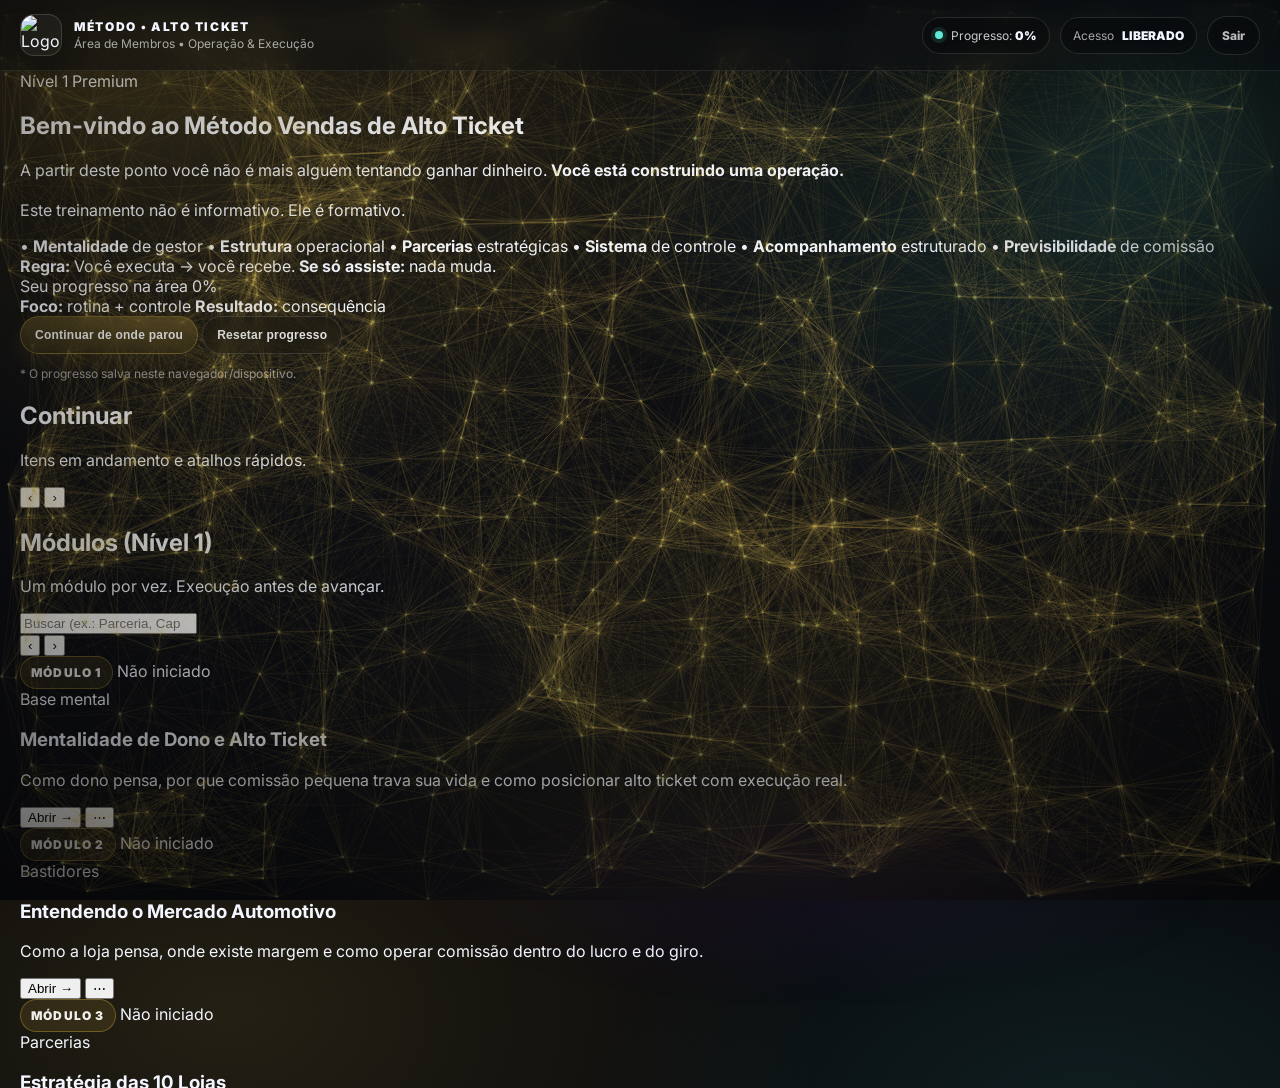
==== commit 03ee2b8d: "Update index.html" ====
--- a/index.html
+++ b/index.html
@@ -33,3 +33,4 @@
   </div>
 </body>
 </html>
+
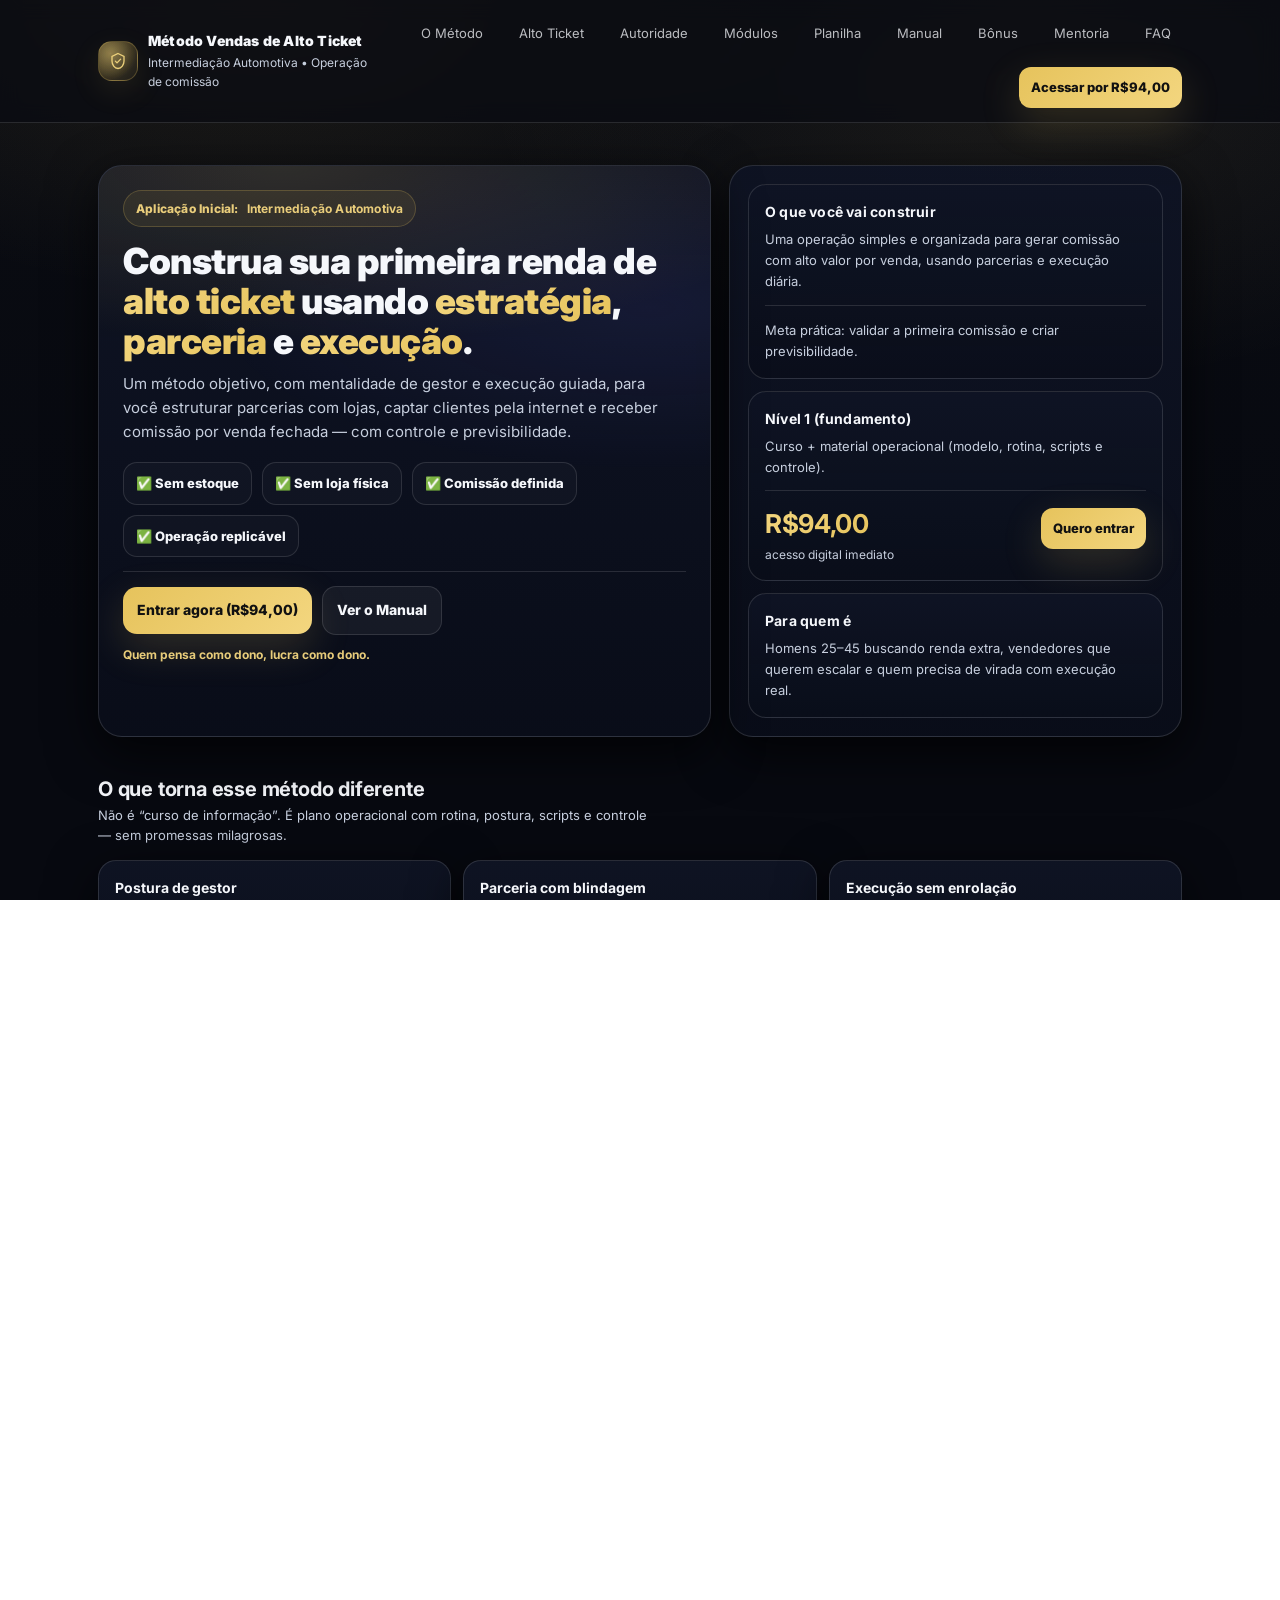
==== commit 67334530: "Update index.html" ====
--- a/index.html
+++ b/index.html
@@ -2,35 +2,1187 @@
 <html lang="pt-BR">
 <head>
   <meta charset="utf-8" />
-  <meta name="viewport" content="width=device-width, initial-scale=1" />
-  <title>Método Vendas de Alto Ticket</title>
-  <meta name="description" content="Área de Membros — Método Vendas de Alto Ticket." />
-  <meta http-equiv="refresh" content="0; url=./members/index.html">
+  <meta name="viewport" content="width=device-width,initial-scale=1" />
+  <title>Método Vendas de Alto Ticket — Intermediação Automotiva</title>
+  <meta name="description" content="Construa sua primeira renda de alto ticket usando apenas estratégia, parceria e execução. Aplicação inicial: Intermediação Automotiva. Quem pensa como dono, lucra como dono." />
+  <meta name="theme-color" content="#0a0c12" />
+
+  <!-- Open Graph -->
+  <meta property="og:title" content="Método Vendas de Alto Ticket" />
+  <meta property="og:description" content="Intermediação Automotiva • Estratégia • Parceria • Execução. Quem pensa como dono, lucra como dono." />
+  <meta property="og:type" content="website" />
+
+  <!-- Font -->
+  <link rel="preconnect" href="https://fonts.googleapis.com">
+  <link rel="preconnect" href="https://fonts.gstatic.com" crossorigin>
+  <link href="https://fonts.googleapis.com/css2?family=Inter:wght@400;500;600;700;800;900&display=swap" rel="stylesheet">
+
   <style>
-    html,body{height:100%;margin:0}
+    :root{
+      --bg:#0a0c12;
+      --bg2:#0f1320;
+
+      /* MAIS ESCURO (melhor leitura) */
+      --card:#0f1424;
+      --card2:#0b1020;
+      --card3:#10182b;
+
+      --text:#f5f7fb;
+      --muted:#c7cfde;
+      --line:rgba(255,255,255,.12);
+      --gold:#e6c35c;
+      --gold2:#f3d67f;
+      --shadow: 0 16px 50px rgba(0,0,0,.72);
+      --radius: 18px;
+      --radius2: 24px;
+      --max: 1120px;
+    }
+
+    *{box-sizing:border-box}
+    html,body{height:100%}
+    html, body{overflow-x:hidden;}
     body{
-      display:grid;place-items:center;
-      font-family: system-ui, -apple-system, Segoe UI, Roboto, Arial, sans-serif;
-      background:#0a0c12;color:#fff;
-    }
-    a{color:#fff}
-    .box{max-width:720px;padding:22px 18px;text-align:center}
-    .muted{opacity:.7;font-size:14px}
+      margin:0;
+      font-family: Inter, system-ui, -apple-system, Segoe UI, Roboto, Arial, sans-serif;
+      color:var(--text);
+      background:
+        radial-gradient(900px 500px at 20% 0%, rgba(230,195,92,.10), transparent 60%),
+        radial-gradient(900px 500px at 80% 10%, rgba(243,214,127,.08), transparent 60%),
+        linear-gradient(180deg, var(--bg), #070910 70%);
+      line-height:1.6;
+    }
+
+    p, h1, h2, h3, h4, a, li, span, strong{
+      overflow-wrap:anywhere;
+      word-break:break-word;
+    }
+
+    a{color:inherit; text-decoration:none}
+    .wrap{max-width:var(--max); margin:0 auto; padding:0 18px}
+
+    /* Topbar */
+    .topbar{
+      position:sticky; top:0; z-index:50;
+      backdrop-filter: blur(10px);
+      background: rgba(10,12,18,.74);
+      border-bottom: 1px solid var(--line);
+    }
+    .nav{
+      display:flex; align-items:center; justify-content:space-between;
+      padding:14px 0;
+      gap:12px;
+      min-width:0;
+    }
+    .brand{
+      display:flex; align-items:center; gap:10px;
+      min-width:0;
+    }
+    .logo{
+      width:40px; height:40px; border-radius:14px;
+      background: radial-gradient(circle at 30% 30%, rgba(243,214,127,.45), rgba(230,195,92,.10) 55%, rgba(0,0,0,.0) 70%),
+                  linear-gradient(135deg, rgba(230,195,92,.20), rgba(243,214,127,.08));
+      border: 1px solid rgba(230,195,92,.28);
+      box-shadow: 0 10px 30px rgba(230,195,92,.10);
+      display:grid; place-items:center;
+      position:relative;
+      overflow:hidden;
+      flex:0 0 auto;
+    }
+    .logo:before{
+      content:"";
+      position:absolute; inset:-2px;
+      background: conic-gradient(from 120deg, rgba(230,195,92,.0), rgba(230,195,92,.35), rgba(243,214,127,.0));
+      filter: blur(12px);
+      opacity:.55;
+    }
+    .logo svg{position:relative; z-index:2}
+    .brand h1{
+      font-size:14px; margin:0; font-weight:900; letter-spacing:.2px;
+    }
+    .brand p{
+      margin:0; font-size:12px; color:var(--muted);
+    }
+
+    .menu{
+      display:flex; gap:14px; align-items:center;
+      flex-wrap:wrap;
+      justify-content:flex-end;
+      min-width:0;
+    }
+    .menu a{
+      font-size:13px; color: rgba(245,247,251,.75);
+      padding:8px 10px; border-radius:12px;
+      border: 1px solid transparent;
+      white-space:nowrap;
+    }
+    .menu a:hover{
+      color: rgba(245,247,251,1);
+      border-color: var(--line);
+      background: rgba(255,255,255,.03);
+    }
+
     .btn{
-      display:inline-flex;align-items:center;justify-content:center;
-      padding:12px 14px;border-radius:999px;
-      border:1px solid rgba(255,255,255,.14);
-      background:rgba(255,255,255,.06);
-      text-decoration:none;margin-top:10px;
+      display:inline-flex; align-items:center; justify-content:center;
+      padding:12px 14px;
+      border-radius: 14px;
+      font-weight: 800;
+      font-size: 14px;
+      border: 1px solid var(--line);
+      background: rgba(255,255,255,.05);
+      gap:10px;
+      transition: transform .12s ease, background .12s ease, border-color .12s ease, opacity .12s ease;
+      cursor:pointer;
+      user-select:none;
+      white-space:nowrap;
+      color: var(--text);
+      max-width:100%;
+    }
+    .btn:hover{transform: translateY(-1px); background: rgba(255,255,255,.06); border-color: rgba(255,255,255,.16)}
+    .btn.primary{
+      background: linear-gradient(135deg, var(--gold), var(--gold2));
+      color:#111;
+      border:none;
+      box-shadow: 0 14px 40px rgba(230,195,92,.18);
+    }
+    .btn.primary:hover{opacity:.95}
+    .btn.small{padding:10px 12px; font-size:13px; border-radius:12px}
+
+    .pill{
+      display:inline-flex; align-items:center; gap:8px;
+      padding:8px 12px;
+      border-radius: 999px;
+      border: 1px solid rgba(230,195,92,.22);
+      background: rgba(230,195,92,.08);
+      color: rgba(243,214,127,.95);
+      font-weight:800;
+      font-size: 12px;
+      letter-spacing:.2px;
+    }
+
+    .hero{ padding: 42px 0 10px; }
+    .heroGrid{
+      display:grid;
+      grid-template-columns: 1.15fr .85fr;
+      gap:18px;
+      align-items:stretch;
+      min-width:0;
+    }
+    @media (max-width: 980px){
+      .heroGrid{grid-template-columns: 1fr; }
+      .menu{justify-content:flex-start}
+    }
+
+    /* CARD MAIS ESCURO (legibilidade) */
+    .card{
+      background: linear-gradient(180deg, rgba(15,20,36,.96), rgba(10,14,26,.90));
+      border: 1px solid rgba(255,255,255,.13);
+      border-radius: var(--radius2);
+      box-shadow: var(--shadow);
+    }
+
+    .heroMain{
+      padding: 24px;
+      position:relative;
+      overflow:hidden;
+    }
+    .heroMain:before{
+      content:"";
+      position:absolute; inset:-1px;
+      background: radial-gradient(800px 260px at 30% 0%, rgba(230,195,92,.16), transparent 70%),
+                  radial-gradient(700px 260px at 90% 25%, rgba(99,102,241,.10), transparent 65%);
+      opacity:.95;
+      pointer-events:none;
+    }
+    .heroMain > *{position:relative; z-index:2}
+
+    .hTitle{
+      margin:14px 0 10px;
+      font-size: 36px;
+      line-height:1.12;
+      letter-spacing: -0.5px;
+      font-weight: 900;
+    }
+    .hTitle .gold{
+      background: linear-gradient(135deg, var(--gold2), var(--gold));
+      -webkit-background-clip:text;
+      background-clip:text;
+      color:transparent;
+    }
+    .sub{
+      margin:0 0 18px;
+      color: var(--muted);
+      font-size: 15px;
+      max-width: 62ch;
+    }
+    .kv{display:flex; gap:10px; flex-wrap:wrap; margin: 14px 0 0;}
+    .kv .tag{
+      padding:10px 12px;
+      border-radius: 14px;
+      border: 1px solid rgba(255,255,255,.12);
+      background: rgba(255,255,255,.025);
+      color: var(--text);
+      font-weight: 800;
+      font-size: 13px;
+    }
+
+    .divider{ height:1px; background: var(--line); margin: 14px 0; }
+    .mini{ font-size:12px; color:var(--muted) }
+
+    .heroSide{
+      padding: 18px;
+      display:flex;
+      flex-direction:column;
+      gap:12px;
+      min-width:0;
+    }
+    .sideBox{
+      padding:16px;
+      border-radius: var(--radius);
+      border: 1px solid rgba(255,255,255,.13);
+      background: linear-gradient(180deg, rgba(15,20,36,.96), rgba(10,14,26,.90));
+    }
+    .sideBox h3{margin:0 0 6px; font-size:14px; letter-spacing:.2px}
+    .sideBox p{margin:0; color:var(--muted); font-size:13px}
+    .price{
+      display:flex; align-items:baseline; justify-content:space-between; gap:12px;
+      margin-top:12px;
+      padding-top:12px;
+      border-top:1px solid var(--line);
+      min-width:0;
+    }
+    .price strong{
+      font-size: 26px;
+      letter-spacing:-.3px;
+      background: linear-gradient(135deg, var(--gold2), var(--gold));
+      -webkit-background-clip:text;
+      background-clip:text;
+      color:transparent;
+    }
+
+    section{ padding: 26px 0; }
+    .secHead{
+      display:flex; align-items:flex-end; justify-content:space-between; gap:12px;
+      margin-bottom: 14px;
+      min-width:0;
+    }
+    .secHead h2{ margin:0; font-size: 20px; letter-spacing:-.2px; }
+    .secHead p{ margin:0; color: var(--muted); font-size: 13px; max-width: 70ch; }
+
+    .grid3{display:grid; grid-template-columns: repeat(3,1fr); gap:12px}
+    .grid2{display:grid; grid-template-columns: repeat(2,1fr); gap:12px}
+    @media (max-width: 980px){
+      .grid3{grid-template-columns: 1fr}
+      .grid2{grid-template-columns: 1fr}
+    }
+
+    /* CONTAINER MAIS ESCURO (leitura) */
+    .feat{
+      padding:16px;
+      border-radius: var(--radius);
+      border: 1px solid rgba(255,255,255,.13);
+      background: linear-gradient(180deg, rgba(15,20,36,.96), rgba(10,14,26,.90));
+      box-shadow: var(--shadow);
+    }
+    .feat h3{margin:0 0 6px; font-size:14px}
+    .feat p{margin:10px 0 0; color:var(--muted); font-size:13px}
+    .feat p:first-of-type{margin-top:0}
+
+    .list{
+      margin:10px 0 0; padding-left: 18px;
+      color: var(--muted);
+      font-size:13px;
+    }
+    .list li{margin:6px 0}
+
+    .note{
+      border-left: 3px solid rgba(230,195,92,.80);
+      padding: 10px 12px;
+      border-radius: 12px;
+      background: rgba(230,195,92,.08);
+      color: rgba(243,214,127,.95);
+      font-weight:700;
+      font-size: 13px;
+    }
+
+    .cta{
+      padding: 22px;
+      border-radius: var(--radius2);
+      border: 1px solid rgba(230,195,92,.22);
+      background: radial-gradient(900px 260px at 15% 10%, rgba(230,195,92,.18), transparent 70%),
+                  linear-gradient(180deg, rgba(255,255,255,.04), rgba(0,0,0,.10));
+      display:flex; align-items:center; justify-content:space-between; gap:14px;
+      box-shadow: 0 18px 60px rgba(230,195,92,.10);
+      min-width:0;
+    }
+    .cta h3{margin:0; font-size:16px}
+    .cta p{margin:6px 0 0; color:var(--muted); font-size:13px}
+    @media (max-width: 980px){
+      .cta{flex-direction:column; align-items:flex-start}
+    }
+
+    .photoGrid{ display:grid; grid-template-columns: 1fr 1fr; gap:12px; }
+    @media (max-width: 980px){ .photoGrid{grid-template-columns:1fr} }
+    .photo{
+      border-radius: 18px;
+      border: 1px solid rgba(255,255,255,.13);
+      background:
+        radial-gradient(600px 240px at 20% 0%, rgba(230,195,92,.16), transparent 60%),
+        rgba(255,255,255,.02);
+      overflow:hidden;
+      min-height: 320px;
+      display:flex;
+      align-items:center;
+      justify-content:center;
+      text-align:center;
+      padding:18px;
+      box-shadow: var(--shadow);
+    }
+    .photo strong{
+      display:block;
+      font-size: 13px;
+      color: rgba(243,214,127,.95);
+      letter-spacing:.2px;
+    }
+    .photo span{
+      display:block;
+      margin-top:8px;
+      font-size:12px;
+      color: var(--muted);
+    }
+
+    .twoCol{display:grid; grid-template-columns: 1fr 1fr; gap:12px;}
+    @media (max-width: 980px){ .twoCol{grid-template-columns:1fr} }
+    .ok{border-color: rgba(16,185,129,.25); background: rgba(16,185,129,.06);}
+    .no{border-color: rgba(239,68,68,.22); background: rgba(239,68,68,.05);}
+
+    .module{
+      padding:16px;
+      border-radius: var(--radius);
+      border: 1px solid rgba(255,255,255,.12);
+      background: linear-gradient(180deg, rgba(15,20,36,.88), rgba(10,14,26,.80));
+      box-shadow: var(--shadow);
+    }
+    .module .top{
+      display:flex; align-items:center; justify-content:space-between; gap:10px;
+      margin-bottom: 8px;
+      min-width:0;
+    }
+    .badge{
+      font-size:12px; font-weight:900;
+      color: rgba(243,214,127,.95);
+      background: rgba(230,195,92,.10);
+      border: 1px solid rgba(230,195,92,.20);
+      padding:6px 10px;
+      border-radius:999px;
+    }
+
+    details{
+      border: 1px solid rgba(255,255,255,.13);
+      border-radius: var(--radius);
+      background: rgba(255,255,255,.02);
+      padding: 14px;
+    }
+    details + details{margin-top:10px}
+    summary{
+      cursor:pointer;
+      font-weight:900;
+      list-style:none;
+      display:flex; align-items:center; justify-content:space-between; gap:10px;
+    }
+    summary::-webkit-details-marker{display:none}
+    .muted{color:var(--muted)}
+
+    .inputs{
+      display:grid;
+      grid-template-columns: 1fr 1fr;
+      gap:10px;
+      margin-top:10px;
+    }
+    @media (max-width: 980px){ .inputs{grid-template-columns:1fr} }
+    input, textarea{
+      width:100%;
+      padding: 12px 12px;
+      border-radius: 14px;
+      border: 1px solid rgba(255,255,255,.13);
+      background: rgba(0,0,0,.28);
+      color: var(--text);
+      outline:none;
+      font-family: inherit;
+      font-size: 14px;
+    }
+    textarea{min-height: 120px; resize: vertical}
+    .formRow{display:flex; gap:10px; flex-wrap:wrap; align-items:center; justify-content:space-between; margin-top:10px}
+    .hint{font-size:12px; color:var(--muted)}
+
+    .tableWrap{
+      overflow:auto;
+      border-radius: 16px;
+      border:1px solid rgba(255,255,255,.13);
+      max-width:100%;
+      background: rgba(0,0,0,.16);
+    }
+    table{
+      width:100%;
+      border-collapse: collapse;
+      min-width: 820px;
+      background: rgba(0,0,0,.14);
+    }
+    th, td{
+      padding: 12px 12px;
+      border-bottom: 1px solid rgba(255,255,255,.06);
+      font-size: 13px;
+      color: var(--muted);
+      vertical-align: top;
+    }
+    th{
+      text-align:left;
+      color: var(--text);
+      font-weight: 900;
+      background: rgba(255,255,255,.04);
+    }
+    tr:hover td{background: rgba(255,255,255,.02); color: var(--text)}
+
+    .footer{
+      padding: 26px 0 34px;
+      border-top: 1px solid var(--line);
+      color: var(--muted);
+      font-size: 12px;
+    }
+
+    /* Mobile */
+    @media (max-width: 720px){
+      .wrap{padding:0 14px}
+      .nav{padding:10px 0; flex-wrap:wrap; gap:10px}
+
+      .logo{width:34px; height:34px; border-radius:12px}
+      .brand h1{font-size:13px}
+      .brand p{font-size:11px}
+
+      .menu{
+        width:100%;
+        flex-wrap:nowrap;
+        overflow-x:auto;
+        overflow-y:hidden;
+        -webkit-overflow-scrolling: touch;
+        justify-content:flex-start;
+        padding-bottom:6px;
+      }
+      .menu::-webkit-scrollbar{height:0}
+      .menu a{font-size:12px; padding:7px 9px}
+
+      .btn.small{padding:9px 11px; font-size:12px}
+
+      .hero{padding:26px 0 8px}
+      .hTitle{font-size:28px}
+    }
+
+    @media (max-width: 420px){
+      .brand p{display:none}
+      .hTitle{font-size:26px}
     }
   </style>
 </head>
+
 <body>
-  <div class="box">
-    <h1 style="margin:0 0 6px">Carregando Área de Membros…</h1>
-    <div class="muted">Se não redirecionar automaticamente, clique abaixo.</div>
-    <a class="btn" href="./members/index.html">Entrar na Área de Membros →</a>
+  <!-- TOPBAR -->
+  <div class="topbar">
+    <div class="wrap">
+      <div class="nav">
+        <div class="brand">
+          <div class="logo" aria-hidden="true">
+            <svg width="18" height="18" viewBox="0 0 24 24" fill="none">
+              <path d="M12 2l8 4v6c0 5-3.4 9.6-8 10-4.6-.4-8-5-8-10V6l8-4Z" stroke="rgba(243,214,127,.95)" stroke-width="1.8"/>
+              <path d="M8.5 12.2l2.2 2.3 4.8-5" stroke="rgba(243,214,127,.95)" stroke-width="1.8" stroke-linecap="round" stroke-linejoin="round"/>
+            </svg>
+          </div>
+          <div>
+            <h1>Método Vendas de Alto Ticket</h1>
+            <p>Intermediação Automotiva • Operação de comissão</p>
+          </div>
+        </div>
+
+        <div class="menu">
+          <a href="#metodo">O Método</a>
+          <a href="#alto-ticket">Alto Ticket</a>
+          <a href="#autoridade">Autoridade</a>
+          <a href="#modulos">Módulos</a>
+          <a href="#planilha">Planilha</a>
+          <a href="#manual">Manual</a>
+          <a href="#bonus">Bônus</a>
+          <a href="#mentor">Mentoria</a>
+          <a href="#faq">FAQ</a>
+          <a class="btn primary small" href="#comprar">Acessar por R$94,00</a>
+        </div>
+      </div>
+    </div>
   </div>
+
+  <!-- HERO -->
+  <header class="hero">
+    <div class="wrap">
+      <div class="heroGrid">
+        <div class="card heroMain">
+          <span class="pill">Aplicação Inicial: <strong style="color:rgba(243,214,127,.95)">Intermediação Automotiva</strong></span>
+          <h2 class="hTitle">
+            Construa sua primeira renda de <span class="gold">alto ticket</span> usando
+            <span class="gold">estratégia</span>, <span class="gold">parceria</span> e <span class="gold">execução</span>.
+          </h2>
+          <p class="sub">
+            Um método objetivo, com mentalidade de gestor e execução guiada, para você estruturar parcerias com lojas,
+            captar clientes pela internet e receber comissão por venda fechada — com controle e previsibilidade.
+          </p>
+
+          <div class="kv">
+            <div class="tag">✅ Sem estoque</div>
+            <div class="tag">✅ Sem loja física</div>
+            <div class="tag">✅ Comissão definida</div>
+            <div class="tag">✅ Operação replicável</div>
+          </div>
+
+          <div class="divider"></div>
+
+          <div style="display:flex; gap:10px; flex-wrap:wrap; align-items:center">
+            <a class="btn primary" href="#comprar">Entrar agora (R$94,00)</a>
+            <a class="btn" href="#manual">Ver o Manual</a>
+            <span class="mini"><strong style="color:rgba(243,214,127,.95)">Quem pensa como dono, lucra como dono.</strong></span>
+          </div>
+        </div>
+
+        <aside class="card heroSide">
+          <div class="sideBox" id="metodo">
+            <h3>O que você vai construir</h3>
+            <p>Uma operação simples e organizada para gerar comissão com alto valor por venda, usando parcerias e execução diária.</p>
+            <div class="divider"></div>
+            <p class="mini">Meta prática: validar a primeira comissão e criar previsibilidade.</p>
+          </div>
+
+          <div class="sideBox">
+            <h3>Nível 1 (fundamento)</h3>
+            <p>Curso + material operacional (modelo, rotina, scripts e controle).</p>
+            <div class="price">
+              <div>
+                <strong>R$94,00</strong>
+                <div class="mini">acesso digital imediato</div>
+              </div>
+              <a class="btn primary small" href="#comprar">Quero entrar</a>
+            </div>
+          </div>
+
+          <div class="sideBox">
+            <h3>Para quem é</h3>
+            <p>Homens 25–45 buscando renda extra, vendedores que querem escalar e quem precisa de virada com execução real.</p>
+          </div>
+        </aside>
+      </div>
+    </div>
+  </header>
+
+  <main>
+    <!-- DIFERENCIAL -->
+    <section>
+      <div class="wrap">
+        <div class="secHead">
+          <div>
+            <h2>O que torna esse método diferente</h2>
+            <p>Não é “curso de informação”. É plano operacional com rotina, postura, scripts e controle — sem promessas milagrosas.</p>
+          </div>
+        </div>
+
+        <div class="grid3">
+          <div class="feat">
+            <h3>Postura de gestor</h3>
+            <p>Você não pede favor. Você oferece fluxo e estrutura. A loja entende você como parceiro.</p>
+            <ul class="list">
+              <li>Abordagem profissional</li>
+              <li>Negociação com clareza</li>
+              <li>Controle de operação</li>
+            </ul>
+          </div>
+          <div class="feat">
+            <h3>Parceria com blindagem</h3>
+            <p>Você aprende a reduzir risco com registros simples e rotina de acompanhamento.</p>
+            <ul class="list">
+              <li>Registro do lead</li>
+              <li>Confirmação do encaminhamento</li>
+              <li>Proteção de comissão</li>
+            </ul>
+          </div>
+          <div class="feat">
+            <h3>Execução sem enrolação</h3>
+            <p>Plano prático e checklists para sair do “vou fazer” e entrar no “fiz e recebi”.</p>
+            <ul class="list">
+              <li>Mapa de lojas</li>
+              <li>Rotina de captação</li>
+              <li>Follow-up até fechar</li>
+            </ul>
+          </div>
+        </div>
+
+        <div style="margin-top:14px" class="note">
+          Importante: “rápido” porque a comissão pode ser alta. “fácil” porque é direto. Mas exige trabalho e execução.
+        </div>
+      </div>
+    </section>
+
+    <!-- ALTO TICKET -->
+    <section id="alto-ticket">
+      <div class="wrap">
+        <div class="secHead">
+          <div>
+            <h2>O que é Venda de Alto Ticket (de verdade)</h2>
+            <p>Sem glamour. Alto ticket não é “preço alto”: é margem + comissão + processo + posicionamento.</p>
+          </div>
+        </div>
+
+        <div class="grid3">
+          <div class="feat">
+            <h3>Baixo Ticket</h3>
+            <p>Produto barato. Volume grande. Muito atendimento e pouca margem por venda.</p>
+            <ul class="list">
+              <li>Ganha pouco por venda</li>
+              <li>Depende de escala e tráfego</li>
+              <li>Erros comem lucro rápido</li>
+            </ul>
+          </div>
+          <div class="feat">
+            <h3>High Ticket (Alto Ticket)</h3>
+            <p>Ticket maior. Menos vendas para fazer resultado. Exige posicionamento e processo.</p>
+            <ul class="list">
+              <li>Ganha mais por venda</li>
+              <li>Follow-up vira obrigação</li>
+              <li>Controle protege comissão</li>
+            </ul>
+          </div>
+          <div class="feat">
+            <h3>Por que surgiu esse método</h3>
+            <p>Porque muita gente até gera oportunidade… mas perde comissão por falta de estrutura.</p>
+            <ul class="list">
+              <li>Parceria sem registro</li>
+              <li>Lead sem controle</li>
+              <li>Venda “some” no caminho</li>
+            </ul>
+          </div>
+        </div>
+
+        <div style="margin-top:14px" class="cta">
+          <div>
+            <h3>Alto ticket não é motivação. É processo.</h3>
+            <p>O método existe pra transformar indicação em operação rastreável.</p>
+          </div>
+          <a class="btn primary" href="#comprar">Acessar por R$94,00</a>
+        </div>
+      </div>
+    </section>
+
+    <!-- AUTORIDADE -->
+    <section id="autoridade">
+      <div class="wrap">
+        <div class="secHead">
+          <div>
+            <h2>Quem está por trás do Método</h2>
+            <p>Posicionamento de gestor + vivência real no campo: da operação à gestão estratégica.</p>
+          </div>
+        </div>
+
+        <div class="grid2">
+          <div class="feat">
+            <h3>Da operação à gestão estratégica</h3>
+            <p>
+              Iniciei no telemarketing em 2009, aos 17 anos, vendendo cartão de crédito.
+              Em poucas semanas fui reconhecido por vendas longas, bem argumentadas e com qualidade.
+            </p>
+            <p>
+              Trabalhei por anos atendendo público diariamente — call center, entregas, gás e água, estacionamento e operação comercial.
+              Até que deixei de ser funcionário e comprei minha própria empresa, assumindo duas unidades.
+            </p>
+            <p>
+              Entrei no mercado automotivo como vendedor e, em pouco tempo, assumi gerência e depois a gestão de duas lojas simultaneamente.
+            </p>
+            <p>
+              Mais tarde, voltei ao call center e fui promovido em 15 dias. Em 11 meses já coordenava uma operação.
+              Hoje atuo como gestor empresarial e desenvolvimento pessoal/profissional, liderando treinamento interno e capacitação de parceiros,
+              com foco em alavancar resultados.
+            </p>
+            <div class="divider"></div>
+            <p class="mini"><strong style="color:rgba(243,214,127,.95)">Quem pensa como dono, lucra como dono.</strong></p>
+          </div>
+
+          <div class="feat">
+            <div class="photoGrid" style="margin-top:6px">
+              <div class="photo">
+                <div>
+                  <strong>FOTO INSTITUCIONAL SUA AQUI</strong>
+                  <span>(substitua por uma imagem depois)</span>
+                </div>
+              </div>
+              <div class="photo">
+                <div>
+                  <strong>FOTO “NA OPERAÇÃO” AQUI</strong>
+                  <span>(substitua por uma imagem depois)</span>
+                </div>
+              </div>
+            </div>
+          </div>
+        </div>
+
+        <div style="margin-top:14px" class="cta">
+          <div>
+            <h3>Eu não ensino teoria. Eu ensino estrutura.</h3>
+            <p>Resultado não é acaso. É método, posicionamento e execução disciplinada.</p>
+          </div>
+          <a class="btn primary" href="#comprar">Acessar o método</a>
+        </div>
+      </div>
+    </section>
+
+    <!-- PARA QUEM É / NÃO É -->
+    <section>
+      <div class="wrap">
+        <div class="secHead">
+          <div>
+            <h2>Para quem é (e para quem não é)</h2>
+            <p></p>
+          </div>
+        </div>
+
+        <div class="twoCol">
+          <div class="feat ok">
+            <h3>✅ É para você se...</h3>
+            <ul class="list">
+              <li>Quer renda extra com comissão maior por venda</li>
+              <li>Tem disposição para trabalhar e executar diariamente</li>
+              <li>Quer aprender parceria, atendimento e acompanhamento</li>
+              <li>Prefere estrutura e rotina ao invés de “achismo”</li>
+            </ul>
+          </div>
+
+          <div class="feat no">
+            <h3>❌ Não é para você se...</h3>
+            <ul class="list">
+              <li>Busca dinheiro fácil sem execução</li>
+              <li>Quer “atalho” sem criar parcerias</li>
+              <li>Não quer conversar com lojas e clientes</li>
+              <li>Desiste rápido quando precisa acompanhar</li>
+            </ul>
+          </div>
+        </div>
+      </div>
+    </section>
+
+    <!-- COMO COMEÇAR -->
+    <section>
+      <div class="wrap">
+        <div class="secHead">
+          <div>
+            <h2>Como você começa nos próximos 30 dias</h2>
+            <p>Um caminho simples e executável.</p>
+          </div>
+        </div>
+
+        <div class="grid3">
+          <div class="feat">
+            <h3>Semana 1 — Mapeamento</h3>
+            <p>Liste 10 lojas potenciais e inicie abordagem com postura de parceiro.</p>
+            <ul class="list">
+              <li>10 lojas mapeadas</li>
+              <li>Modelo de abordagem pronto</li>
+              <li>Critérios de confiança</li>
+            </ul>
+          </div>
+
+          <div class="feat">
+            <h3>Semana 2 — Parcerias</h3>
+            <p>Feche pelo menos 3 parcerias e alinhe regras mínimas (comissão, registro e prazo).</p>
+            <ul class="list">
+              <li>3 parcerias fechadas</li>
+              <li>Regras claras</li>
+              <li>Operação blindada</li>
+            </ul>
+          </div>
+
+          <div class="feat">
+            <h3>Semanas 3–4 — Captação & Fechamento</h3>
+            <p>Capte leads, qualifique, encaminhe com contexto e acompanhe até fechar.</p>
+            <ul class="list">
+              <li>Captação simples</li>
+              <li>Qualificação objetiva</li>
+              <li>Follow-up até fechar</li>
+            </ul>
+          </div>
+        </div>
+      </div>
+    </section>
+
+    <!-- MODULOS -->
+    <section id="modulos">
+      <div class="wrap">
+        <div class="secHead">
+          <div>
+            <h2>Módulos do curso</h2>
+            <p>Conteúdo prático, linguagem simples e postura profissional — para operar e não só entender.</p>
+          </div>
+        </div>
+
+        <div class="grid2">
+          <div class="module">
+            <div class="top"><span class="badge">Módulo 1</span><span class="mini">Base mental</span></div>
+            <h3>Mentalidade de Dono e Alto Ticket</h3>
+            <p class="muted">Como dono pensa, por que comissão pequena trava sua vida e como posicionar alto ticket com execução real.</p>
+          </div>
+
+          <div class="module">
+            <div class="top"><span class="badge">Módulo 2</span><span class="mini">Bastidores</span></div>
+            <h3>Entendendo o Mercado Automotivo</h3>
+            <p class="muted">Como loja pensa, o que o gerente quer e onde sua comissão existe dentro do lucro e do giro.</p>
+          </div>
+
+          <div class="module">
+            <div class="top"><span class="badge">Módulo 3</span><span class="mini">Parcerias</span></div>
+            <h3>Estratégia das 10 Lojas</h3>
+            <p class="muted">Como mapear 10 lojas e fechar pelo menos 3 parcerias para nunca ficar refém de uma só.</p>
+          </div>
+
+          <div class="module">
+            <div class="top"><span class="badge">Módulo 4</span><span class="mini">Acordo</span></div>
+            <h3>Estrutura da Parceria</h3>
+            <p class="muted">Como alinhar comissão, registro, prazo e regras mínimas para reduzir risco e proteger a operação.</p>
+          </div>
+
+          <div class="module">
+            <div class="top"><span class="badge">Módulo 5</span><span class="mini">Captação</span></div>
+            <h3>Captação Digital</h3>
+            <p class="muted">Marketplace e grupos regionais, copy simples e posicionamento para gerar leads sem parecer “desesperado”.</p>
+          </div>
+
+          <div class="module">
+            <div class="top"><span class="badge">Módulo 6</span><span class="mini">Atendimento</span></div>
+            <h3>Atendimento Estratégico</h3>
+            <p class="muted">Perguntas certas, qualificação, encaminhamento profissional e controle do cliente até o fechamento.</p>
+          </div>
+
+          <div class="module">
+            <div class="top"><span class="badge">Módulo 7</span><span class="mini">Blindagem</span></div>
+            <h3>Controle e Blindagem</h3>
+            <p class="muted">Rotina simples de registro e acompanhamento para reduzir “furo” e garantir rastreio de indicação.</p>
+          </div>
+
+          <div class="module">
+            <div class="top"><span class="badge">Módulo 8</span><span class="mini">Escala</span></div>
+            <h3>Primeiras Vendas e Escala</h3>
+            <p class="muted">Plano de execução e como crescer com mais lojas e região sem bagunçar a operação.</p>
+          </div>
+        </div>
+
+        <div style="margin-top:14px" class="cta">
+          <div>
+            <h3>Você não vende carro. Você estrutura oportunidade.</h3>
+            <p>Estrutura + rotina + postura. A execução faz o resto.</p>
+          </div>
+          <a class="btn primary" href="#comprar">Entrar por R$94,00</a>
+        </div>
+      </div>
+    </section>
+
+    <!-- PLANILHA -->
+    <section id="planilha">
+      <div class="wrap">
+        <div class="secHead">
+          <div>
+            <h2>Modelo visual de planilha (editável)</h2>
+            <p>Use como controle mínimo para não perder comissão. Você pode copiar e adaptar como quiser.</p>
+          </div>
+        </div>
+
+        <div class="feat">
+          <h3>Controle de Leads & Comissão</h3>
+          <p class="muted">Campos essenciais para rastrear: de onde veio, para qual loja foi, qual status e quando confirmou.</p>
+          <div class="divider"></div>
+
+          <div class="tableWrap">
+            <table>
+              <thead>
+                <tr>
+                  <th>Data</th>
+                  <th>Nome do Lead</th>
+                  <th>WhatsApp</th>
+                  <th>Origem</th>
+                  <th>Modelo/Interesse</th>
+                  <th>Loja</th>
+                  <th>Comissão Acordada</th>
+                  <th>Status</th>
+                  <th>Confirmação</th>
+                  <th>Observações</th>
+                </tr>
+              </thead>
+              <tbody>
+                <tr>
+                  <td>01/01</td>
+                  <td>Exemplo</td>
+                  <td>(48) 9xxxx-xxxx</td>
+                  <td>Marketplace</td>
+                  <td>Onix 1.0</td>
+                  <td>Loja A</td>
+                  <td>R$ 1.200</td>
+                  <td>Encaminhado</td>
+                  <td>OK (print)</td>
+                  <td>Preferência: automático / até 55k</td>
+                </tr>
+                <tr>
+                  <td>02/01</td>
+                  <td>Exemplo 2</td>
+                  <td>(48) 9xxxx-xxxx</td>
+                  <td>Grupo local</td>
+                  <td>HB20</td>
+                  <td>Loja B</td>
+                  <td>R$ 1.000</td>
+                  <td>Em negociação</td>
+                  <td>Pendente</td>
+                  <td>Agendado para sábado</td>
+                </tr>
+              </tbody>
+            </table>
+          </div>
+
+          <div class="divider"></div>
+
+          <div style="display:flex; gap:10px; flex-wrap:wrap; align-items:center; justify-content:space-between">
+            <button class="btn" onclick="copyCSV()">Copiar modelo em CSV</button>
+            <span class="mini">Cole no Excel/Google Sheets e edite do seu jeito.</span>
+          </div>
+
+          <textarea id="csv" style="position:absolute; left:-9999px; top:-9999px;">
+Data,Nome do Lead,WhatsApp,Origem,Modelo/Interesse,Loja,Comissão Acordada,Status,Confirmação,Observações
+01/01,Exemplo,(48) 9xxxx-xxxx,Marketplace,Onix 1.0,Loja A,R$ 1200,Encaminhado,OK (print),Preferência: automático / até 55k
+02/01,Exemplo 2,(48) 9xxxx-xxxx,Grupo local,HB20,Loja B,R$ 1000,Em negociação,Pendente,Agendado para sábado
+          </textarea>
+        </div>
+      </div>
+    </section>
+
+    <!-- MANUAL -->
+    <section id="manual">
+      <div class="wrap">
+        <div class="secHead">
+          <div>
+            <h2>Manual (Material Operacional)</h2>
+            <p></p>
+          </div>
+        </div>
+
+        <div class="grid2">
+          <div class="feat">
+            <h3>O que tem dentro</h3>
+            <ul class="list">
+              <li>Filosofia do método</li>
+              <li>Estratégia das 10 lojas (checklist)</li>
+              <li>Modelo de abordagem e negociação</li>
+              <li>Captação digital (roteiro simples)</li>
+              <li>Rotina de acompanhamento</li>
+              <li>Controle e blindagem (modelo)</li>
+            </ul>
+            <div class="divider"></div>
+            <a class="btn" href="SEU-LINK-DO-PDF.pdf" target="_blank" rel="noopener">Abrir material</a>
+          </div>
+
+          <div class="feat">
+            <h3>Mini compromisso de execução</h3>
+            <p class="muted">
+              Se você fizer o básico com disciplina (mapear lojas, fechar parcerias, captar e acompanhar),
+              você para de depender de sorte.
+            </p>
+            <div class="note" style="margin-top:10px">Não é sobre “saber”. É sobre executar.</div>
+          </div>
+        </div>
+      </div>
+    </section>
+
+    <!-- BONUS -->
+    <section id="bonus">
+      <div class="wrap">
+        <div class="secHead">
+          <div>
+            <h2>Bônus operacionais</h2>
+            <p>Materiais prontos para copiar e usar. Você executa mais rápido.</p>
+          </div>
+        </div>
+
+        <div class="grid3">
+          <div class="feat">
+            <h3>Modelo de abordagem da loja</h3>
+            <p class="muted">Mensagem direta para abrir conversa como parceiro (não como pedinte).</p>
+            <div class="divider"></div>
+            <p class="mini"><strong>Exemplo:</strong> “Trabalho com captação de clientes qualificados na região. Quero estruturar parceria com comissão fixa por venda fechada. Posso explicar?”</p>
+          </div>
+          <div class="feat">
+            <h3>Script de qualificação</h3>
+            <p class="muted">Perguntas simples que filtram lead ruim e aumentam chance de fechamento.</p>
+            <div class="divider"></div>
+            <ul class="list">
+              <li>Modelo desejado</li>
+              <li>Faixa de valor</li>
+              <li>Forma de pagamento</li>
+              <li>Urgência</li>
+            </ul>
+          </div>
+          <div class="feat">
+            <h3>Modelo de controle</h3>
+            <p class="muted">Campos essenciais para não perder comissão e acompanhar até o final.</p>
+            <div class="divider"></div>
+            <p class="mini">Nome • Telefone • Loja • Data • Status • Comissão acordada • Comissão recebida</p>
+          </div>
+        </div>
+      </div>
+    </section>
+
+    <!-- MENTOR -->
+    <section id="mentor">
+      <div class="wrap">
+        <div class="secHead">
+          <div>
+            <h2>Falar com o mentor.</h2>
+            <p>Área de contato para quem quer acelerar. Mentoria é à parte.</p>
+          </div>
+        </div>
+
+        <div class="grid2">
+          <div class="feat">
+            <h3>Quando vale pedir mentoria</h3>
+            <ul class="list">
+              <li>Quer acelerar parcerias e evitar erros</li>
+              <li>Quer validar lojas mais rápido</li>
+              <li>Quer ajuste de abordagem e script</li>
+              <li>Quer organizar rotina e execução</li>
+            </ul>
+            <div class="divider"></div>
+            <p class="mini">Obs.: mentoria é opcional e separada do curso.</p>
+          </div>
+
+          <div class="feat">
+            <h3>Enviar mensagem pronta</h3>
+            <form onsubmit="return handleContact(event)">
+              <div class="inputs">
+                <input id="nome" placeholder="Seu nome" required />
+                <input id="whats" placeholder="Seu WhatsApp (DDD + número)" required />
+              </div>
+              <textarea id="msg" placeholder="Cidade/estado + onde travou (parceria, captação, atendimento...)" required></textarea>
+              <div class="formRow">
+                <button class="btn primary" type="submit">Enviar no WhatsApp</button>
+                <span class="hint"></span>
+              </div>
+            </form>
+          </div>
+        </div>
+      </div>
+    </section>
+
+    <!-- FAQ -->
+    <section id="faq">
+      <div class="wrap">
+        <div class="secHead">
+          <div>
+            <h2>Perguntas frequentes</h2>
+            <p>Respostas diretas, sem enrolação.</p>
+          </div>
+        </div>
+
+        <details>
+          <summary>Preciso ter loja ou estoque para começar? <span class="muted">+</span></summary>
+          <p class="muted">Não. Você opera como intermediador com parceria e estoque de terceiros.</p>
+        </details>
+        <details>
+          <summary>Isso é “dinheiro fácil”? <span class="muted">+</span></summary>
+          <p class="muted">Não. É simples e direto, mas exige execução: parcerias, captação e acompanhamento.</p>
+        </details>
+        <details>
+          <summary>Quanto dá para ganhar por venda? <span class="muted">+</span></summary>
+          <p class="muted">Depende da parceria e do veículo. O método ensina como negociar comissão definida e operar com controle.</p>
+        </details>
+        <details>
+          <summary>Em quanto tempo posso ver resultado? <span class="muted">+</span></summary>
+          <p class="muted">Existe um caminho prático de 30 dias. O resultado vem da execução consistente.</p>
+        </details>
+      </div>
+    </section>
+
+    <!-- COMPRAR -->
+    <section id="comprar">
+      <div class="wrap">
+        <div class="cta">
+          <div>
+            <h3>Entrar no Método Vendas de Alto Ticket (Nível 1)</h3>
+            <p>
+              <strong style="color:rgba(243,214,127,.95)">Podia ser R$499,00… mas não é.</strong><br>
+              Acesso por <strong style="color:rgba(243,214,127,.95)">R$94,00</strong> — curso + material operacional + bônus.
+            </p>
+          </div>
+
+          <!-- PAGAMENTO -->
+          <a class="btn primary" href="#" onclick="alert('PAGAMENTO AQUI'); return false;">
+            PAGAMENTO AQUI
+          </a>
+        </div>
+
+        <div style="margin-top:14px" class="note">
+          R$94,00 não muda sua vida. <strong>Estrutura muda.</strong> Se você executar, uma comissão paga o investimento.
+        </div>
+
+        <div style="margin-top:14px; text-align:center" class="mini">
+          © <span id="year"></span> Método Vendas de Alto Ticket • Todos os direitos reservados
+        </div>
+      </div>
+    </section>
+  </main>
+
+  <footer class="footer">
+    <div class="wrap">
+      <div style="display:flex; gap:10px; flex-wrap:wrap; align-items:center; justify-content:space-between">
+        <div>
+          <div><strong style="color:rgba(243,214,127,.95)">Quem pensa como dono, lucra como dono.</strong></div>
+          <div class="mini">Página estática leve, pronta para GitHub Pages.</div>
+        </div>
+        <div style="display:flex; gap:10px; flex-wrap:wrap">
+          <a class="btn small" href="#metodo">Voltar ao topo</a>
+          <a class="btn small" href="./members/index.html">Área de Membros</a>
+        </div>
+      </div>
+    </div>
+  </footer>
+
+  <script>
+    // Ajuste o WhatsApp aqui (DDD + número, só números). Ex: 5548999999999
+    const WHATS_NUMBER = "5548988640496";
+
+    document.getElementById("year").textContent = new Date().getFullYear();
+
+    function handleContact(e){
+      e.preventDefault();
+      const nome = document.getElementById("nome").value.trim();
+      const whats = document.getElementById("whats").value.trim();
+      const msg = document.getElementById("msg").value.trim();
+
+      const text =
+`Olá! Quero falar sobre a mentoria do Método Vendas de Alto Ticket.
+
+Nome: ${nome}
+WhatsApp: ${whats}
+
+Contexto:
+${msg}
+
+(Enviado pela página do método)`;
+
+      const url = `https://wa.me/${WHATS_NUMBER}?text=${encodeURIComponent(text)}`;
+      window.open(url, "_blank", "noopener");
+      return false;
+    }
+
+    function copyCSV(){
+      const el = document.getElementById("csv");
+      el.select();
+      el.setSelectionRange(0, 999999);
+      document.execCommand("copy");
+      alert("Modelo CSV copiado! Agora cole no Excel/Google Sheets.");
+    }
+  </script>
 </body>
 </html>
-
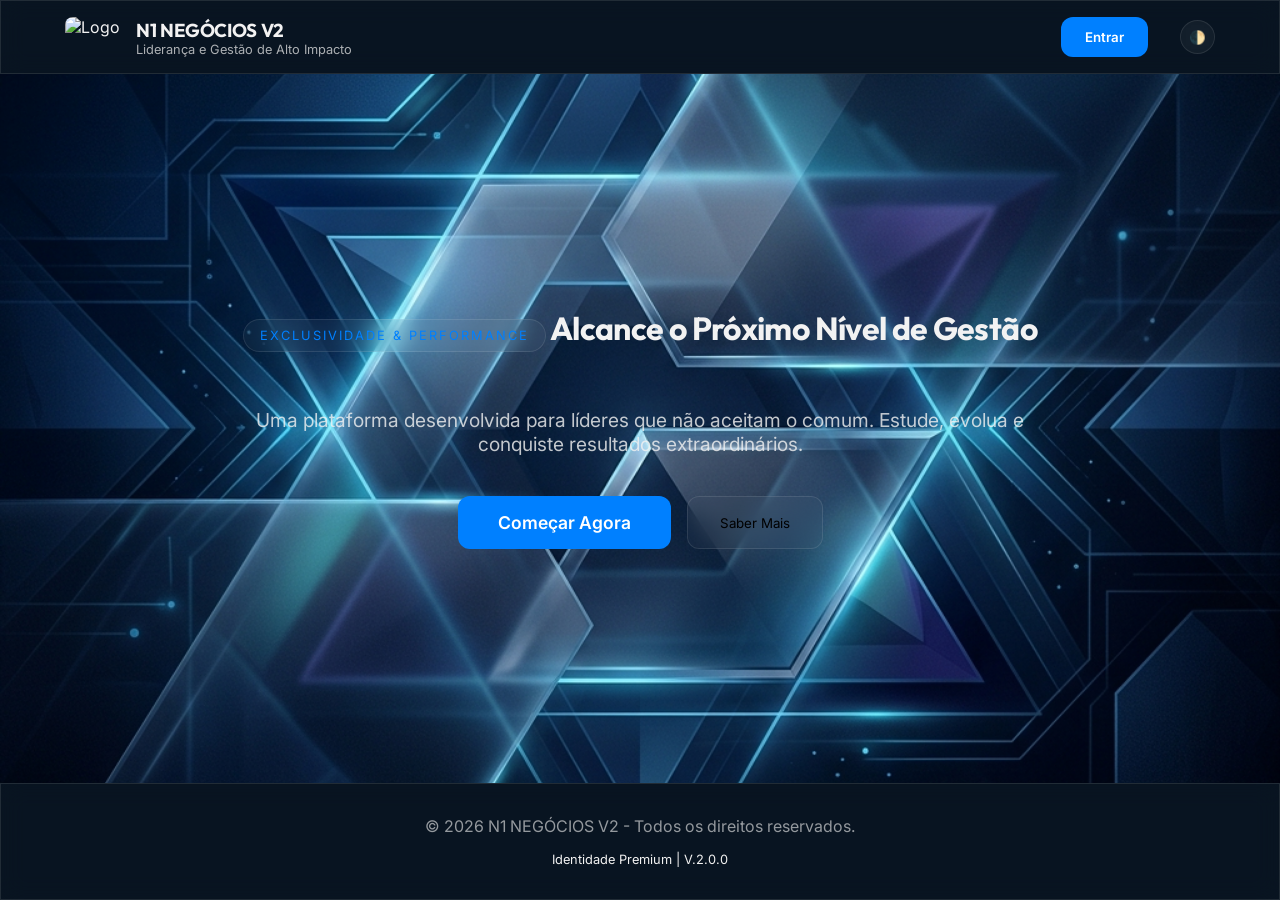
==== commit b6730407: "Add files via upload" ====
--- a/index.html
+++ b/index.html
@@ -1,1188 +1,30 @@
-<!doctype html>
-<html lang="pt-BR">
-<head>
-  <meta charset="utf-8" />
-  <meta name="viewport" content="width=device-width,initial-scale=1" />
-  <title>Método Vendas de Alto Ticket — Intermediação Automotiva</title>
-  <meta name="description" content="Construa sua primeira renda de alto ticket usando apenas estratégia, parceria e execução. Aplicação inicial: Intermediação Automotiva. Quem pensa como dono, lucra como dono." />
-  <meta name="theme-color" content="#0a0c12" />
-
-  <!-- Open Graph -->
-  <meta property="og:title" content="Método Vendas de Alto Ticket" />
-  <meta property="og:description" content="Intermediação Automotiva • Estratégia • Parceria • Execução. Quem pensa como dono, lucra como dono." />
-  <meta property="og:type" content="website" />
-
-  <!-- Font -->
-  <link rel="preconnect" href="https://fonts.googleapis.com">
-  <link rel="preconnect" href="https://fonts.gstatic.com" crossorigin>
-  <link href="https://fonts.googleapis.com/css2?family=Inter:wght@400;500;600;700;800;900&display=swap" rel="stylesheet">
-
-  <style>
-    :root{
-      --bg:#0a0c12;
-      --bg2:#0f1320;
-
-      /* MAIS ESCURO (melhor leitura) */
-      --card:#0f1424;
-      --card2:#0b1020;
-      --card3:#10182b;
-
-      --text:#f5f7fb;
-      --muted:#c7cfde;
-      --line:rgba(255,255,255,.12);
-      --gold:#e6c35c;
-      --gold2:#f3d67f;
-      --shadow: 0 16px 50px rgba(0,0,0,.72);
-      --radius: 18px;
-      --radius2: 24px;
-      --max: 1120px;
-    }
-
-    *{box-sizing:border-box}
-    html,body{height:100%}
-    html, body{overflow-x:hidden;}
-    body{
-      margin:0;
-      font-family: Inter, system-ui, -apple-system, Segoe UI, Roboto, Arial, sans-serif;
-      color:var(--text);
-      background:
-        radial-gradient(900px 500px at 20% 0%, rgba(230,195,92,.10), transparent 60%),
-        radial-gradient(900px 500px at 80% 10%, rgba(243,214,127,.08), transparent 60%),
-        linear-gradient(180deg, var(--bg), #070910 70%);
-      line-height:1.6;
-    }
-
-    p, h1, h2, h3, h4, a, li, span, strong{
-      overflow-wrap:anywhere;
-      word-break:break-word;
-    }
-
-    a{color:inherit; text-decoration:none}
-    .wrap{max-width:var(--max); margin:0 auto; padding:0 18px}
-
-    /* Topbar */
-    .topbar{
-      position:sticky; top:0; z-index:50;
-      backdrop-filter: blur(10px);
-      background: rgba(10,12,18,.74);
-      border-bottom: 1px solid var(--line);
-    }
-    .nav{
-      display:flex; align-items:center; justify-content:space-between;
-      padding:14px 0;
-      gap:12px;
-      min-width:0;
-    }
-    .brand{
-      display:flex; align-items:center; gap:10px;
-      min-width:0;
-    }
-    .logo{
-      width:40px; height:40px; border-radius:14px;
-      background: radial-gradient(circle at 30% 30%, rgba(243,214,127,.45), rgba(230,195,92,.10) 55%, rgba(0,0,0,.0) 70%),
-                  linear-gradient(135deg, rgba(230,195,92,.20), rgba(243,214,127,.08));
-      border: 1px solid rgba(230,195,92,.28);
-      box-shadow: 0 10px 30px rgba(230,195,92,.10);
-      display:grid; place-items:center;
-      position:relative;
-      overflow:hidden;
-      flex:0 0 auto;
-    }
-    .logo:before{
-      content:"";
-      position:absolute; inset:-2px;
-      background: conic-gradient(from 120deg, rgba(230,195,92,.0), rgba(230,195,92,.35), rgba(243,214,127,.0));
-      filter: blur(12px);
-      opacity:.55;
-    }
-    .logo svg{position:relative; z-index:2}
-    .brand h1{
-      font-size:14px; margin:0; font-weight:900; letter-spacing:.2px;
-    }
-    .brand p{
-      margin:0; font-size:12px; color:var(--muted);
-    }
-
-    .menu{
-      display:flex; gap:14px; align-items:center;
-      flex-wrap:wrap;
-      justify-content:flex-end;
-      min-width:0;
-    }
-    .menu a{
-      font-size:13px; color: rgba(245,247,251,.75);
-      padding:8px 10px; border-radius:12px;
-      border: 1px solid transparent;
-      white-space:nowrap;
-    }
-    .menu a:hover{
-      color: rgba(245,247,251,1);
-      border-color: var(--line);
-      background: rgba(255,255,255,.03);
-    }
-
-    .btn{
-      display:inline-flex; align-items:center; justify-content:center;
-      padding:12px 14px;
-      border-radius: 14px;
-      font-weight: 800;
-      font-size: 14px;
-      border: 1px solid var(--line);
-      background: rgba(255,255,255,.05);
-      gap:10px;
-      transition: transform .12s ease, background .12s ease, border-color .12s ease, opacity .12s ease;
-      cursor:pointer;
-      user-select:none;
-      white-space:nowrap;
-      color: var(--text);
-      max-width:100%;
-    }
-    .btn:hover{transform: translateY(-1px); background: rgba(255,255,255,.06); border-color: rgba(255,255,255,.16)}
-    .btn.primary{
-      background: linear-gradient(135deg, var(--gold), var(--gold2));
-      color:#111;
-      border:none;
-      box-shadow: 0 14px 40px rgba(230,195,92,.18);
-    }
-    .btn.primary:hover{opacity:.95}
-    .btn.small{padding:10px 12px; font-size:13px; border-radius:12px}
-
-    .pill{
-      display:inline-flex; align-items:center; gap:8px;
-      padding:8px 12px;
-      border-radius: 999px;
-      border: 1px solid rgba(230,195,92,.22);
-      background: rgba(230,195,92,.08);
-      color: rgba(243,214,127,.95);
-      font-weight:800;
-      font-size: 12px;
-      letter-spacing:.2px;
-    }
-
-    .hero{ padding: 42px 0 10px; }
-    .heroGrid{
-      display:grid;
-      grid-template-columns: 1.15fr .85fr;
-      gap:18px;
-      align-items:stretch;
-      min-width:0;
-    }
-    @media (max-width: 980px){
-      .heroGrid{grid-template-columns: 1fr; }
-      .menu{justify-content:flex-start}
-    }
-
-    /* CARD MAIS ESCURO (legibilidade) */
-    .card{
-      background: linear-gradient(180deg, rgba(15,20,36,.96), rgba(10,14,26,.90));
-      border: 1px solid rgba(255,255,255,.13);
-      border-radius: var(--radius2);
-      box-shadow: var(--shadow);
-    }
-
-    .heroMain{
-      padding: 24px;
-      position:relative;
-      overflow:hidden;
-    }
-    .heroMain:before{
-      content:"";
-      position:absolute; inset:-1px;
-      background: radial-gradient(800px 260px at 30% 0%, rgba(230,195,92,.16), transparent 70%),
-                  radial-gradient(700px 260px at 90% 25%, rgba(99,102,241,.10), transparent 65%);
-      opacity:.95;
-      pointer-events:none;
-    }
-    .heroMain > *{position:relative; z-index:2}
-
-    .hTitle{
-      margin:14px 0 10px;
-      font-size: 36px;
-      line-height:1.12;
-      letter-spacing: -0.5px;
-      font-weight: 900;
-    }
-    .hTitle .gold{
-      background: linear-gradient(135deg, var(--gold2), var(--gold));
-      -webkit-background-clip:text;
-      background-clip:text;
-      color:transparent;
-    }
-    .sub{
-      margin:0 0 18px;
-      color: var(--muted);
-      font-size: 15px;
-      max-width: 62ch;
-    }
-    .kv{display:flex; gap:10px; flex-wrap:wrap; margin: 14px 0 0;}
-    .kv .tag{
-      padding:10px 12px;
-      border-radius: 14px;
-      border: 1px solid rgba(255,255,255,.12);
-      background: rgba(255,255,255,.025);
-      color: var(--text);
-      font-weight: 800;
-      font-size: 13px;
-    }
-
-    .divider{ height:1px; background: var(--line); margin: 14px 0; }
-    .mini{ font-size:12px; color:var(--muted) }
-
-    .heroSide{
-      padding: 18px;
-      display:flex;
-      flex-direction:column;
-      gap:12px;
-      min-width:0;
-    }
-    .sideBox{
-      padding:16px;
-      border-radius: var(--radius);
-      border: 1px solid rgba(255,255,255,.13);
-      background: linear-gradient(180deg, rgba(15,20,36,.96), rgba(10,14,26,.90));
-    }
-    .sideBox h3{margin:0 0 6px; font-size:14px; letter-spacing:.2px}
-    .sideBox p{margin:0; color:var(--muted); font-size:13px}
-    .price{
-      display:flex; align-items:baseline; justify-content:space-between; gap:12px;
-      margin-top:12px;
-      padding-top:12px;
-      border-top:1px solid var(--line);
-      min-width:0;
-    }
-    .price strong{
-      font-size: 26px;
-      letter-spacing:-.3px;
-      background: linear-gradient(135deg, var(--gold2), var(--gold));
-      -webkit-background-clip:text;
-      background-clip:text;
-      color:transparent;
-    }
-
-    section{ padding: 26px 0; }
-    .secHead{
-      display:flex; align-items:flex-end; justify-content:space-between; gap:12px;
-      margin-bottom: 14px;
-      min-width:0;
-    }
-    .secHead h2{ margin:0; font-size: 20px; letter-spacing:-.2px; }
-    .secHead p{ margin:0; color: var(--muted); font-size: 13px; max-width: 70ch; }
-
-    .grid3{display:grid; grid-template-columns: repeat(3,1fr); gap:12px}
-    .grid2{display:grid; grid-template-columns: repeat(2,1fr); gap:12px}
-    @media (max-width: 980px){
-      .grid3{grid-template-columns: 1fr}
-      .grid2{grid-template-columns: 1fr}
-    }
-
-    /* CONTAINER MAIS ESCURO (leitura) */
-    .feat{
-      padding:16px;
-      border-radius: var(--radius);
-      border: 1px solid rgba(255,255,255,.13);
-      background: linear-gradient(180deg, rgba(15,20,36,.96), rgba(10,14,26,.90));
-      box-shadow: var(--shadow);
-    }
-    .feat h3{margin:0 0 6px; font-size:14px}
-    .feat p{margin:10px 0 0; color:var(--muted); font-size:13px}
-    .feat p:first-of-type{margin-top:0}
-
-    .list{
-      margin:10px 0 0; padding-left: 18px;
-      color: var(--muted);
-      font-size:13px;
-    }
-    .list li{margin:6px 0}
-
-    .note{
-      border-left: 3px solid rgba(230,195,92,.80);
-      padding: 10px 12px;
-      border-radius: 12px;
-      background: rgba(230,195,92,.08);
-      color: rgba(243,214,127,.95);
-      font-weight:700;
-      font-size: 13px;
-    }
-
-    .cta{
-      padding: 22px;
-      border-radius: var(--radius2);
-      border: 1px solid rgba(230,195,92,.22);
-      background: radial-gradient(900px 260px at 15% 10%, rgba(230,195,92,.18), transparent 70%),
-                  linear-gradient(180deg, rgba(255,255,255,.04), rgba(0,0,0,.10));
-      display:flex; align-items:center; justify-content:space-between; gap:14px;
-      box-shadow: 0 18px 60px rgba(230,195,92,.10);
-      min-width:0;
-    }
-    .cta h3{margin:0; font-size:16px}
-    .cta p{margin:6px 0 0; color:var(--muted); font-size:13px}
-    @media (max-width: 980px){
-      .cta{flex-direction:column; align-items:flex-start}
-    }
-
-    .photoGrid{ display:grid; grid-template-columns: 1fr 1fr; gap:12px; }
-    @media (max-width: 980px){ .photoGrid{grid-template-columns:1fr} }
-    .photo{
-      border-radius: 18px;
-      border: 1px solid rgba(255,255,255,.13);
-      background:
-        radial-gradient(600px 240px at 20% 0%, rgba(230,195,92,.16), transparent 60%),
-        rgba(255,255,255,.02);
-      overflow:hidden;
-      min-height: 320px;
-      display:flex;
-      align-items:center;
-      justify-content:center;
-      text-align:center;
-      padding:18px;
-      box-shadow: var(--shadow);
-    }
-    .photo strong{
-      display:block;
-      font-size: 13px;
-      color: rgba(243,214,127,.95);
-      letter-spacing:.2px;
-    }
-    .photo span{
-      display:block;
-      margin-top:8px;
-      font-size:12px;
-      color: var(--muted);
-    }
-
-    .twoCol{display:grid; grid-template-columns: 1fr 1fr; gap:12px;}
-    @media (max-width: 980px){ .twoCol{grid-template-columns:1fr} }
-    .ok{border-color: rgba(16,185,129,.25); background: rgba(16,185,129,.06);}
-    .no{border-color: rgba(239,68,68,.22); background: rgba(239,68,68,.05);}
-
-    .module{
-      padding:16px;
-      border-radius: var(--radius);
-      border: 1px solid rgba(255,255,255,.12);
-      background: linear-gradient(180deg, rgba(15,20,36,.88), rgba(10,14,26,.80));
-      box-shadow: var(--shadow);
-    }
-    .module .top{
-      display:flex; align-items:center; justify-content:space-between; gap:10px;
-      margin-bottom: 8px;
-      min-width:0;
-    }
-    .badge{
-      font-size:12px; font-weight:900;
-      color: rgba(243,214,127,.95);
-      background: rgba(230,195,92,.10);
-      border: 1px solid rgba(230,195,92,.20);
-      padding:6px 10px;
-      border-radius:999px;
-    }
-
-    details{
-      border: 1px solid rgba(255,255,255,.13);
-      border-radius: var(--radius);
-      background: rgba(255,255,255,.02);
-      padding: 14px;
-    }
-    details + details{margin-top:10px}
-    summary{
-      cursor:pointer;
-      font-weight:900;
-      list-style:none;
-      display:flex; align-items:center; justify-content:space-between; gap:10px;
-    }
-    summary::-webkit-details-marker{display:none}
-    .muted{color:var(--muted)}
-
-    .inputs{
-      display:grid;
-      grid-template-columns: 1fr 1fr;
-      gap:10px;
-      margin-top:10px;
-    }
-    @media (max-width: 980px){ .inputs{grid-template-columns:1fr} }
-    input, textarea{
-      width:100%;
-      padding: 12px 12px;
-      border-radius: 14px;
-      border: 1px solid rgba(255,255,255,.13);
-      background: rgba(0,0,0,.28);
-      color: var(--text);
-      outline:none;
-      font-family: inherit;
-      font-size: 14px;
-    }
-    textarea{min-height: 120px; resize: vertical}
-    .formRow{display:flex; gap:10px; flex-wrap:wrap; align-items:center; justify-content:space-between; margin-top:10px}
-    .hint{font-size:12px; color:var(--muted)}
-
-    .tableWrap{
-      overflow:auto;
-      border-radius: 16px;
-      border:1px solid rgba(255,255,255,.13);
-      max-width:100%;
-      background: rgba(0,0,0,.16);
-    }
-    table{
-      width:100%;
-      border-collapse: collapse;
-      min-width: 820px;
-      background: rgba(0,0,0,.14);
-    }
-    th, td{
-      padding: 12px 12px;
-      border-bottom: 1px solid rgba(255,255,255,.06);
-      font-size: 13px;
-      color: var(--muted);
-      vertical-align: top;
-    }
-    th{
-      text-align:left;
-      color: var(--text);
-      font-weight: 900;
-      background: rgba(255,255,255,.04);
-    }
-    tr:hover td{background: rgba(255,255,255,.02); color: var(--text)}
-
-    .footer{
-      padding: 26px 0 34px;
-      border-top: 1px solid var(--line);
-      color: var(--muted);
-      font-size: 12px;
-    }
-
-    /* Mobile */
-    @media (max-width: 720px){
-      .wrap{padding:0 14px}
-      .nav{padding:10px 0; flex-wrap:wrap; gap:10px}
-
-      .logo{width:34px; height:34px; border-radius:12px}
-      .brand h1{font-size:13px}
-      .brand p{font-size:11px}
-
-      .menu{
-        width:100%;
-        flex-wrap:nowrap;
-        overflow-x:auto;
-        overflow-y:hidden;
-        -webkit-overflow-scrolling: touch;
-        justify-content:flex-start;
-        padding-bottom:6px;
-      }
-      .menu::-webkit-scrollbar{height:0}
-      .menu a{font-size:12px; padding:7px 9px}
-
-      .btn.small{padding:9px 11px; font-size:12px}
-
-      .hero{padding:26px 0 8px}
-      .hTitle{font-size:28px}
-    }
-
-    @media (max-width: 420px){
-      .brand p{display:none}
-      .hTitle{font-size:26px}
-    }
-  </style>
-</head>
-
-<body>
-  <!-- TOPBAR -->
-  <div class="topbar">
-    <div class="wrap">
-      <div class="nav">
-        <div class="brand">
-          <div class="logo" aria-hidden="true">
-            <svg width="18" height="18" viewBox="0 0 24 24" fill="none">
-              <path d="M12 2l8 4v6c0 5-3.4 9.6-8 10-4.6-.4-8-5-8-10V6l8-4Z" stroke="rgba(243,214,127,.95)" stroke-width="1.8"/>
-              <path d="M8.5 12.2l2.2 2.3 4.8-5" stroke="rgba(243,214,127,.95)" stroke-width="1.8" stroke-linecap="round" stroke-linejoin="round"/>
-            </svg>
-          </div>
-          <div>
-            <h1>Método Vendas de Alto Ticket</h1>
-            <p>Intermediação Automotiva • Operação de comissão</p>
-          </div>
-        </div>
-
-        <div class="menu">
-          <a href="#metodo">O Método</a>
-          <a href="#alto-ticket">Alto Ticket</a>
-          <a href="#autoridade">Autoridade</a>
-          <a href="#modulos">Módulos</a>
-          <a href="#planilha">Planilha</a>
-          <a href="#manual">Manual</a>
-          <a href="#bonus">Bônus</a>
-          <a href="#mentor">Mentoria</a>
-          <a href="#faq">FAQ</a>
-          <a class="btn primary small" href="#comprar">Acessar por R$94,00</a>
-        </div>
-      </div>
-    </div>
-  </div>
-
-  <!-- HERO -->
-  <header class="hero">
-    <div class="wrap">
-      <div class="heroGrid">
-        <div class="card heroMain">
-          <span class="pill">Aplicação Inicial: <strong style="color:rgba(243,214,127,.95)">Intermediação Automotiva</strong></span>
-          <h2 class="hTitle">
-            Construa sua primeira renda de <span class="gold">alto ticket</span> usando
-            <span class="gold">estratégia</span>, <span class="gold">parceria</span> e <span class="gold">execução</span>.
-          </h2>
-          <p class="sub">
-            Um método objetivo, com mentalidade de gestor e execução guiada, para você estruturar parcerias com lojas,
-            captar clientes pela internet e receber comissão por venda fechada — com controle e previsibilidade.
-          </p>
-
-          <div class="kv">
-            <div class="tag">✅ Sem estoque</div>
-            <div class="tag">✅ Sem loja física</div>
-            <div class="tag">✅ Comissão definida</div>
-            <div class="tag">✅ Operação replicável</div>
-          </div>
-
-          <div class="divider"></div>
-
-          <div style="display:flex; gap:10px; flex-wrap:wrap; align-items:center">
-            <a class="btn primary" href="#comprar">Entrar agora (R$94,00)</a>
-            <a class="btn" href="#manual">Ver o Manual</a>
-            <span class="mini"><strong style="color:rgba(243,214,127,.95)">Quem pensa como dono, lucra como dono.</strong></span>
-          </div>
-        </div>
-
-        <aside class="card heroSide">
-          <div class="sideBox" id="metodo">
-            <h3>O que você vai construir</h3>
-            <p>Uma operação simples e organizada para gerar comissão com alto valor por venda, usando parcerias e execução diária.</p>
-            <div class="divider"></div>
-            <p class="mini">Meta prática: validar a primeira comissão e criar previsibilidade.</p>
-          </div>
-
-          <div class="sideBox">
-            <h3>Nível 1 (fundamento)</h3>
-            <p>Curso + material operacional (modelo, rotina, scripts e controle).</p>
-            <div class="price">
-              <div>
-                <strong>R$94,00</strong>
-                <div class="mini">acesso digital imediato</div>
-              </div>
-              <a class="btn primary small" href="#comprar">Quero entrar</a>
-            </div>
-          </div>
-
-          <div class="sideBox">
-            <h3>Para quem é</h3>
-            <p>Homens 25–45 buscando renda extra, vendedores que querem escalar e quem precisa de virada com execução real.</p>
-          </div>
-        </aside>
-      </div>
-    </div>
-  </header>
-
-  <main>
-    <!-- DIFERENCIAL -->
-    <section>
-      <div class="wrap">
-        <div class="secHead">
-          <div>
-            <h2>O que torna esse método diferente</h2>
-            <p>Não é “curso de informação”. É plano operacional com rotina, postura, scripts e controle — sem promessas milagrosas.</p>
-          </div>
-        </div>
-
-        <div class="grid3">
-          <div class="feat">
-            <h3>Postura de gestor</h3>
-            <p>Você não pede favor. Você oferece fluxo e estrutura. A loja entende você como parceiro.</p>
-            <ul class="list">
-              <li>Abordagem profissional</li>
-              <li>Negociação com clareza</li>
-              <li>Controle de operação</li>
-            </ul>
-          </div>
-          <div class="feat">
-            <h3>Parceria com blindagem</h3>
-            <p>Você aprende a reduzir risco com registros simples e rotina de acompanhamento.</p>
-            <ul class="list">
-              <li>Registro do lead</li>
-              <li>Confirmação do encaminhamento</li>
-              <li>Proteção de comissão</li>
-            </ul>
-          </div>
-          <div class="feat">
-            <h3>Execução sem enrolação</h3>
-            <p>Plano prático e checklists para sair do “vou fazer” e entrar no “fiz e recebi”.</p>
-            <ul class="list">
-              <li>Mapa de lojas</li>
-              <li>Rotina de captação</li>
-              <li>Follow-up até fechar</li>
-            </ul>
-          </div>
-        </div>
-
-        <div style="margin-top:14px" class="note">
-          Importante: “rápido” porque a comissão pode ser alta. “fácil” porque é direto. Mas exige trabalho e execução.
-        </div>
-      </div>
-    </section>
-
-    <!-- ALTO TICKET -->
-    <section id="alto-ticket">
-      <div class="wrap">
-        <div class="secHead">
-          <div>
-            <h2>O que é Venda de Alto Ticket (de verdade)</h2>
-            <p>Sem glamour. Alto ticket não é “preço alto”: é margem + comissão + processo + posicionamento.</p>
-          </div>
-        </div>
-
-        <div class="grid3">
-          <div class="feat">
-            <h3>Baixo Ticket</h3>
-            <p>Produto barato. Volume grande. Muito atendimento e pouca margem por venda.</p>
-            <ul class="list">
-              <li>Ganha pouco por venda</li>
-              <li>Depende de escala e tráfego</li>
-              <li>Erros comem lucro rápido</li>
-            </ul>
-          </div>
-          <div class="feat">
-            <h3>High Ticket (Alto Ticket)</h3>
-            <p>Ticket maior. Menos vendas para fazer resultado. Exige posicionamento e processo.</p>
-            <ul class="list">
-              <li>Ganha mais por venda</li>
-              <li>Follow-up vira obrigação</li>
-              <li>Controle protege comissão</li>
-            </ul>
-          </div>
-          <div class="feat">
-            <h3>Por que surgiu esse método</h3>
-            <p>Porque muita gente até gera oportunidade… mas perde comissão por falta de estrutura.</p>
-            <ul class="list">
-              <li>Parceria sem registro</li>
-              <li>Lead sem controle</li>
-              <li>Venda “some” no caminho</li>
-            </ul>
-          </div>
-        </div>
-
-        <div style="margin-top:14px" class="cta">
-          <div>
-            <h3>Alto ticket não é motivação. É processo.</h3>
-            <p>O método existe pra transformar indicação em operação rastreável.</p>
-          </div>
-          <a class="btn primary" href="#comprar">Acessar por R$94,00</a>
-        </div>
-      </div>
-    </section>
-
-    <!-- AUTORIDADE -->
-    <section id="autoridade">
-      <div class="wrap">
-        <div class="secHead">
-          <div>
-            <h2>Quem está por trás do Método</h2>
-            <p>Posicionamento de gestor + vivência real no campo: da operação à gestão estratégica.</p>
-          </div>
-        </div>
-
-        <div class="grid2">
-          <div class="feat">
-            <h3>Da operação à gestão estratégica</h3>
-            <p>
-              Iniciei no telemarketing em 2009, aos 17 anos, vendendo cartão de crédito.
-              Em poucas semanas fui reconhecido por vendas longas, bem argumentadas e com qualidade.
-            </p>
-            <p>
-              Trabalhei por anos atendendo público diariamente — call center, entregas, gás e água, estacionamento e operação comercial.
-              Até que deixei de ser funcionário e comprei minha própria empresa, assumindo duas unidades.
-            </p>
-            <p>
-              Entrei no mercado automotivo como vendedor e, em pouco tempo, assumi gerência e depois a gestão de duas lojas simultaneamente.
-            </p>
-            <p>
-              Mais tarde, voltei ao call center e fui promovido em 15 dias. Em 11 meses já coordenava uma operação.
-              Hoje atuo como gestor empresarial e desenvolvimento pessoal/profissional, liderando treinamento interno e capacitação de parceiros,
-              com foco em alavancar resultados.
-            </p>
-            <div class="divider"></div>
-            <p class="mini"><strong style="color:rgba(243,214,127,.95)">Quem pensa como dono, lucra como dono.</strong></p>
-          </div>
-
-          <div class="feat">
-            <div class="photoGrid" style="margin-top:6px">
-              <div class="photo">
-                <div>
-                  <strong>FOTO INSTITUCIONAL SUA AQUI</strong>
-                  <span>(substitua por uma imagem depois)</span>
-                </div>
-              </div>
-              <div class="photo">
-                <div>
-                  <strong>FOTO “NA OPERAÇÃO” AQUI</strong>
-                  <span>(substitua por uma imagem depois)</span>
-                </div>
-              </div>
-            </div>
-          </div>
-        </div>
-
-        <div style="margin-top:14px" class="cta">
-          <div>
-            <h3>Eu não ensino teoria. Eu ensino estrutura.</h3>
-            <p>Resultado não é acaso. É método, posicionamento e execução disciplinada.</p>
-          </div>
-          <a class="btn primary" href="#comprar">Acessar o método</a>
-        </div>
-      </div>
-    </section>
-
-    <!-- PARA QUEM É / NÃO É -->
-    <section>
-      <div class="wrap">
-        <div class="secHead">
-          <div>
-            <h2>Para quem é (e para quem não é)</h2>
-            <p></p>
-          </div>
-        </div>
-
-        <div class="twoCol">
-          <div class="feat ok">
-            <h3>✅ É para você se...</h3>
-            <ul class="list">
-              <li>Quer renda extra com comissão maior por venda</li>
-              <li>Tem disposição para trabalhar e executar diariamente</li>
-              <li>Quer aprender parceria, atendimento e acompanhamento</li>
-              <li>Prefere estrutura e rotina ao invés de “achismo”</li>
-            </ul>
-          </div>
-
-          <div class="feat no">
-            <h3>❌ Não é para você se...</h3>
-            <ul class="list">
-              <li>Busca dinheiro fácil sem execução</li>
-              <li>Quer “atalho” sem criar parcerias</li>
-              <li>Não quer conversar com lojas e clientes</li>
-              <li>Desiste rápido quando precisa acompanhar</li>
-            </ul>
-          </div>
-        </div>
-      </div>
-    </section>
-
-    <!-- COMO COMEÇAR -->
-    <section>
-      <div class="wrap">
-        <div class="secHead">
-          <div>
-            <h2>Como você começa nos próximos 30 dias</h2>
-            <p>Um caminho simples e executável.</p>
-          </div>
-        </div>
-
-        <div class="grid3">
-          <div class="feat">
-            <h3>Semana 1 — Mapeamento</h3>
-            <p>Liste 10 lojas potenciais e inicie abordagem com postura de parceiro.</p>
-            <ul class="list">
-              <li>10 lojas mapeadas</li>
-              <li>Modelo de abordagem pronto</li>
-              <li>Critérios de confiança</li>
-            </ul>
-          </div>
-
-          <div class="feat">
-            <h3>Semana 2 — Parcerias</h3>
-            <p>Feche pelo menos 3 parcerias e alinhe regras mínimas (comissão, registro e prazo).</p>
-            <ul class="list">
-              <li>3 parcerias fechadas</li>
-              <li>Regras claras</li>
-              <li>Operação blindada</li>
-            </ul>
-          </div>
-
-          <div class="feat">
-            <h3>Semanas 3–4 — Captação & Fechamento</h3>
-            <p>Capte leads, qualifique, encaminhe com contexto e acompanhe até fechar.</p>
-            <ul class="list">
-              <li>Captação simples</li>
-              <li>Qualificação objetiva</li>
-              <li>Follow-up até fechar</li>
-            </ul>
-          </div>
-        </div>
-      </div>
-    </section>
-
-    <!-- MODULOS -->
-    <section id="modulos">
-      <div class="wrap">
-        <div class="secHead">
-          <div>
-            <h2>Módulos do curso</h2>
-            <p>Conteúdo prático, linguagem simples e postura profissional — para operar e não só entender.</p>
-          </div>
-        </div>
-
-        <div class="grid2">
-          <div class="module">
-            <div class="top"><span class="badge">Módulo 1</span><span class="mini">Base mental</span></div>
-            <h3>Mentalidade de Dono e Alto Ticket</h3>
-            <p class="muted">Como dono pensa, por que comissão pequena trava sua vida e como posicionar alto ticket com execução real.</p>
-          </div>
-
-          <div class="module">
-            <div class="top"><span class="badge">Módulo 2</span><span class="mini">Bastidores</span></div>
-            <h3>Entendendo o Mercado Automotivo</h3>
-            <p class="muted">Como loja pensa, o que o gerente quer e onde sua comissão existe dentro do lucro e do giro.</p>
-          </div>
-
-          <div class="module">
-            <div class="top"><span class="badge">Módulo 3</span><span class="mini">Parcerias</span></div>
-            <h3>Estratégia das 10 Lojas</h3>
-            <p class="muted">Como mapear 10 lojas e fechar pelo menos 3 parcerias para nunca ficar refém de uma só.</p>
-          </div>
-
-          <div class="module">
-            <div class="top"><span class="badge">Módulo 4</span><span class="mini">Acordo</span></div>
-            <h3>Estrutura da Parceria</h3>
-            <p class="muted">Como alinhar comissão, registro, prazo e regras mínimas para reduzir risco e proteger a operação.</p>
-          </div>
-
-          <div class="module">
-            <div class="top"><span class="badge">Módulo 5</span><span class="mini">Captação</span></div>
-            <h3>Captação Digital</h3>
-            <p class="muted">Marketplace e grupos regionais, copy simples e posicionamento para gerar leads sem parecer “desesperado”.</p>
-          </div>
-
-          <div class="module">
-            <div class="top"><span class="badge">Módulo 6</span><span class="mini">Atendimento</span></div>
-            <h3>Atendimento Estratégico</h3>
-            <p class="muted">Perguntas certas, qualificação, encaminhamento profissional e controle do cliente até o fechamento.</p>
-          </div>
-
-          <div class="module">
-            <div class="top"><span class="badge">Módulo 7</span><span class="mini">Blindagem</span></div>
-            <h3>Controle e Blindagem</h3>
-            <p class="muted">Rotina simples de registro e acompanhamento para reduzir “furo” e garantir rastreio de indicação.</p>
-          </div>
-
-          <div class="module">
-            <div class="top"><span class="badge">Módulo 8</span><span class="mini">Escala</span></div>
-            <h3>Primeiras Vendas e Escala</h3>
-            <p class="muted">Plano de execução e como crescer com mais lojas e região sem bagunçar a operação.</p>
-          </div>
-        </div>
-
-        <div style="margin-top:14px" class="cta">
-          <div>
-            <h3>Você não vende carro. Você estrutura oportunidade.</h3>
-            <p>Estrutura + rotina + postura. A execução faz o resto.</p>
-          </div>
-          <a class="btn primary" href="#comprar">Entrar por R$94,00</a>
-        </div>
-      </div>
-    </section>
-
-    <!-- PLANILHA -->
-    <section id="planilha">
-      <div class="wrap">
-        <div class="secHead">
-          <div>
-            <h2>Modelo visual de planilha (editável)</h2>
-            <p>Use como controle mínimo para não perder comissão. Você pode copiar e adaptar como quiser.</p>
-          </div>
-        </div>
-
-        <div class="feat">
-          <h3>Controle de Leads & Comissão</h3>
-          <p class="muted">Campos essenciais para rastrear: de onde veio, para qual loja foi, qual status e quando confirmou.</p>
-          <div class="divider"></div>
-
-          <div class="tableWrap">
-            <table>
-              <thead>
-                <tr>
-                  <th>Data</th>
-                  <th>Nome do Lead</th>
-                  <th>WhatsApp</th>
-                  <th>Origem</th>
-                  <th>Modelo/Interesse</th>
-                  <th>Loja</th>
-                  <th>Comissão Acordada</th>
-                  <th>Status</th>
-                  <th>Confirmação</th>
-                  <th>Observações</th>
-                </tr>
-              </thead>
-              <tbody>
-                <tr>
-                  <td>01/01</td>
-                  <td>Exemplo</td>
-                  <td>(48) 9xxxx-xxxx</td>
-                  <td>Marketplace</td>
-                  <td>Onix 1.0</td>
-                  <td>Loja A</td>
-                  <td>R$ 1.200</td>
-                  <td>Encaminhado</td>
-                  <td>OK (print)</td>
-                  <td>Preferência: automático / até 55k</td>
-                </tr>
-                <tr>
-                  <td>02/01</td>
-                  <td>Exemplo 2</td>
-                  <td>(48) 9xxxx-xxxx</td>
-                  <td>Grupo local</td>
-                  <td>HB20</td>
-                  <td>Loja B</td>
-                  <td>R$ 1.000</td>
-                  <td>Em negociação</td>
-                  <td>Pendente</td>
-                  <td>Agendado para sábado</td>
-                </tr>
-              </tbody>
-            </table>
-          </div>
-
-          <div class="divider"></div>
-
-          <div style="display:flex; gap:10px; flex-wrap:wrap; align-items:center; justify-content:space-between">
-            <button class="btn" onclick="copyCSV()">Copiar modelo em CSV</button>
-            <span class="mini">Cole no Excel/Google Sheets e edite do seu jeito.</span>
-          </div>
-
-          <textarea id="csv" style="position:absolute; left:-9999px; top:-9999px;">
-Data,Nome do Lead,WhatsApp,Origem,Modelo/Interesse,Loja,Comissão Acordada,Status,Confirmação,Observações
-01/01,Exemplo,(48) 9xxxx-xxxx,Marketplace,Onix 1.0,Loja A,R$ 1200,Encaminhado,OK (print),Preferência: automático / até 55k
-02/01,Exemplo 2,(48) 9xxxx-xxxx,Grupo local,HB20,Loja B,R$ 1000,Em negociação,Pendente,Agendado para sábado
-          </textarea>
-        </div>
-      </div>
-    </section>
-
-    <!-- MANUAL -->
-    <section id="manual">
-      <div class="wrap">
-        <div class="secHead">
-          <div>
-            <h2>Manual (Material Operacional)</h2>
-            <p></p>
-          </div>
-        </div>
-
-        <div class="grid2">
-          <div class="feat">
-            <h3>O que tem dentro</h3>
-            <ul class="list">
-              <li>Filosofia do método</li>
-              <li>Estratégia das 10 lojas (checklist)</li>
-              <li>Modelo de abordagem e negociação</li>
-              <li>Captação digital (roteiro simples)</li>
-              <li>Rotina de acompanhamento</li>
-              <li>Controle e blindagem (modelo)</li>
-            </ul>
-            <div class="divider"></div>
-            <a class="btn" href="SEU-LINK-DO-PDF.pdf" target="_blank" rel="noopener">Abrir material</a>
-          </div>
-
-          <div class="feat">
-            <h3>Mini compromisso de execução</h3>
-            <p class="muted">
-              Se você fizer o básico com disciplina (mapear lojas, fechar parcerias, captar e acompanhar),
-              você para de depender de sorte.
-            </p>
-            <div class="note" style="margin-top:10px">Não é sobre “saber”. É sobre executar.</div>
-          </div>
-        </div>
-      </div>
-    </section>
-
-    <!-- BONUS -->
-    <section id="bonus">
-      <div class="wrap">
-        <div class="secHead">
-          <div>
-            <h2>Bônus operacionais</h2>
-            <p>Materiais prontos para copiar e usar. Você executa mais rápido.</p>
-          </div>
-        </div>
-
-        <div class="grid3">
-          <div class="feat">
-            <h3>Modelo de abordagem da loja</h3>
-            <p class="muted">Mensagem direta para abrir conversa como parceiro (não como pedinte).</p>
-            <div class="divider"></div>
-            <p class="mini"><strong>Exemplo:</strong> “Trabalho com captação de clientes qualificados na região. Quero estruturar parceria com comissão fixa por venda fechada. Posso explicar?”</p>
-          </div>
-          <div class="feat">
-            <h3>Script de qualificação</h3>
-            <p class="muted">Perguntas simples que filtram lead ruim e aumentam chance de fechamento.</p>
-            <div class="divider"></div>
-            <ul class="list">
-              <li>Modelo desejado</li>
-              <li>Faixa de valor</li>
-              <li>Forma de pagamento</li>
-              <li>Urgência</li>
-            </ul>
-          </div>
-          <div class="feat">
-            <h3>Modelo de controle</h3>
-            <p class="muted">Campos essenciais para não perder comissão e acompanhar até o final.</p>
-            <div class="divider"></div>
-            <p class="mini">Nome • Telefone • Loja • Data • Status • Comissão acordada • Comissão recebida</p>
-          </div>
-        </div>
-      </div>
-    </section>
-
-    <!-- MENTOR -->
-    <section id="mentor">
-      <div class="wrap">
-        <div class="secHead">
-          <div>
-            <h2>Falar com o mentor.</h2>
-            <p>Área de contato para quem quer acelerar. Mentoria é à parte.</p>
-          </div>
-        </div>
-
-        <div class="grid2">
-          <div class="feat">
-            <h3>Quando vale pedir mentoria</h3>
-            <ul class="list">
-              <li>Quer acelerar parcerias e evitar erros</li>
-              <li>Quer validar lojas mais rápido</li>
-              <li>Quer ajuste de abordagem e script</li>
-              <li>Quer organizar rotina e execução</li>
-            </ul>
-            <div class="divider"></div>
-            <p class="mini">Obs.: mentoria é opcional e separada do curso.</p>
-          </div>
-
-          <div class="feat">
-            <h3>Enviar mensagem pronta</h3>
-            <form onsubmit="return handleContact(event)">
-              <div class="inputs">
-                <input id="nome" placeholder="Seu nome" required />
-                <input id="whats" placeholder="Seu WhatsApp (DDD + número)" required />
-              </div>
-              <textarea id="msg" placeholder="Cidade/estado + onde travou (parceria, captação, atendimento...)" required></textarea>
-              <div class="formRow">
-                <button class="btn primary" type="submit">Enviar no WhatsApp</button>
-                <span class="hint"></span>
-              </div>
-            </form>
-          </div>
-        </div>
-      </div>
-    </section>
-
-    <!-- FAQ -->
-    <section id="faq">
-      <div class="wrap">
-        <div class="secHead">
-          <div>
-            <h2>Perguntas frequentes</h2>
-            <p>Respostas diretas, sem enrolação.</p>
-          </div>
-        </div>
-
-        <details>
-          <summary>Preciso ter loja ou estoque para começar? <span class="muted">+</span></summary>
-          <p class="muted">Não. Você opera como intermediador com parceria e estoque de terceiros.</p>
-        </details>
-        <details>
-          <summary>Isso é “dinheiro fácil”? <span class="muted">+</span></summary>
-          <p class="muted">Não. É simples e direto, mas exige execução: parcerias, captação e acompanhamento.</p>
-        </details>
-        <details>
-          <summary>Quanto dá para ganhar por venda? <span class="muted">+</span></summary>
-          <p class="muted">Depende da parceria e do veículo. O método ensina como negociar comissão definida e operar com controle.</p>
-        </details>
-        <details>
-          <summary>Em quanto tempo posso ver resultado? <span class="muted">+</span></summary>
-          <p class="muted">Existe um caminho prático de 30 dias. O resultado vem da execução consistente.</p>
-        </details>
-      </div>
-    </section>
-
-    <!-- COMPRAR -->
-    <section id="comprar">
-      <div class="wrap">
-        <div class="cta">
-          <div>
-            <h3>Entrar no Método Vendas de Alto Ticket (Nível 1)</h3>
-            <p>
-              <strong style="color:rgba(243,214,127,.95)">Podia ser R$499,00… mas não é.</strong><br>
-              Acesso por <strong style="color:rgba(243,214,127,.95)">R$94,00</strong> — curso + material operacional + bônus.
-            </p>
-          </div>
-
-          <!-- PAGAMENTO -->
-          <a class="btn primary" href="#" onclick="alert('PAGAMENTO AQUI'); return false;">
-            PAGAMENTO AQUI
-          </a>
-        </div>
-
-        <div style="margin-top:14px" class="note">
-          R$94,00 não muda sua vida. <strong>Estrutura muda.</strong> Se você executar, uma comissão paga o investimento.
-        </div>
-
-        <div style="margin-top:14px; text-align:center" class="mini">
-          © <span id="year"></span> Método Vendas de Alto Ticket • Todos os direitos reservados
-        </div>
-      </div>
-    </section>
-  </main>
-
-  <footer class="footer">
-    <div class="wrap">
-      <div style="display:flex; gap:10px; flex-wrap:wrap; align-items:center; justify-content:space-between">
-        <div>
-          <div><strong style="color:rgba(243,214,127,.95)">Quem pensa como dono, lucra como dono.</strong></div>
-          <div class="mini">Página estática leve, pronta para GitHub Pages.</div>
-        </div>
-        <div style="display:flex; gap:10px; flex-wrap:wrap">
-          <a class="btn small" href="#metodo">Voltar ao topo</a>
-          <a class="btn small" href="./members/index.html">Área de Membros</a>
-        </div>
-      </div>
-    </div>
-  </footer>
-
-  <script>
-    // Ajuste o WhatsApp aqui (DDD + número, só números). Ex: 5548999999999
-    const WHATS_NUMBER = "5548988640496";
-
-    document.getElementById("year").textContent = new Date().getFullYear();
-
-    function handleContact(e){
-      e.preventDefault();
-      const nome = document.getElementById("nome").value.trim();
-      const whats = document.getElementById("whats").value.trim();
-      const msg = document.getElementById("msg").value.trim();
-
-      const text =
-`Olá! Quero falar sobre a mentoria do Método Vendas de Alto Ticket.
-
-Nome: ${nome}
-WhatsApp: ${whats}
-
-Contexto:
-${msg}
-
-(Enviado pela página do método)`;
-
-      const url = `https://wa.me/${WHATS_NUMBER}?text=${encodeURIComponent(text)}`;
-      window.open(url, "_blank", "noopener");
-      return false;
-    }
-
-    function copyCSV(){
-      const el = document.getElementById("csv");
-      el.select();
-      el.setSelectionRange(0, 999999);
-      document.execCommand("copy");
-      alert("Modelo CSV copiado! Agora cole no Excel/Google Sheets.");
-    }
-  </script>
-</body>
-</html>
+<!DOCTYPE html>
+<html lang="pt-br">
+<head>
+    <meta charset="UTF-8">
+    <meta name="viewport" content="width=device-width, initial-scale=1.0">
+    <title>N1 NEGÓCIOS V2 | Plataforma Premium</title>
+    <link rel="icon" id="favicon" href="assets/logo.png">
+    
+    <!-- Google Fonts -->
+    <link rel="preconnect" href="https://fonts.googleapis.com">
+    <link rel="preconnect" href="https://fonts.gstatic.com" crossorigin>
+    <link href="https://fonts.googleapis.com/css2?family=Inter:wght@300;400;500;600;700;800&family=Outfit:wght@400;600;700&display=swap" rel="stylesheet">
+    
+    <!-- Main Style -->
+    <link rel="stylesheet" href="css/style.css">
+</head>
+<body class="dark-theme">
+    <div id="app">
+        <!-- Renderizado via JavaScript -->
+    </div>
+
+    <!-- UI Core -->
+    <script src="js/db.js"></script>
+    <script src="js/auth.js"></script>
+    <script src="js/theme.js"></script>
+    <script src="js/router.js"></script>
+    <script src="js/components.js"></script>
+    <script src="js/app.js"></script>
+</body>
+</html>
--- a/css/style.css
+++ b/css/style.css
@@ -0,0 +1,174 @@
+:root {
+    /* Base Tokens - Default Dark Mode */
+    --h: 220;
+    --s: 15%;
+    
+    --p-bg: hsl(var(--h), var(--s), 5%);
+    --p-surface: hsl(var(--h), var(--s), 10%);
+    --p-surface-2: hsl(var(--h), var(--s), 15%);
+    
+    --p-primary: hsl(210, 100%, 50%);
+    --p-primary-glow: hsla(210, 100%, 50%, 0.3);
+    
+    --p-text: hsl(0, 0%, 95%);
+    --p-text-muted: hsl(0, 0%, 70%);
+    
+    --p-border: hsla(0, 0%, 100%, 0.1);
+    --p-radius: 12px;
+    --p-shadow: 0 10px 30px -10px rgba(0,0,0,0.5);
+    
+    --transition: all 0.3s cubic-bezier(0.4, 0, 0.2, 1);
+}
+
+body.light-theme {
+    --p-bg: hsl(var(--h), var(--s), 96%);
+    --p-surface: hsl(var(--h), var(--s), 100%);
+    --p-surface-2: hsl(var(--h), var(--s), 92%);
+    --p-text: hsl(var(--h), var(--s), 12%);
+    --p-text-muted: hsl(var(--h), var(--s), 40%);
+    --p-border: hsla(var(--h), var(--s), 0%, 0.1);
+}
+
+/* Base Styles */
+* {
+    margin: 0;
+    padding: 0;
+    box-sizing: border-box;
+    font-family: 'Inter', sans-serif;
+    -webkit-font-smoothing: antialiased;
+}
+
+body {
+    background: var(--p-bg);
+    color: var(--p-text);
+    min-height: 100vh;
+    overflow-x: hidden;
+    transition: var(--transition);
+}
+
+h1, h2, h3, h4 {
+    font-family: 'Outfit', sans-serif;
+    letter-spacing: -0.02em;
+}
+
+button {
+    cursor: pointer;
+    border: none;
+    outline: none;
+    transition: var(--transition);
+}
+
+/* Glassmorphism Classes */
+.glass {
+    background: hsla(0, 0%, 100%, 0.03);
+    backdrop-filter: blur(12px);
+    -webkit-backdrop-filter: blur(12px);
+    border: 1px solid var(--p-border);
+}
+
+.light-theme .glass {
+    background: hsla(0, 0%, 0%, 0.02);
+}
+
+/* Premium Card */
+.premium-card {
+    background: var(--p-surface);
+    border: 1px solid var(--p-border);
+    border-radius: var(--p-radius);
+    padding: 1.5rem;
+    box-shadow: var(--p-shadow);
+    position: relative;
+    overflow: hidden;
+}
+
+.premium-card::before {
+    content: '';
+    position: absolute;
+    top: 0; left: 0; right: 0; height: 1px;
+    background: linear-gradient(90deg, transparent, var(--p-primary), transparent);
+    opacity: 0.3;
+}
+
+/* Glow Effect */
+.glow {
+    box-shadow: 0 0 20px var(--p-primary-glow);
+}
+
+/* Edit Pencil Icon wrapper */
+.editable-container {
+    position: relative;
+    display: inline-flex;
+    align-items: center;
+    gap: 0.5rem;
+}
+
+.edit-pencil {
+    opacity: 0;
+    cursor: pointer;
+    padding: 4px;
+    border-radius: 4px;
+    background: var(--p-primary);
+    color: white;
+    width: 20px;
+    height: 20px;
+    display: flex;
+    align-items: center;
+    justify-content: center;
+    transition: var(--transition);
+    font-size: 10px;
+    pointer-events: none;
+}
+
+.can-edit:hover .edit-pencil {
+    opacity: 1;
+    pointer-events: auto;
+}
+
+/* Layout Core */
+#app {
+    display: flex;
+    flex-direction: column;
+    min-height: 100vh;
+}
+
+/* Floating Elements */
+.floating-chat-container {
+    position: fixed;
+    bottom: 2rem;
+    right: 2rem;
+    z-index: 1000;
+}
+
+.floating-help-container {
+    position: fixed;
+    bottom: 6.5rem;
+    right: 2rem;
+    z-index: 1000;
+}
+
+/* Utils */
+.btn-primary {
+    background: var(--p-primary);
+    color: var(--p-text-on-primary, white);
+    padding: 0.75rem 1.5rem;
+    border-radius: var(--p-radius);
+    font-weight: 600;
+    display: inline-flex;
+    align-items: center;
+    gap: 0.5rem;
+}
+
+.btn-primary:hover {
+    transform: translateY(-2px);
+    box-shadow: 0 4px 12px var(--p-primary-glow);
+}
+
+/* Animations */
+@keyframes fadeIn {
+    from { opacity: 0; transform: translateY(10px); }
+    to { opacity: 1; transform: translateY(0); }
+}
+
+.fade-in {
+    animation: fadeIn 0.5s ease-out forwards;
+}
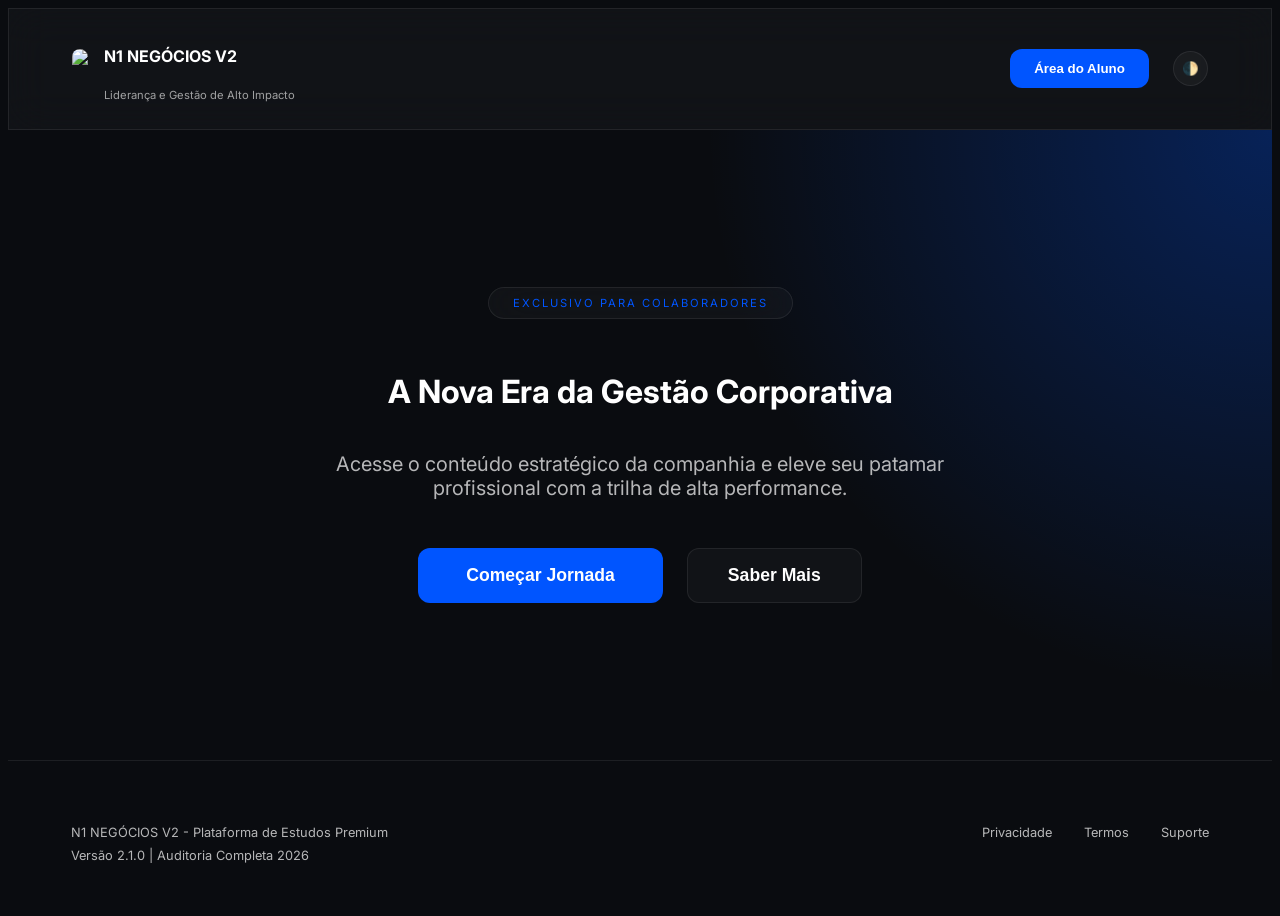
==== commit 113b3759: "Add files via upload" ====
--- a/index.html
+++ b/index.html
@@ -4,27 +4,44 @@
     <meta charset="UTF-8">
     <meta name="viewport" content="width=device-width, initial-scale=1.0">
     <title>N1 NEGÓCIOS V2 | Plataforma Premium</title>
-    <link rel="icon" id="favicon" href="assets/logo.png">
     
-    <!-- Google Fonts -->
+    <!-- Fonts -->
     <link rel="preconnect" href="https://fonts.googleapis.com">
     <link rel="preconnect" href="https://fonts.gstatic.com" crossorigin>
-    <link href="https://fonts.googleapis.com/css2?family=Inter:wght@300;400;500;600;700;800&family=Outfit:wght@400;600;700&display=swap" rel="stylesheet">
+    <link href="https://fonts.googleapis.com/css2?family=Inter:wght@300;400;600;700;800&family=Outfit:wght@400;600;700&display=swap" rel="stylesheet">
     
-    <!-- Main Style -->
-    <link rel="stylesheet" href="css/style.css">
+    <!-- CSS Core -->
+    <link rel="stylesheet" href="css/theme.css">
+    <link rel="stylesheet" href="css/components.css">
 </head>
-<body class="dark-theme">
-    <div id="app">
-        <!-- Renderizado via JavaScript -->
-    </div>
+<body data-theme="dark">
+    <!-- UI Shell -->
+    <div id="app" style="min-height: 100vh; display: flex; flex-direction: column;"></div>
 
-    <!-- UI Core -->
-    <script src="js/db.js"></script>
-    <script src="js/auth.js"></script>
-    <script src="js/theme.js"></script>
-    <script src="js/router.js"></script>
-    <script src="js/components.js"></script>
-    <script src="js/app.js"></script>
+    <!-- Global Edit Panel -->
+    <div id="edit-panel" class="side-panel"></div>
+
+    <!-- JS Core Layer -->
+    <script src="js/core/state.js"></script>
+    <script src="js/core/ui.js"></script>
+    <script src="js/core/interactions.js"></script>
+    <script src="js/core/router.js"></script>
+    
+    <!-- Page Definitions -->
+    <script src="js/pages/main.js"></script>
+
+    <!-- App Entry Point -->
+    <script>
+        document.addEventListener('DOMContentLoaded', () => {
+            // Initial render
+            Router.init();
+            
+            // Handle back/forward buttons
+            window.onpopstate = () => Router.handleRoute();
+            
+            // Start at home
+            Router.renderCurrent();
+        });
+    </script>
 </body>
 </html>
--- a/css/theme.css
+++ b/css/theme.css
@@ -0,0 +1,125 @@
+:root {
+    /* Color Palette Hub */
+    --h: 220;
+    --s: 100%;
+    --l: 50%;
+    
+    /* Semantic Tokens - Dark (Default) */
+    --bg-main: #0a0c10;
+    --bg-surface: #12151c;
+    --bg-surface-elevated: #1a1e26;
+    --bg-glass: rgba(255, 255, 255, 0.03);
+    
+    --color-primary: hsl(var(--h), var(--s), var(--l));
+    --color-primary-hover: hsl(var(--h), var(--s), calc(var(--l) - 10%));
+    --color-primary-glow: hsla(var(--h), var(--s), var(--l), 0.3);
+    
+    --text-primary: #ffffff;
+    --text-secondary: #a0aec0;
+    --text-muted: #718096;
+    --text-on-primary: #ffffff;
+    
+    --border-color: rgba(255, 255, 255, 0.08);
+    --shadow-main: 0 10px 30px -10px rgba(0,0,0,0.5);
+    
+    --radius-lg: 16px;
+    --radius-md: 12px;
+    --radius-sm: 8px;
+    
+    --transition-base: all 0.3s cubic-bezier(0.4, 0, 0.2, 1);
+}
+
+/* Light Theme Overrides */
+[data-theme="light"] {
+    --bg-main: #f7fafc;
+    --bg-surface: #ffffff;
+    --bg-surface-elevated: #edf2f7;
+    --bg-glass: rgba(0, 0, 0, 0.02);
+    
+    --text-primary: #1a202c;
+    --text-secondary: #4a5568;
+    --text-muted: #a0aec0;
+    --text-on-primary: #ffffff; /* Will be adjusted via JS if primary is too light */
+    
+    --border-color: rgba(0, 0, 0, 0.08);
+    --shadow-main: 0 4px 20px -5px rgba(0,0,0,0.1);
+}
+
+/* Base Layout */
+body {
+    background-color: var(--bg-main);
+    color: var(--text-primary);
+    font-family: 'Inter', sans-serif;
+    transition: var(--transition-base);
+    min-height: 100vh;
+}
+
+/* Premium Glass Effect */
+.glass {
+    background: var(--bg-glass);
+    backdrop-filter: blur(20px);
+    -webkit-backdrop-filter: blur(20px);
+    border: 1px solid var(--border-color);
+}
+
+/* Premium Card */
+.p-card {
+    background: var(--bg-surface);
+    border: 1px solid var(--border-color);
+    border-radius: var(--radius-lg);
+    box-shadow: var(--shadow-main);
+    transition: var(--transition-base);
+}
+
+.p-card:hover {
+    border-color: var(--color-primary-glow);
+    transform: translateY(-2px);
+}
+
+/* Master Button */
+.btn-p {
+    display: inline-flex;
+    align-items: center;
+    justify-content: center;
+    padding: 0.75rem 1.5rem;
+    border-radius: var(--radius-md);
+    font-weight: 600;
+    cursor: pointer;
+    transition: var(--transition-base);
+    border: none;
+    gap: 0.5rem;
+}
+
+.btn-p-primary {
+    background: var(--color-primary);
+    color: var(--text-on-primary);
+}
+
+.btn-p-primary:hover {
+    background: var(--color-primary-hover);
+    box-shadow: 0 0 20px var(--color-primary-glow);
+}
+
+.btn-p-secondary {
+    background: var(--bg-glass);
+    color: var(--text-primary);
+    border: 1px solid var(--border-color);
+}
+
+.btn-p-secondary:hover {
+    background: var(--bg-surface-elevated);
+}
+
+/* Contrast Protection Utilities */
+.text-on-primary { color: var(--text-on-primary); }
+.text-muted { color: var(--text-muted); }
+
+/* Animation Keyframes */
+@keyframes slideInRight {
+    from { transform: translateX(100%); opacity: 0; }
+    to { transform: translateX(0); opacity: 1; }
+}
+
+.animate-slide-in {
+    animation: slideInRight 0.4s ease-out;
+}
--- a/css/components.css
+++ b/css/components.css
@@ -0,0 +1,109 @@
+/* Floating Bubbles */
+.floating-bubble {
+    position: fixed;
+    z-index: 9000;
+    width: 60px;
+    height: 60px;
+    border-radius: 50%;
+    display: flex;
+    align-items: center;
+    justify-content: center;
+    cursor: grab;
+    transition: transform 0.2s, box-shadow 0.2s;
+    user-select: none;
+}
+
+.floating-bubble:active { cursor: grabbing; }
+
+#chat-bubble {
+    bottom: 30px;
+    right: 30px;
+    background: var(--color-primary);
+    color: white;
+    box-shadow: 0 10px 25px var(--color-primary-glow);
+}
+
+#help-bubble {
+    bottom: 105px;
+    right: 30px;
+    background: var(--bg-surface-elevated);
+    color: var(--text-primary);
+    border: 1px solid var(--border-color);
+}
+
+/* Side Panel (Premium Editor) */
+.side-panel {
+    position: fixed;
+    top: 0;
+    right: 0;
+    width: 400px;
+    height: 100vh;
+    background: var(--bg-surface);
+    border-left: 1px solid var(--border-color);
+    z-index: 10000;
+    display: none;
+    flex-direction: column;
+    box-shadow: -20px 0 50px rgba(0,0,0,0.3);
+}
+
+.side-panel.open {
+    display: flex;
+    animation: slideInRight 0.3s forwards;
+}
+
+/* Edit Pencil Icon */
+.editable-wrapper {
+    position: relative;
+    display: inline-block;
+}
+
+.pencil-btn {
+    position: absolute;
+    top: -8px;
+    right: -24px;
+    background: var(--color-primary);
+    color: white;
+    width: 22px;
+    height: 22px;
+    border-radius: 4px;
+    display: flex;
+    align-items: center;
+    justify-content: center;
+    font-size: 10px;
+    cursor: pointer;
+    opacity: 0;
+    transition: opacity 0.2s, transform 0.2s;
+    z-index: 10;
+}
+
+.editable-wrapper:hover .pencil-btn {
+    opacity: 1;
+}
+
+/* Chat Popup */
+.chat-popup {
+    position: fixed;
+    bottom: 100px;
+    right: 30px;
+    width: 350px;
+    background: var(--bg-surface);
+    border: 1px solid var(--border-color);
+    border-radius: var(--radius-lg);
+    box-shadow: var(--shadow-main);
+    z-index: 9001;
+    display: none;
+    overflow: hidden;
+}
+
+.chat-popup.open { display: block; }
+
+.chat-channel-item {
+    padding: 1.25rem;
+    border-bottom: 1px solid var(--border-color);
+    cursor: pointer;
+    transition: background 0.2s;
+}
+
+.chat-channel-item:hover {
+    background: var(--bg-glass);
+}
